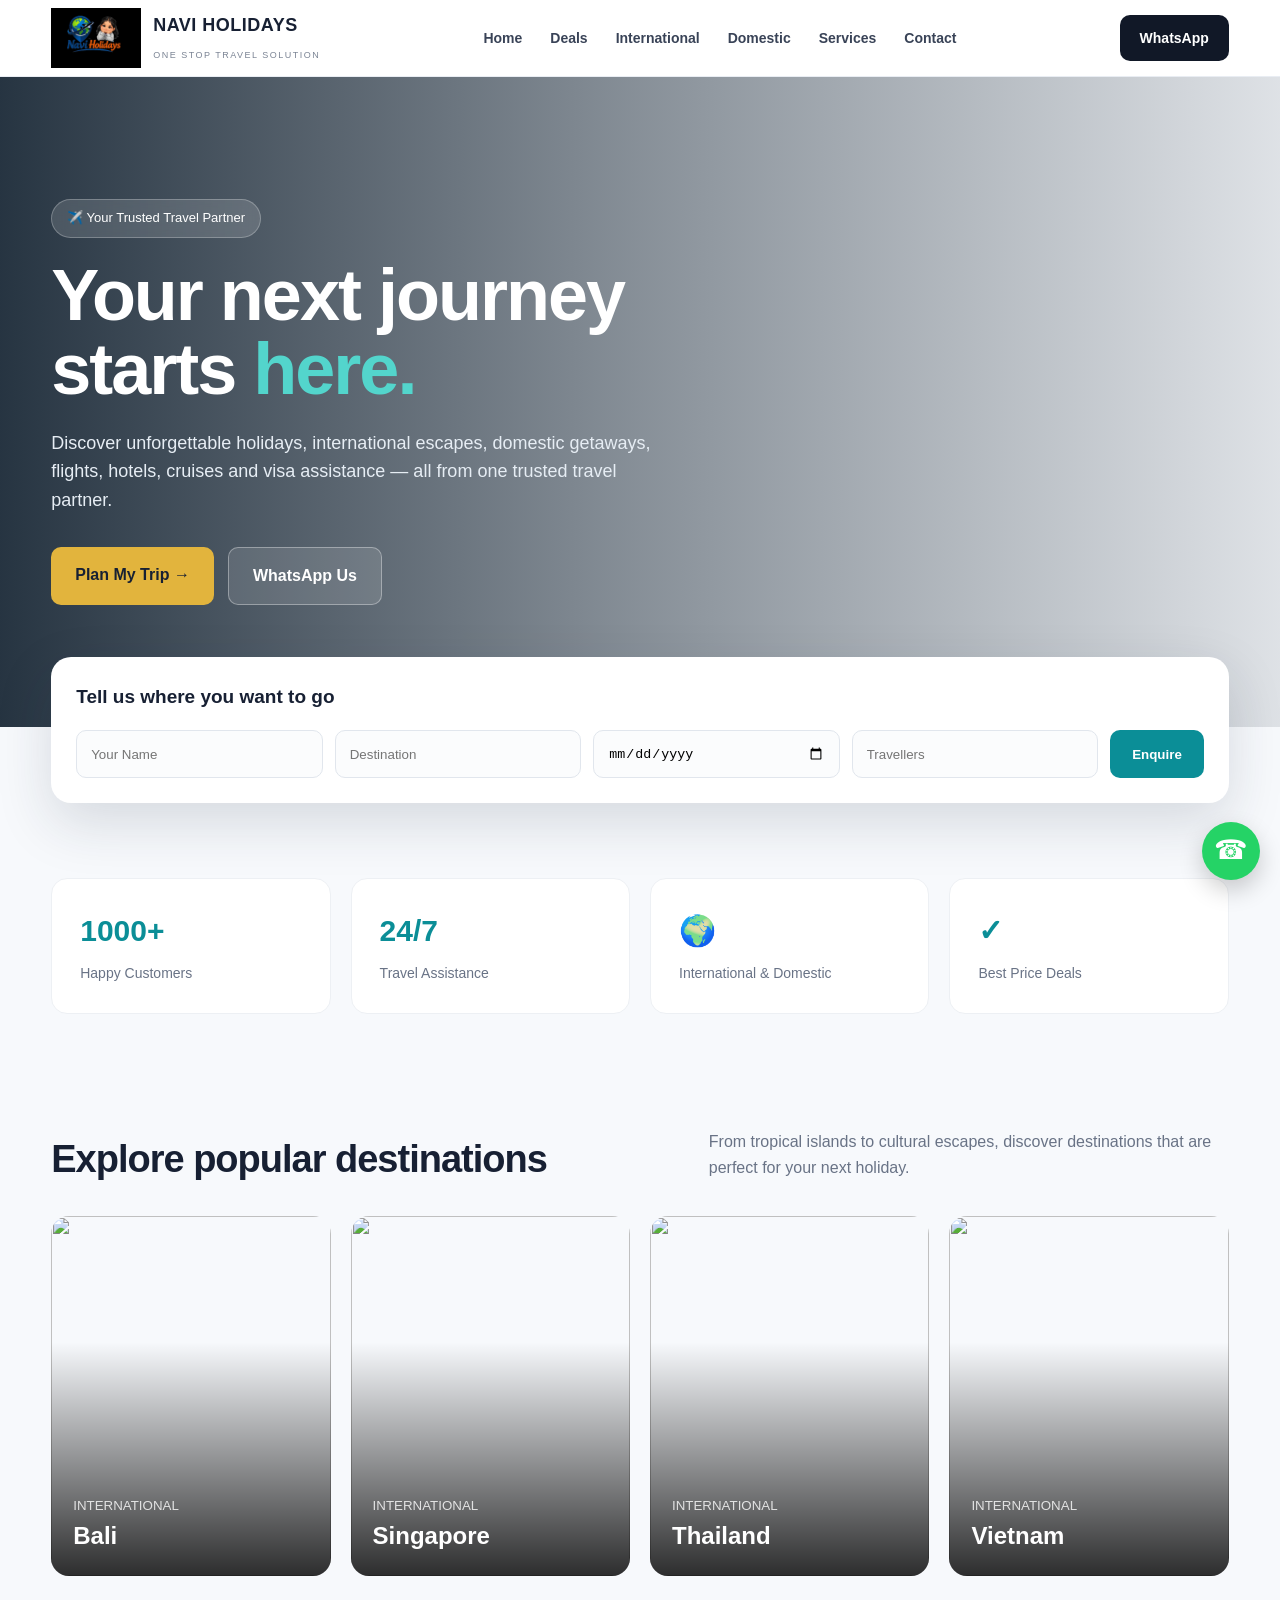
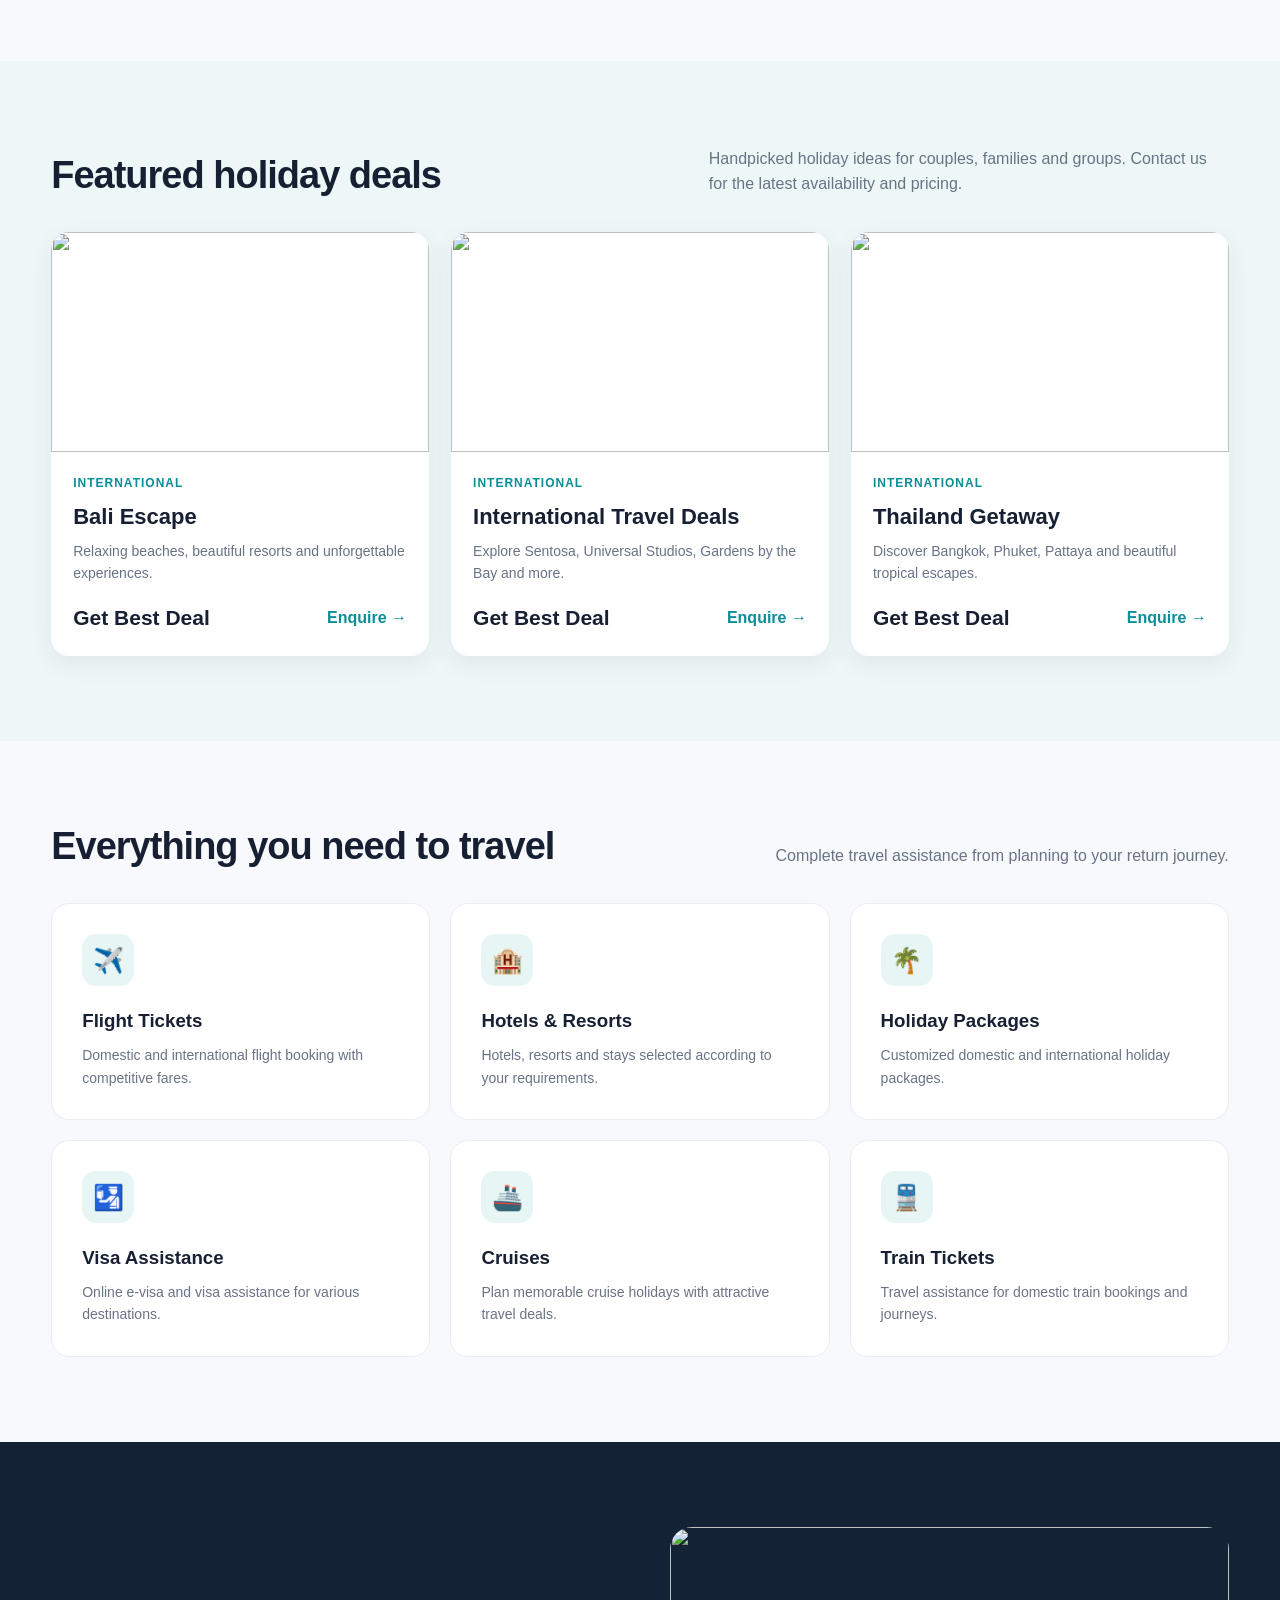
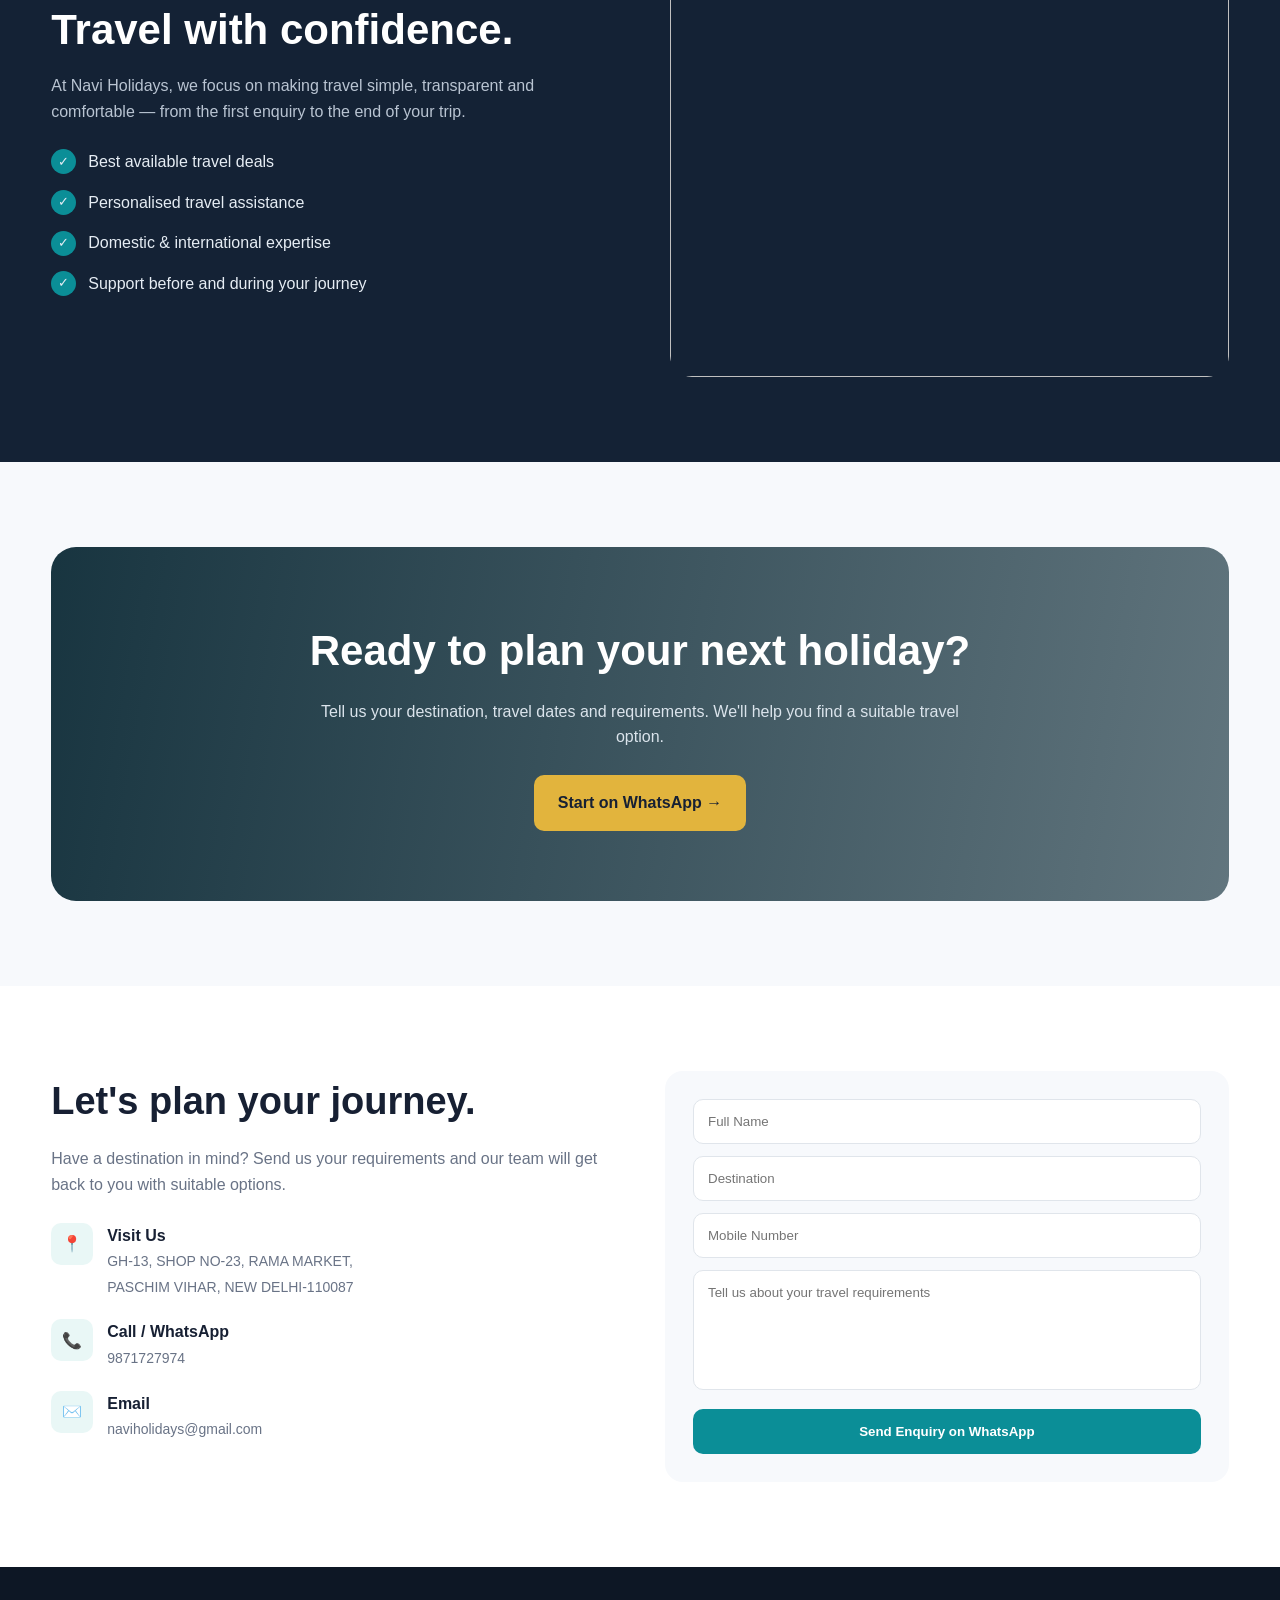
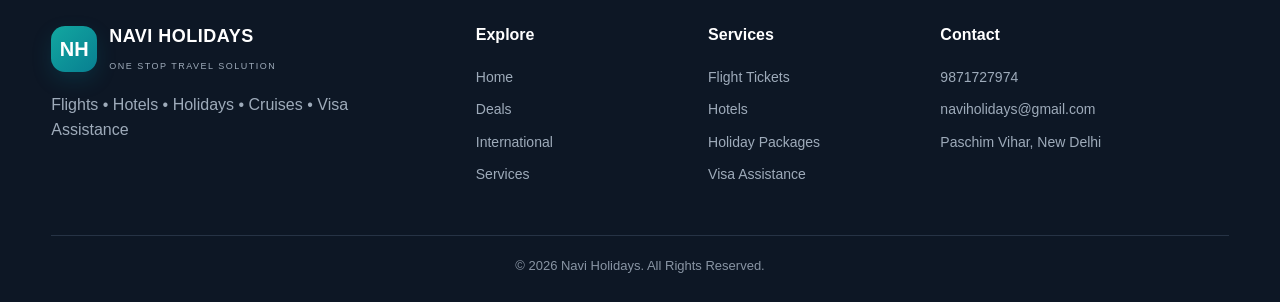
==== index.html @ bd917817 "Update index.html" ====
<!DOCTYPE html>
<html lang="en">
<head>
<meta charset="UTF-8">
<meta name="viewport" content="width=device-width, initial-scale=1.0">

<title>Navi Holidays | One Stop Travel Solution</title>

<meta name="description" content="Navi Holidays - Premium travel services for flights, hotels, holidays, visas, cruises and customized travel packages.">

<style>
*{
    margin:0;
    padding:0;
    box-sizing:border-box;
}

html{
    scroll-behavior:smooth;
}

body{
    font-family:Arial, Helvetica, sans-serif;
    color:#172033;
    background:#f7f9fc;
    line-height:1.6;
}

a{
    text-decoration:none;
    color:inherit;
}

img{
    max-width:100%;
    display:block;
}

.container{
    width:min(1180px,92%);
    margin:auto;
}

/* ================= HEADER ================= */

header{
    position:sticky;
    top:0;
    z-index:1000;
    background:rgba(255,255,255,.95);
    backdrop-filter:blur(14px);
    border-bottom:1px solid #e9edf3;
}

.navbar{
    min-height:76px;
    display:flex;
    align-items:center;
    justify-content:space-between;
    gap:25px;
}

.logo{
    display:flex;
    align-items:center;
    gap:12px;
}

.logo-mark{
    width:46px;
    height:46px;
    border-radius:14px;
    background:linear-gradient(135deg,#12a7a0,#087f91);
    color:white;
    display:grid;
    place-items:center;
    font-weight:800;
    font-size:20px;
    box-shadow:0 8px 20px rgba(8,127,145,.2);
}

.logo-text strong{
    display:block;
    font-size:18px;
    letter-spacing:.5px;
}

.logo-text span{
    font-size:9px;
    color:#7b8494;
    letter-spacing:1.5px;
}

.nav-links{
    display:flex;
    align-items:center;
    gap:28px;
    font-size:14px;
    font-weight:600;
}

.nav-links a{
    color:#394357;
    transition:.2s;
}

.nav-links a:hover{
    color:#0b8e97;
}

.whatsapp-btn{
    background:#111827;
    color:white;
    padding:12px 20px;
    border-radius:10px;
    font-size:14px;
    font-weight:700;
    transition:.25s;
}

.whatsapp-btn:hover{
    background:#0b8e97;
    transform:translateY(-2px);
}

/* ================= HERO ================= */

.hero{
    min-height:650px;
    display:flex;
    align-items:center;
    position:relative;
    overflow:hidden;
    background:
        linear-gradient(90deg,rgba(4,20,35,.86),rgba(4,20,35,.46),rgba(4,20,35,.10)),
        url("https://images.unsplash.com/photo-1500530855697-b586d89ba3ee?auto=format&fit=crop&w=1800&q=85")
        center/cover no-repeat;
}

.hero-content{
    color:white;
    max-width:720px;
    padding:100px 0;
}

.badge{
    display:inline-block;
    padding:8px 15px;
    border-radius:30px;
    background:rgba(255,255,255,.14);
    border:1px solid rgba(255,255,255,.25);
    backdrop-filter:blur(8px);
    font-size:13px;
    margin-bottom:20px;
}

.hero h1{
    font-size:clamp(42px,6vw,72px);
    line-height:1.03;
    letter-spacing:-2px;
    margin-bottom:22px;
}

.hero h1 span{
    color:#53d5cc;
}

.hero p{
    max-width:600px;
    font-size:18px;
    color:#e6edf4;
    margin-bottom:32px;
}

.hero-buttons{
    display:flex;
    gap:14px;
    flex-wrap:wrap;
}

.primary-btn,
.secondary-btn{
    padding:15px 24px;
    border-radius:10px;
    font-weight:700;
    display:inline-block;
    transition:.25s;
}

.primary-btn{
    background:#e2b43d;
    color:#172033;
}

.primary-btn:hover{
    transform:translateY(-3px);
    box-shadow:0 12px 25px rgba(0,0,0,.2);
}

.secondary-btn{
    background:rgba(255,255,255,.12);
    color:white;
    border:1px solid rgba(255,255,255,.35);
}

.secondary-btn:hover{
    background:white;
    color:#172033;
}

/* ================= SEARCH BOX ================= */

.search-wrapper{
    position:relative;
    margin-top:-70px;
    z-index:10;
}

.search-box{
    background:white;
    border-radius:20px;
    padding:25px;
    box-shadow:0 20px 55px rgba(24,38,61,.15);
}

.search-title{
    font-size:19px;
    font-weight:800;
    margin-bottom:18px;
}

.form-grid{
    display:grid;
    grid-template-columns:1fr 1fr 1fr 1fr auto;
    gap:12px;
}

.input{
    border:1px solid #e1e6ed;
    border-radius:10px;
    padding:14px;
    outline:none;
    width:100%;
    background:#fbfcfd;
}

.input:focus{
    border-color:#12a7a0;
}

.search-button{
    border:0;
    background:#0b8e97;
    color:white;
    padding:14px 22px;
    border-radius:10px;
    font-weight:700;
    cursor:pointer;
}

/* ================= TRUST ================= */

.trust{
    padding:75px 0 30px;
}

.trust-grid{
    display:grid;
    grid-template-columns:repeat(4,1fr);
    gap:20px;
}

.trust-card{
    background:white;
    border:1px solid #edf0f4;
    padding:28px;
    border-radius:16px;
}

.trust-card strong{
    display:block;
    font-size:30px;
    color:#0b8e97;
    margin-bottom:5px;
}

.trust-card span{
    color:#697386;
    font-size:14px;
}

/* ================= SECTION ================= */

.section{
    padding:85px 0;
}

.section-header{
    display:flex;
    justify-content:space-between;
    align-items:end;
    gap:20px;
    margin-bottom:35px;
}

.section-header h2{
    font-size:38px;
    line-height:1.1;
    letter-spacing:-1px;
}

.section-header p{
    color:#697386;
    max-width:520px;
}

/* ================= DESTINATIONS ================= */

.destination-grid{
    display:grid;
    grid-template-columns:repeat(4,1fr);
    gap:20px;
}

.destination{
    position:relative;
    height:360px;
    overflow:hidden;
    border-radius:18px;
    color:white;
}

.destination img{
    width:100%;
    height:100%;
    object-fit:cover;
    transition:.5s;
}

.destination:hover img{
    transform:scale(1.08);
}

.destination-overlay{
    position:absolute;
    inset:0;
    background:linear-gradient(transparent 35%,rgba(0,0,0,.82));
}

.destination-info{
    position:absolute;
    left:22px;
    right:22px;
    bottom:20px;
}

.destination-info small{
    opacity:.8;
}

.destination-info h3{
    font-size:24px;
}

/* ================= DEALS ================= */

.deals{
    background:#eef7f7;
}

.deal-grid{
    display:grid;
    grid-template-columns:repeat(3,1fr);
    gap:22px;
}

.deal-card{
    background:white;
    border-radius:18px;
    overflow:hidden;
    box-shadow:0 8px 25px rgba(30,50,70,.07);
    transition:.25s;
}

.deal-card:hover{
    transform:translateY(-5px);
    box-shadow:0 18px 40px rgba(30,50,70,.12);
}

.deal-image{
    height:220px;
    overflow:hidden;
}

.deal-image img{
    width:100%;
    height:100%;
    object-fit:cover;
    transition:.5s;
}

.deal-card:hover .deal-image img{
    transform:scale(1.06);
}

.deal-content{
    padding:22px;
}

.deal-tag{
    color:#0b8e97;
    font-size:12px;
    font-weight:800;
    letter-spacing:1px;
}

.deal-content h3{
    margin:6px 0;
    font-size:22px;
}

.deal-content p{
    color:#697386;
    font-size:14px;
    margin-bottom:16px;
}

.deal-bottom{
    display:flex;
    align-items:center;
    justify-content:space-between;
}

.price{
    font-size:21px;
    font-weight:800;
}

.view-btn{
    color:#0b8e97;
    font-weight:700;
}

/* ================= SERVICES ================= */

.services-grid{
    display:grid;
    grid-template-columns:repeat(3,1fr);
    gap:20px;
}

.service{
    background:white;
    border:1px solid #e9edf2;
    padding:30px;
    border-radius:18px;
    transition:.25s;
}

.service:hover{
    transform:translateY(-5px);
    border-color:#b7dddd;
}

.service-icon{
    width:52px;
    height:52px;
    border-radius:14px;
    display:grid;
    place-items:center;
    background:#e7f6f5;
    font-size:25px;
    margin-bottom:20px;
}

.service h3{
    margin-bottom:8px;
}

.service p{
    color:#697386;
    font-size:14px;
}

/* ================= WHY US ================= */

.why{
    background:#142235;
    color:white;
}

.why-grid{
    display:grid;
    grid-template-columns:1fr 1fr;
    gap:60px;
    align-items:center;
}

.why h2{
    font-size:42px;
    line-height:1.1;
    margin-bottom:20px;
}

.why p{
    color:#b9c4d2;
    margin-bottom:25px;
}

.check-list{
    display:grid;
    gap:15px;
}

.check{
    display:flex;
    gap:12px;
    align-items:center;
    color:#e6edf4;
}

.check span{
    width:25px;
    height:25px;
    border-radius:50%;
    display:grid;
    place-items:center;
    background:#0b8e97;
    font-size:13px;
}

.why-image{
    height:450px;
    border-radius:22px;
    overflow:hidden;
}

.why-image img{
    width:100%;
    height:100%;
    object-fit:cover;
}

/* ================= CTA ================= */

.cta{
    padding:85px 0;
}

.cta-box{
    background:
        linear-gradient(100deg,rgba(5,36,48,.92),rgba(5,36,48,.62)),
        url("https://images.unsplash.com/photo-1469474968028-56623f02e42e?auto=format&fit=crop&w=1500&q=80")
        center/cover;
    color:white;
    border-radius:25px;
    padding:70px;
    text-align:center;
}

.cta-box h2{
    font-size:42px;
    margin-bottom:15px;
}

.cta-box p{
    color:#dbe4ec;
    max-width:650px;
    margin:0 auto 25px;
}

/* ================= CONTACT ================= */

.contact{
    background:white;
}

.contact-grid{
    display:grid;
    grid-template-columns:1fr 1fr;
    gap:50px;
}

.contact-info h2{
    font-size:38px;
    margin-bottom:15px;
}

.contact-info p{
    color:#697386;
    margin-bottom:25px;
}

.contact-item{
    display:flex;
    gap:14px;
    margin:20px 0;
}

.contact-icon{
    width:42px;
    height:42px;
    border-radius:10px;
    background:#e9f7f6;
    display:grid;
    place-items:center;
}

.contact-item strong{
    display:block;
}

.contact-item span{
    color:#697386;
    font-size:14px;
}

.enquiry-form{
    background:#f7f9fc;
    padding:28px;
    border-radius:18px;
}

.enquiry-form input,
.enquiry-form textarea{
    width:100%;
    border:1px solid #e0e5eb;
    border-radius:10px;
    padding:14px;
    margin-bottom:12px;
    font-family:inherit;
    outline:none;
}

.enquiry-form textarea{
    height:120px;
    resize:none;
}

.enquiry-form button{
    width:100%;
    border:0;
    padding:15px;
    border-radius:10px;
    background:#0b8e97;
    color:white;
    font-weight:700;
    cursor:pointer;
}

/* ================= FOOTER ================= */

footer{
    background:#0d1725;
    color:white;
    padding:55px 0 25px;
}

.footer-grid{
    display:grid;
    grid-template-columns:2fr 1fr 1fr 1.5fr;
    gap:40px;
}

.footer-brand p{
    color:#9eabba;
    max-width:350px;
    margin-top:15px;
}

footer h4{
    margin-bottom:18px;
}

footer ul{
    list-style:none;
}

footer li{
    margin:10px 0;
    color:#9eabba;
    font-size:14px;
}

.footer-bottom{
    border-top:1px solid #263345;
    margin-top:40px;
    padding-top:20px;
    text-align:center;
    color:#8995a4;
    font-size:13px;
}

/* FLOATING WHATSAPP */

.float-whatsapp{
    position:fixed;
    right:20px;
    bottom:20px;
    width:58px;
    height:58px;
    border-radius:50%;
    background:#25d366;
    color:white;
    display:grid;
    place-items:center;
    font-size:27px;
    box-shadow:0 10px 25px rgba(0,0,0,.2);
    z-index:999;
}

/* ================= MOBILE ================= */

@media(max-width:900px){

    .nav-links{
        display:none;
    }

    .form-grid{
        grid-template-columns:1fr 1fr;
    }

    .search-button{
        width:100%;
    }

    .trust-grid,
    .destination-grid{
        grid-template-columns:1fr 1fr;
    }

    .deal-grid,
    .services-grid{
        grid-template-columns:1fr 1fr;
    }

    .why-grid,
    .contact-grid{
        grid-template-columns:1fr;
    }

    .footer-grid{
        grid-template-columns:1fr 1fr;
    }
}

@media(max-width:600px){

    .navbar{
        min-height:68px;
    }

    .logo-text strong{
        font-size:16px;
    }

    .hero{
        min-height:600px;
    }

    .hero-content{
        padding:80px 0;
    }

    .hero h1{
        font-size:44px;
    }

    .hero p{
        font-size:16px;
    }

    .search-wrapper{
        margin-top:-45px;
    }

    .form-grid{
        grid-template-columns:1fr;
    }

    .trust-grid,
    .destination-grid,
    .deal-grid,
    .services-grid{
        grid-template-columns:1fr;
    }

    .section{
        padding:60px 0;
    }

    .section-header{
        display:block;
    }

    .section-header h2{
        font-size:32px;
        margin-bottom:12px;
    }

    .why h2,
    .cta-box h2{
        font-size:32px;
    }

    .why-image{
        height:300px;
    }

    .cta-box{
        padding:45px 25px;
    }

    .footer-grid{
        grid-template-columns:1fr;
    }
}
</style>
</head>

<body>

<!-- HEADER -->

<header>
<div class="container navbar">

<a href="#" class="logo">
    <img src="IMG-20260923-WA0057.jpg" alt="Navi Holidays" style="width:90px;height:auto;display:block;">
    <div class="logo-text">
        <strong>NAVI HOLIDAYS</strong>
        <span>ONE STOP TRAVEL SOLUTION</span>
    </div>
</a>

<nav class="nav-links">
    <a href="#home">Home</a>
    <a href="#deals">Deals</a>
    <a href="#international">International</a>
    <a href="#domestic">Domestic</a>
    <a href="#services">Services</a>
    <a href="#contact">Contact</a>
</nav>

<a class="whatsapp-btn"
   href="https://wa.me/919871727974"
   target="_blank">
   WhatsApp
</a>

</div>
</header>


<!-- HERO -->

<section class="hero" id="home">

<div class="container">

<div class="hero-content">

<div class="badge">✈️ Your Trusted Travel Partner</div>

<h1>
Your next journey<br>
starts <span>here.</span>
</h1>

<p>
Discover unforgettable holidays, international escapes,
domestic getaways, flights, hotels, cruises and visa assistance —
all from one trusted travel partner.
</p>

<div class="hero-buttons">

<a href="#contact" class="primary-btn">
Plan My Trip →
</a>

<a href="https://wa.me/919871727974" target="_blank" class="secondary-btn">
WhatsApp Us
</a>

</div>

</div>

</div>

</section>


<!-- SEARCH / ENQUIRY -->

<div class="container search-wrapper">

<div class="search-box">

<div class="search-title">
Tell us where you want to go
</div>

<div class="form-grid">

<input class="input" id="name" placeholder="Your Name">

<input class="input" id="destination" placeholder="Destination">

<input class="input" id="date" type="date">

<input class="input" id="travellers" placeholder="Travellers">

<button class="search-button" onclick="sendWhatsApp()">
Enquire
</button>

</div>

</div>

</div>


<!-- TRUST -->

<section class="trust">

<div class="container">

<div class="trust-grid">

<div class="trust-card">
<strong>1000+</strong>
<span>Happy Customers</span>
</div>

<div class="trust-card">
<strong>24/7</strong>
<span>Travel Assistance</span>
</div>

<div class="trust-card">
<strong>🌍</strong>
<span>International & Domestic</span>
</div>

<div class="trust-card">
<strong>✓</strong>
<span>Best Price Deals</span>
</div>

</div>

</div>

</section>


<!-- DESTINATIONS -->

<section class="section" id="international">

<div class="container">

<div class="section-header">

<div>
<h2>Explore popular destinations</h2>
</div>

<p>
From tropical islands to cultural escapes, discover destinations
that are perfect for your next holiday.
</p>

</div>


<div class="destination-grid">

<div class="destination">
<img src="https://images.unsplash.com/photo-1537996194471-e657df975ab4?auto=format&fit=crop&w=900&q=80">
<div class="destination-overlay"></div>
<div class="destination-info">
<small>INTERNATIONAL</small>
<h3>Bali</h3>
</div>
</div>

<div class="destination">
<img src="https://images.unsplash.com/photo-1525625293386-3f8f99389edd?auto=format&fit=crop&w=900&q=80">
<div class="destination-overlay"></div>
<div class="destination-info">
<small>INTERNATIONAL</small>
<h3>Singapore</h3>
</div>
</div>

<div class="destination">
<img src="https://images.unsplash.com/photo-1528181304800-259b08848526?auto=format&fit=crop&w=900&q=80">
<div class="destination-overlay"></div>
<div class="destination-info">
<small>INTERNATIONAL</small>
<h3>Thailand</h3>
</div>
</div>

<div class="destination">
<img src="https://images.unsplash.com/photo-1583417319070-4a69db38a482?auto=format&fit=crop&w=900&q=80">
<div class="destination-overlay"></div>
<div class="destination-info">
<small>INTERNATIONAL</small>
<h3>Vietnam</h3>
</div>
</div>

</div>

</div>

</section>


<!-- DEALS -->

<section class="section deals" id="deals">

<div class="container">

<div class="section-header">

<div>
<h2>Featured holiday deals</h2>
</div>

<p>
Handpicked holiday ideas for couples, families and groups.
Contact us for the latest availability and pricing.
</p>

</div>


<div class="deal-grid">

<div class="deal-card">

<div class="deal-image">
<img src="https://images.unsplash.com/photo-1537996194471-e657df975ab4?auto=format&fit=crop&w=1000&q=80">
</div>

<div class="deal-content">
<div class="deal-tag">INTERNATIONAL</div>
<h3>Bali Escape</h3>
<p>Relaxing beaches, beautiful resorts and unforgettable experiences.</p>

<div class="deal-bottom">
<div class="price">Get Best Deal</div>
<a href="#contact" class="view-btn">Enquire →</a>
</div>

</div>
</div>


<div class="deal-card">

<div class="deal-image">
<img src="https://images.unsplash.com/photo-1525625293386-3f8f99389edd?auto=format&fit=crop&w=1000&q=80">
</div>

<div class="deal-content">
<div class="deal-tag">INTERNATIONAL</div>
<h3>International Travel Deals</h3>
<p>Explore Sentosa, Universal Studios, Gardens by the Bay and more.</p>

<div class="deal-bottom">
<div class="price">Get Best Deal</div>
<a href="#contact" class="view-btn">Enquire →</a>
</div>

</div>
</div>


<div class="deal-card">

<div class="deal-image">
<img src="https://images.unsplash.com/photo-1548919973-5cef591cdbc9?auto=format&fit=crop&w=1000&q=80">
</div>

<div class="deal-content">
<div class="deal-tag">INTERNATIONAL</div>
<h3>Thailand Getaway</h3>
<p>Discover Bangkok, Phuket, Pattaya and beautiful tropical escapes.</p>

<div class="deal-bottom">
<div class="price">Get Best Deal</div>
<a href="#contact" class="view-btn">Enquire →</a>
</div>

</div>
</div>

</div>

</div>

</section>


<!-- SERVICES -->

<section class="section" id="services">

<div class="container">

<div class="section-header">

<div>
<h2>Everything you need to travel</h2>
</div>

<p>
Complete travel assistance from planning to your return journey.
</p>

</div>


<div class="services-grid">

<div class="service">
<div class="service-icon">✈️</div>
<h3>Flight Tickets</h3>
<p>Domestic and international flight booking with competitive fares.</p>
</div>

<div class="service">
<div class="service-icon">🏨</div>
<h3>Hotels & Resorts</h3>
<p>Hotels, resorts and stays selected according to your requirements.</p>
</div>

<div class="service">
<div class="service-icon">🌴</div>
<h3>Holiday Packages</h3>
<p>Customized domestic and international holiday packages.</p>
</div>

<div class="service">
<div class="service-icon">🛂</div>
<h3>Visa Assistance</h3>
<p>Online e-visa and visa assistance for various destinations.</p>
</div>

<div class="service">
<div class="service-icon">🚢</div>
<h3>Cruises</h3>
<p>Plan memorable cruise holidays with attractive travel deals.</p>
</div>

<div class="service">
<div class="service-icon">🚆</div>
<h3>Train Tickets</h3>
<p>Travel assistance for domestic train bookings and journeys.</p>
</div>

</div>

</div>

</section>


<!-- WHY NAVI -->

<section class="section why">

<div class="container why-grid">

<div>

<h2>Travel with confidence.</h2>

<p>
At Navi Holidays, we focus on making travel simple, transparent
and comfortable — from the first enquiry to the end of your trip.
</p>

<div class="check-list">

<div class="check">
<span>✓</span>
Best available travel deals
</div>

<div class="check">
<span>✓</span>
Personalised travel assistance
</div>

<div class="check">
<span>✓</span>
Domestic & international expertise
</div>

<div class="check">
<span>✓</span>
Support before and during your journey
</div>

</div>

</div>


<div class="why-image">

<img src="https://images.unsplash.com/photo-1488085061387-422e29b40080?auto=format&fit=crop&w=1200&q=85">

</div>

</div>

</section>


<!-- CTA -->

<section class="cta">

<div class="container">

<div class="cta-box">

<h2>Ready to plan your next holiday?</h2>

<p>
Tell us your destination, travel dates and requirements.
We'll help you find a suitable travel option.
</p>

<a href="https://wa.me/919871727974" target="_blank" class="primary-btn">
Start on WhatsApp →
</a>

</div>

</div>

</section>


<!-- CONTACT -->

<section class="section contact" id="contact">

<div class="container contact-grid">

<div class="contact-info">

<h2>Let's plan your journey.</h2>

<p>
Have a destination in mind? Send us your requirements and
our team will get back to you with suitable options.
</p>


<div class="contact-item">

<div class="contact-icon">📍</div>

<div>
<strong>Visit Us</strong>
<span>
GH-13, SHOP NO-23, RAMA MARKET,<br>
PASCHIM VIHAR, NEW DELHI-110087
</span>
</div>

</div>


<div class="contact-item">

<div class="contact-icon">📞</div>

<div>
<strong>Call / WhatsApp</strong>
<span>9871727974</span>
</div>

</div>


<div class="contact-item">

<div class="contact-icon">✉️</div>

<div>
<strong>Email</strong>
<span>naviholidays@gmail.com</span>
</div>

</div>

</div>


<div class="enquiry-form">

<input id="formName" placeholder="Full Name">

<input id="formDestination" placeholder="Destination">

<input id="formPhone" placeholder="Mobile Number">

<textarea id="formMessage" placeholder="Tell us about your travel requirements"></textarea>

<button onclick="sendFormWhatsApp()">
Send Enquiry on WhatsApp
</button>

</div>

</div>

</section>


<!-- FOOTER -->

<footer>

<div class="container">

<div class="footer-grid">

<div class="footer-brand">

<div class="logo">

<div class="logo-mark">NH</div>

<div class="logo-text">
<strong style="color:white;">NAVI HOLIDAYS</strong>
<span style="color:#9eabba;">ONE STOP TRAVEL SOLUTION</span>
</div>

</div>

<p>
Flights • Hotels • Holidays • Cruises • Visa Assistance
</p>

</div>


<div>

<h4>Explore</h4>

<ul>
<li><a href="#home">Home</a></li>
<li><a href="#deals">Deals</a></li>
<li><a href="#international">International</a></li>
<li><a href="#services">Services</a></li>
</ul>

</div>


<div>

<h4>Services</h4>

<ul>
<li>Flight Tickets</li>
<li>Hotels</li>
<li>Holiday Packages</li>
<li>Visa Assistance</li>
</ul>

</div>


<div>

<h4>Contact</h4>

<ul>
<li>9871727974</li>
<li>naviholidays@gmail.com</li>
<li>Paschim Vihar, New Delhi</li>
</ul>

</div>

</div>


<div class="footer-bottom">

© 2026 Navi Holidays. All Rights Reserved.

</div>

</div>

</footer>


<!-- FLOATING WHATSAPP -->

<a class="float-whatsapp"
   href="https://wa.me/919871727974"
   target="_blank"
   aria-label="WhatsApp">
   ☎
</a>


<script>

function sendWhatsApp(){

    const name = document.getElementById("name").value;
    const destination = document.getElementById("destination").value;
    const date = document.getElementById("date").value;
    const travellers = document.getElementById("travellers").value;

    const message =
    "Hello Navi Holidays,%0A%0A" +
    "I would like to enquire about a holiday.%0A%0A" +
    "Name: " + name + "%0A" +
    "Destination: " + destination + "%0A" +
    "Travel Date: " + date + "%0A" +
    "Travellers: " + travellers;

    window.open(
        "https://wa.me/919871727974?text=" + message,
        "_blank"
    );
}


function sendFormWhatsApp(){

    const name = document.getElementById("formName").value;
    const destination = document.getElementById("formDestination").value;
    const phone = document.getElementById("formPhone").value;
    const message = document.getElementById("formMessage").value;

    const whatsappMessage =
    "Hello Navi Holidays,%0A%0A" +
    "New Travel Enquiry%0A%0A" +
    "Name: " + name + "%0A" +
    "Destination: " + destination + "%0A" +
    "Mobile: " + phone + "%0A" +
    "Requirements: " + message;

    window.open(
        "https://wa.me/919871727974?text=" + whatsappMessage,
        "_blank"
    );
}

</script>

</body>
</html>
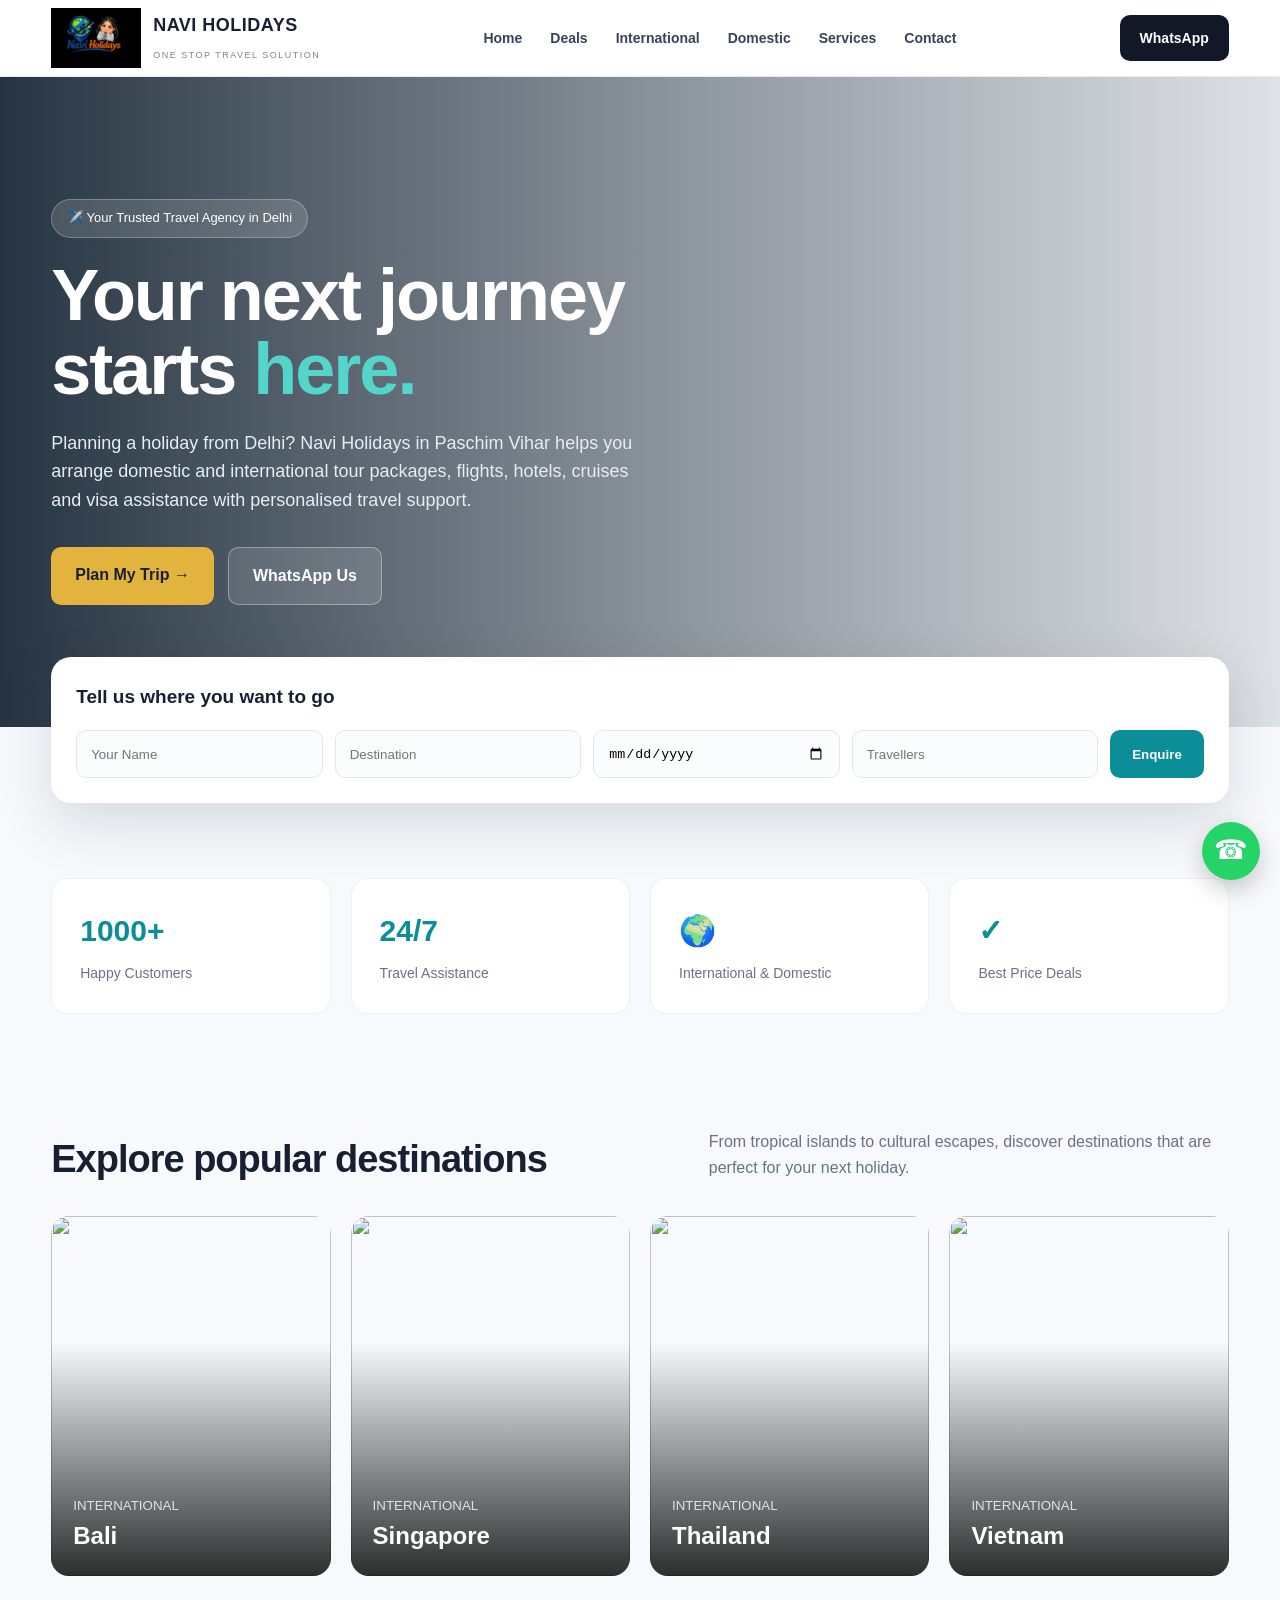
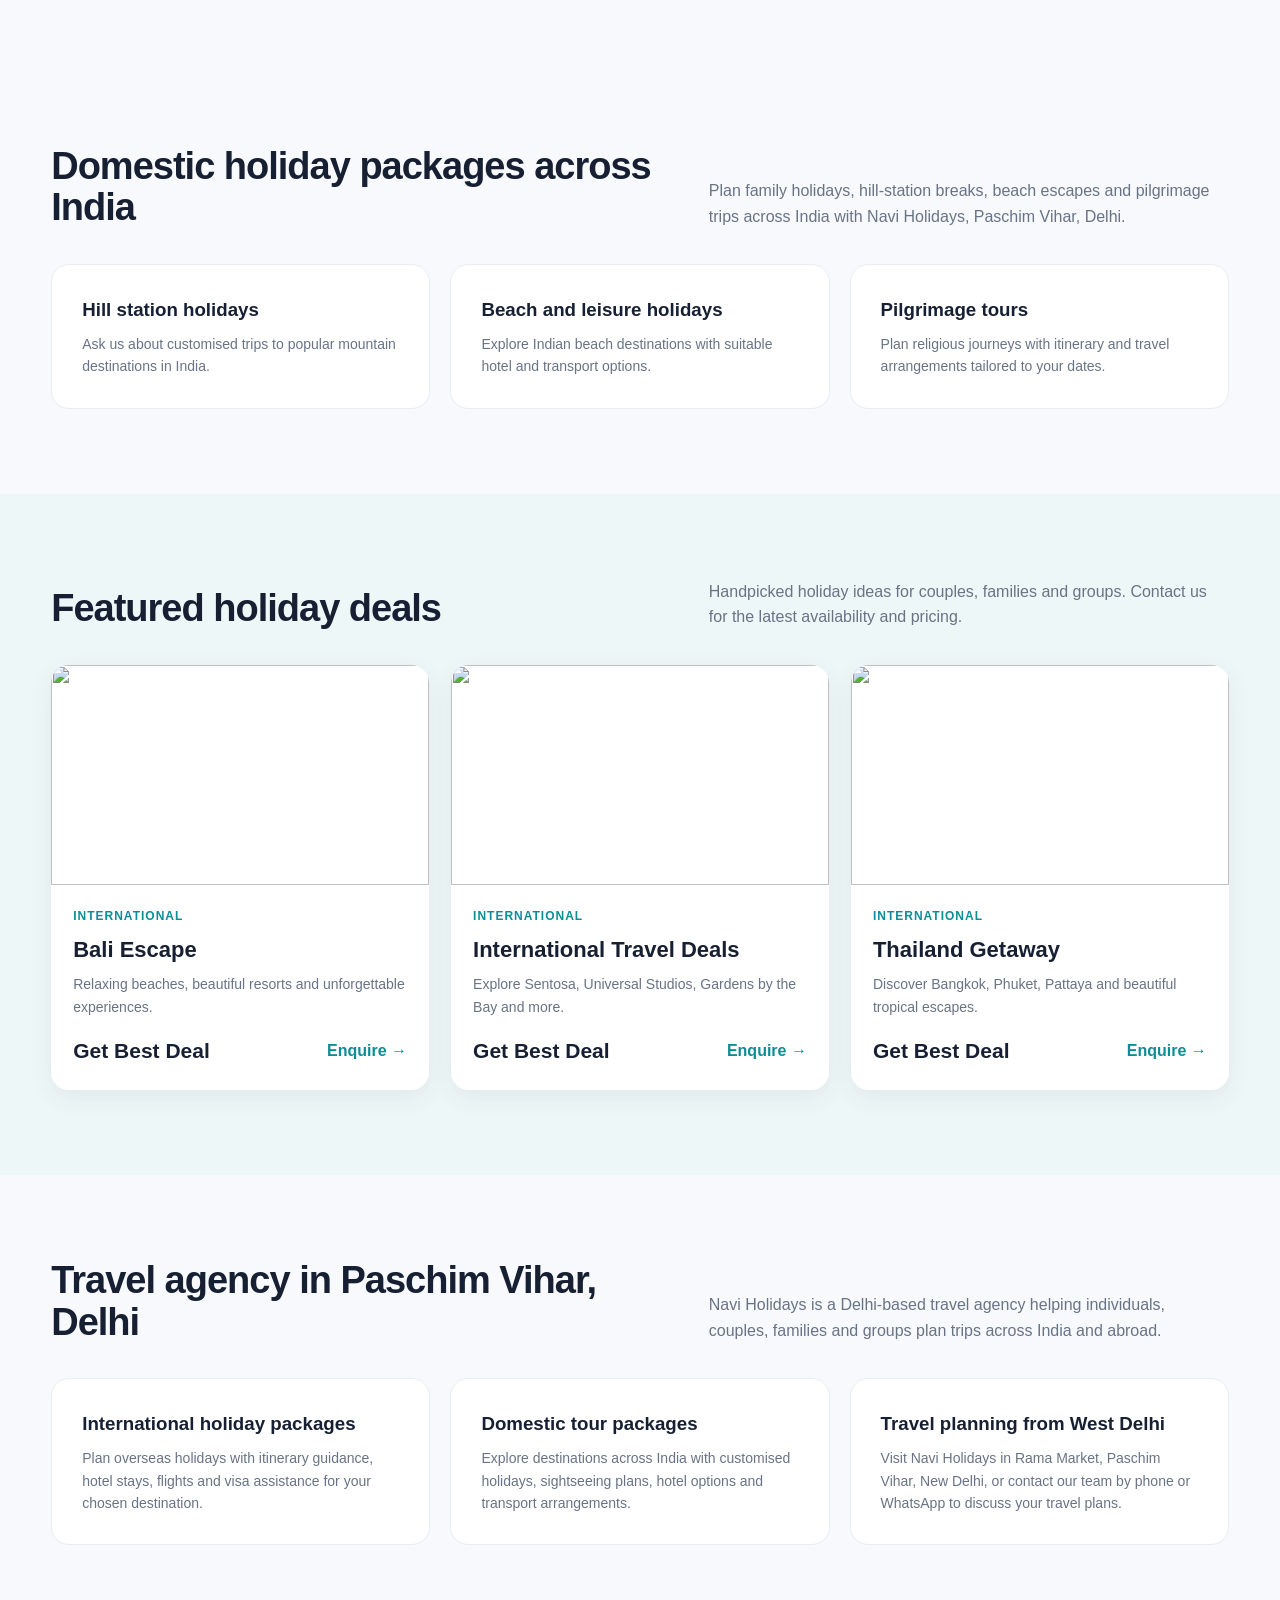
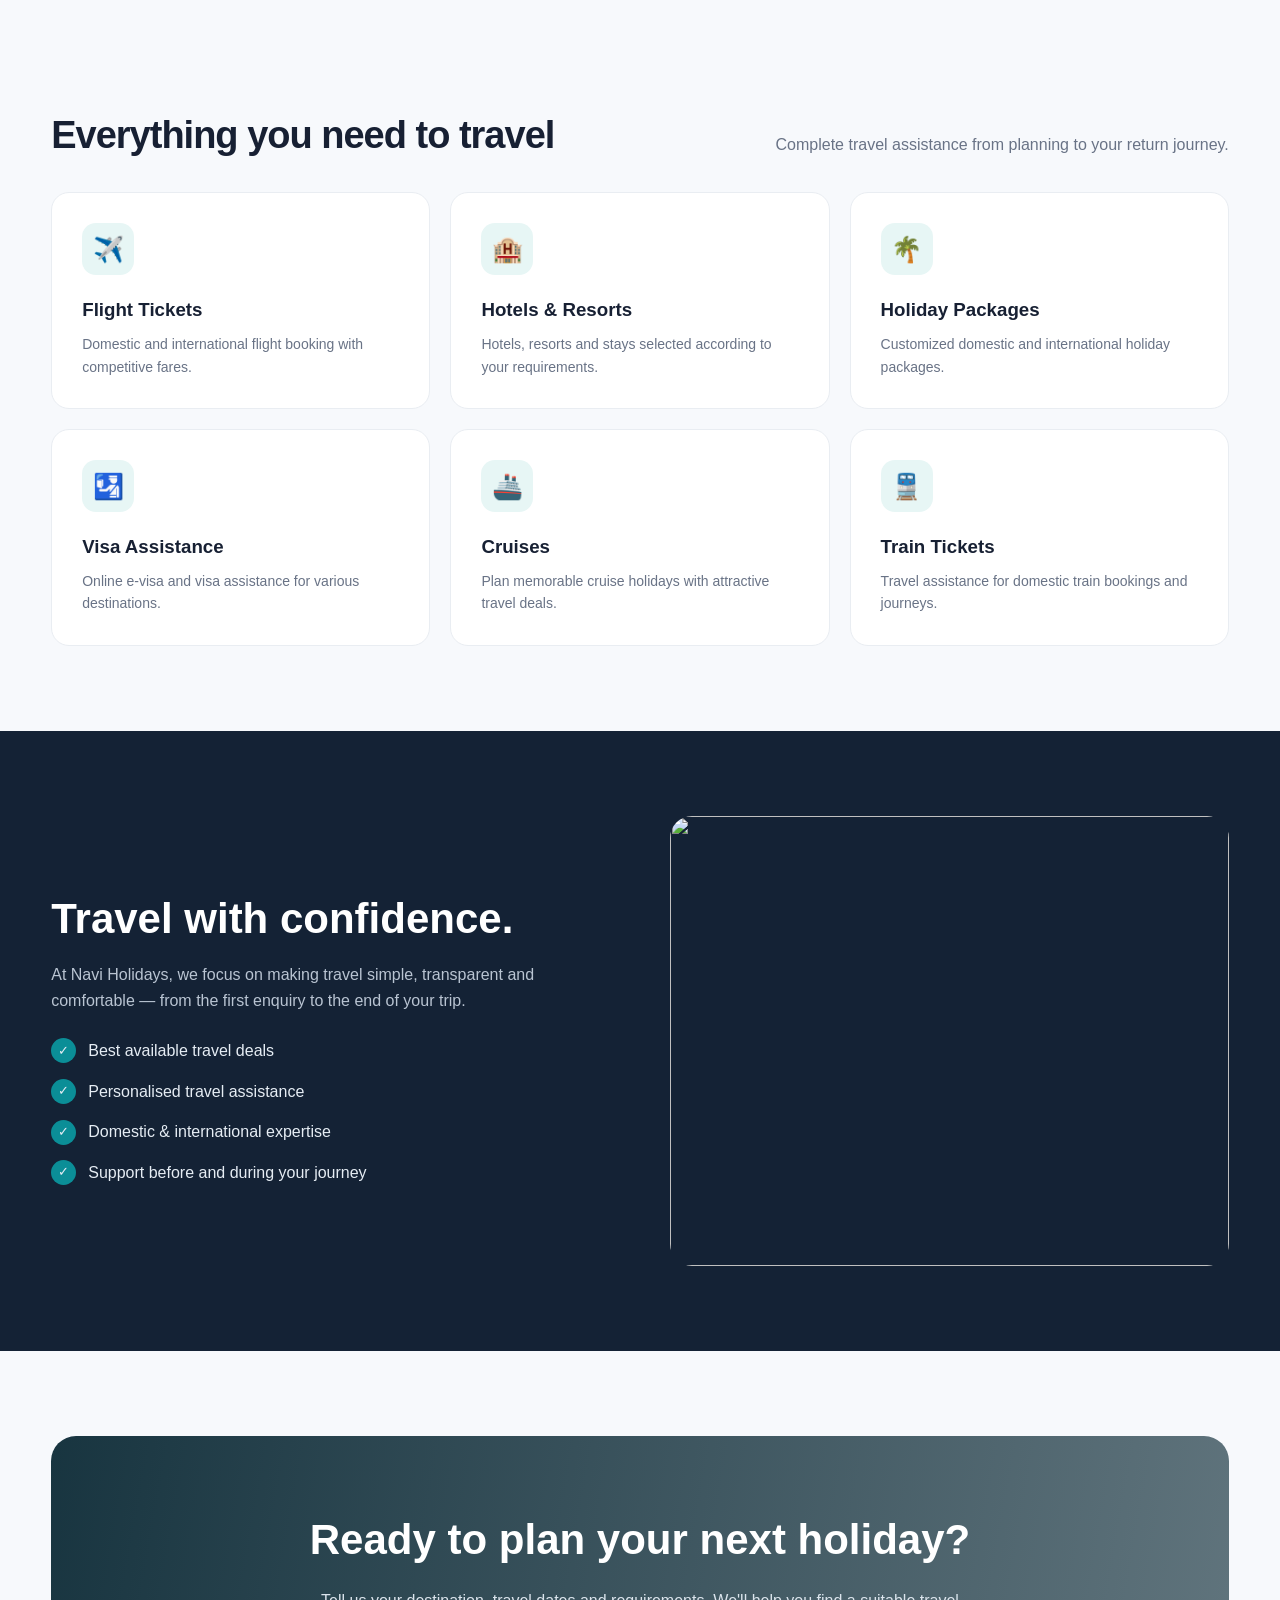
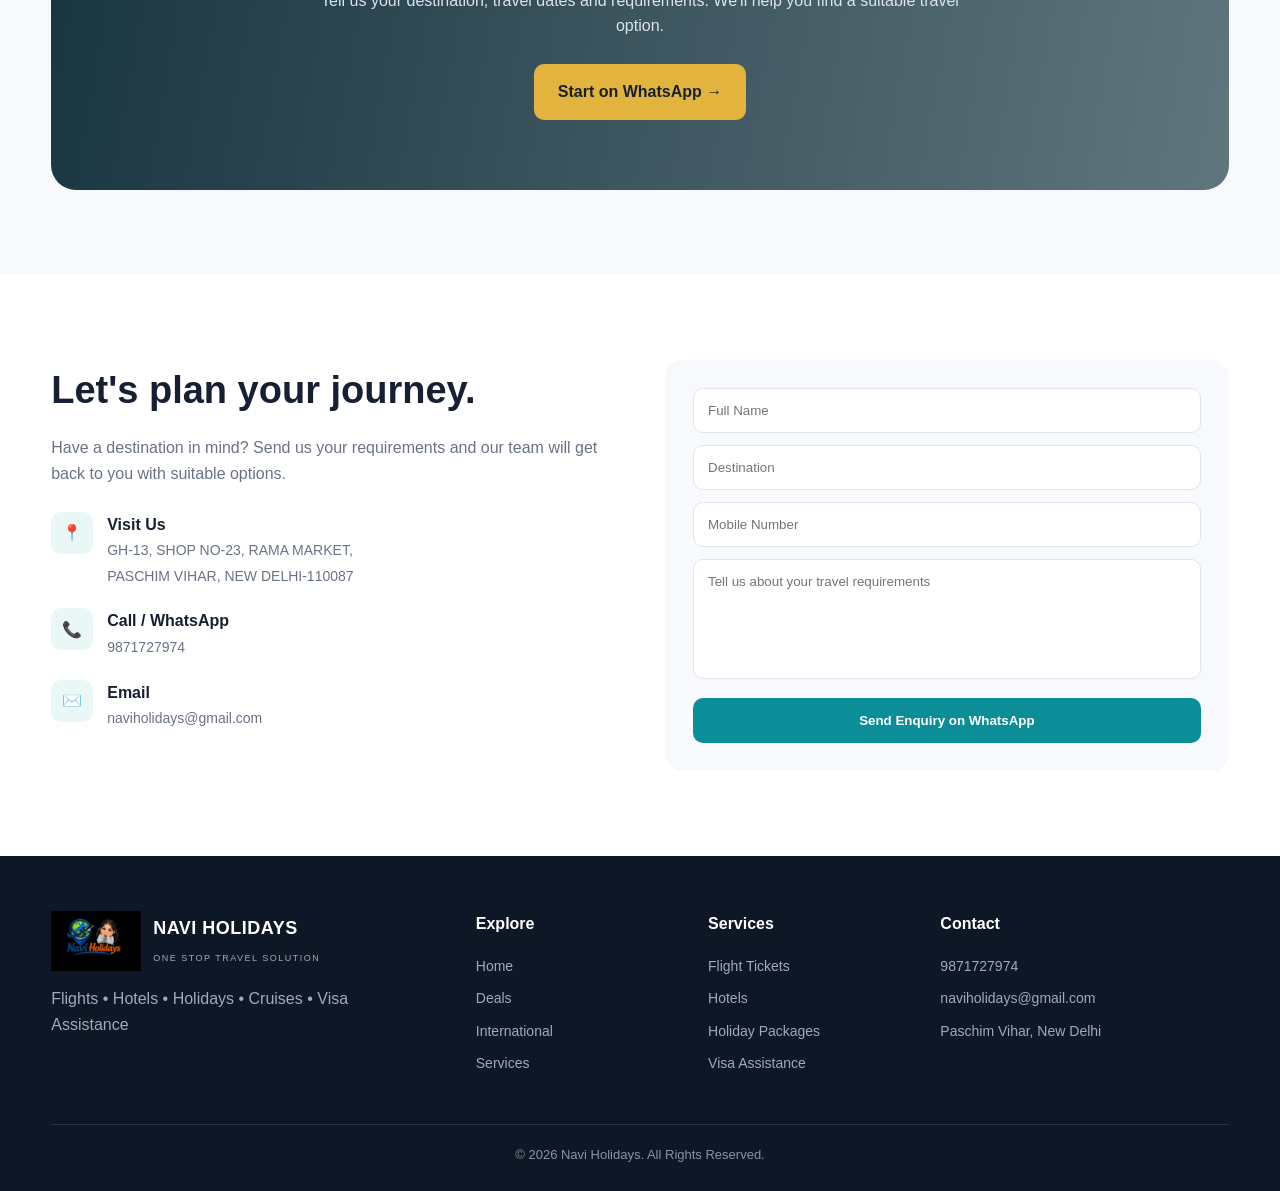
==== commit 0ac454e3: "Improve homepage SEO, mobile navigation and enquiry experience" ====
--- a/index.html
+++ b/index.html
@@ -4,9 +4,37 @@
 <meta charset="UTF-8">
 <meta name="viewport" content="width=device-width, initial-scale=1.0">
 
-<title>Navi Holidays | One Stop Travel Solution</title>
-
-<meta name="description" content="Navi Holidays - Premium travel services for flights, hotels, holidays, visas, cruises and customized travel packages.">
+<title>Navi Holidays | Travel Agency in Delhi – Holiday Packages, Flights & Visa</title>
+<meta name="description" content="Navi Holidays is a travel agency in Paschim Vihar, Delhi offering holiday packages, flight and hotel bookings, cruises, and visa assistance. Contact us for travel plans and deals.">
+<link rel="canonical" href="https://naviholidays.com/">
+<meta name="robots" content="index, follow">
+
+<meta property="og:title" content="Navi Holidays | Travel Agency in Delhi">
+<meta property="og:description" content="Explore holiday packages, flights, hotels, cruises and visa assistance with Navi Holidays in Paschim Vihar, Delhi.">
+<meta property="og:url" content="https://naviholidays.com/">
+<meta property="og:type" content="website">
+
+<script type="application/ld+json">
+{
+  "@context": "https://schema.org",
+  "@type": "TravelAgency",
+  "name": "Navi Holidays",
+  "url": "https://naviholidays.com/",
+  "telephone": "+919871727974",
+  "email": "naviholidays@gmail.com",
+  "address": {
+    "@type": "PostalAddress",
+    "streetAddress": "GH-13, Shop No-23, Rama Market, Paschim Vihar",
+    "addressLocality": "New Delhi",
+    "postalCode": "110087",
+    "addressCountry": "IN"
+  },
+  "areaServed": {
+    "@type": "City",
+    "name": "Delhi"
+  }
+}
+</script>
 
 <style>
 *{
@@ -103,6 +131,7 @@
     color:#394357;
     transition:.2s;
 }
+.menu-toggle{display:none;border:1px solid #e1e6ed;background:#fff;color:#172033;border-radius:9px;padding:9px 12px;font-size:20px;cursor:pointer;}
 
 .nav-links a:hover{
     color:#0b8e97;
@@ -713,9 +742,9 @@
 
 @media(max-width:900px){
 
-    .nav-links{
-        display:none;
-    }
+    .menu-toggle{display:block;margin-left:auto;}
+    .nav-links{display:none;position:absolute;top:76px;left:0;right:0;padding:18px 4%;background:#fff;border-bottom:1px solid #e9edf3;box-shadow:0 12px 24px rgba(24,38,61,.10);flex-direction:column;align-items:flex-start;gap:16px;}
+    .nav-links.open{display:flex;}
 
     .form-grid{
         grid-template-columns:1fr 1fr;
@@ -750,6 +779,7 @@
     .navbar{
         min-height:68px;
     }
+    .nav-links{top:68px;}
 
     .logo-text strong{
         font-size:16px;
@@ -834,7 +864,8 @@
     </div>
 </a>
 
-<nav class="nav-links">
+<button class="menu-toggle" id="menuToggle" type="button" aria-label="Open navigation menu" aria-expanded="false" aria-controls="primaryNav">☰</button>
+<nav class="nav-links" id="primaryNav">
     <a href="#home">Home</a>
     <a href="#deals">Deals</a>
     <a href="#international">International</a>
@@ -861,7 +892,7 @@
 
 <div class="hero-content">
 
-<div class="badge">✈️ Your Trusted Travel Partner</div>
+<div class="badge">✈️ Your Trusted Travel Agency in Delhi</div>
 
 <h1>
 Your next journey<br>
@@ -869,9 +900,9 @@
 </h1>
 
 <p>
-Discover unforgettable holidays, international escapes,
-domestic getaways, flights, hotels, cruises and visa assistance —
-all from one trusted travel partner.
+Planning a holiday from Delhi? Navi Holidays in Paschim Vihar helps
+you arrange domestic and international tour packages, flights, hotels,
+cruises and visa assistance with personalised travel support.
 </p>
 
 <div class="hero-buttons">
@@ -1024,6 +1055,21 @@
 </section>
 
 
+<!-- DOMESTIC HOLIDAY PACKAGES -->
+<section class="section" id="domestic">
+<div class="container">
+<div class="section-header">
+<div><h2>Domestic holiday packages across India</h2></div>
+<p>Plan family holidays, hill-station breaks, beach escapes and pilgrimage trips across India with Navi Holidays, Paschim Vihar, Delhi.</p>
+</div>
+<div class="services-grid">
+<div class="service"><h3>Hill station holidays</h3><p>Ask us about customised trips to popular mountain destinations in India.</p></div>
+<div class="service"><h3>Beach and leisure holidays</h3><p>Explore Indian beach destinations with suitable hotel and transport options.</p></div>
+<div class="service"><h3>Pilgrimage tours</h3><p>Plan religious journeys with itinerary and travel arrangements tailored to your dates.</p></div>
+</div>
+</div>
+</section>
+
 <!-- DEALS -->
 
 <section class="section deals" id="deals">
@@ -1111,6 +1157,21 @@
 
 </section>
 
+
+<!-- DELHI TRAVEL AGENCY CONTENT -->
+<section class="section" id="delhi-travel-agency">
+<div class="container">
+<div class="section-header">
+<div><h2>Travel agency in Paschim Vihar, Delhi</h2></div>
+<p>Navi Holidays is a Delhi-based travel agency helping individuals, couples, families and groups plan trips across India and abroad.</p>
+</div>
+<div class="services-grid">
+<div class="service"><h3>International holiday packages</h3><p>Plan overseas holidays with itinerary guidance, hotel stays, flights and visa assistance for your chosen destination.</p></div>
+<div class="service"><h3>Domestic tour packages</h3><p>Explore destinations across India with customised holidays, sightseeing plans, hotel options and transport arrangements.</p></div>
+<div class="service"><h3>Travel planning from West Delhi</h3><p>Visit Navi Holidays in Rama Market, Paschim Vihar, New Delhi, or contact our team by phone or WhatsApp to discuss your travel plans.</p></div>
+</div>
+</div>
+</section>
 
 <!-- SERVICES -->
 
@@ -1345,7 +1406,7 @@
 
 <div class="logo">
 
-<div class="logo-mark">NH</div>
+<img src="IMG-20260923-WA0057.jpg" alt="Navi Holidays official logo" style="width:90px;height:auto;display:block;">
 
 <div class="logo-text">
 <strong style="color:white;">NAVI HOLIDAYS</strong>
@@ -1427,47 +1488,48 @@
 
 <script>
 
+const menuToggle = document.getElementById("menuToggle");
+const primaryNav = document.getElementById("primaryNav");
+if (menuToggle && primaryNav) {
+    menuToggle.addEventListener("click", function () {
+        const isOpen = primaryNav.classList.toggle("open");
+        menuToggle.setAttribute("aria-expanded", String(isOpen));
+        menuToggle.setAttribute("aria-label", isOpen ? "Close navigation menu" : "Open navigation menu");
+        menuToggle.textContent = isOpen ? "✕" : "☰";
+    });
+    primaryNav.querySelectorAll("a").forEach(function (link) {
+        link.addEventListener("click", function () {
+            primaryNav.classList.remove("open");
+            menuToggle.setAttribute("aria-expanded", "false");
+            menuToggle.setAttribute("aria-label", "Open navigation menu");
+            menuToggle.textContent = "☰";
+        });
+    });
+}
+
 function sendWhatsApp(){
 
-    const name = document.getElementById("name").value;
-    const destination = document.getElementById("destination").value;
+    const name = document.getElementById("name").value.trim();
+    const destination = document.getElementById("destination").value.trim();
     const date = document.getElementById("date").value;
-    const travellers = document.getElementById("travellers").value;
-
-    const message =
-    "Hello Navi Holidays,%0A%0A" +
-    "I would like to enquire about a holiday.%0A%0A" +
-    "Name: " + name + "%0A" +
-    "Destination: " + destination + "%0A" +
-    "Travel Date: " + date + "%0A" +
-    "Travellers: " + travellers;
-
-    window.open(
-        "https://wa.me/919871727974?text=" + message,
-        "_blank"
-    );
+    const travellers = document.getElementById("travellers").value.trim();
+
+    if (!name || !destination) { alert("Please enter your name and destination."); return; }
+    const message = new URLSearchParams({text:"Hello Navi Holidays,\n\nI would like to enquire about a holiday.\n\nName: "+name+"\nDestination: "+destination+"\nTravel Date: "+date+"\nTravellers: "+travellers});
+    window.open("https://wa.me/919871727974?"+message.toString(), "_blank", "noopener");
 }
 
 
 function sendFormWhatsApp(){
 
-    const name = document.getElementById("formName").value;
-    const destination = document.getElementById("formDestination").value;
-    const phone = document.getElementById("formPhone").value;
-    const message = document.getElementById("formMessage").value;
-
-    const whatsappMessage =
-    "Hello Navi Holidays,%0A%0A" +
-    "New Travel Enquiry%0A%0A" +
-    "Name: " + name + "%0A" +
-    "Destination: " + destination + "%0A" +
-    "Mobile: " + phone + "%0A" +
-    "Requirements: " + message;
-
-    window.open(
-        "https://wa.me/919871727974?text=" + whatsappMessage,
-        "_blank"
-    );
+    const name = document.getElementById("formName").value.trim();
+    const destination = document.getElementById("formDestination").value.trim();
+    const phone = document.getElementById("formPhone").value.trim();
+    const message = document.getElementById("formMessage").value.trim();
+
+    if (!name || !phone || !message) { alert("Please enter your name, mobile number and travel requirements."); return; }
+    const whatsappMessage = new URLSearchParams({text:"Hello Navi Holidays,\n\nNew Travel Enquiry\n\nName: "+name+"\nDestination: "+destination+"\nMobile: "+phone+"\nRequirements: "+message});
+    window.open("https://wa.me/919871727974?"+whatsappMessage.toString(), "_blank", "noopener");
 }
 
 </script>
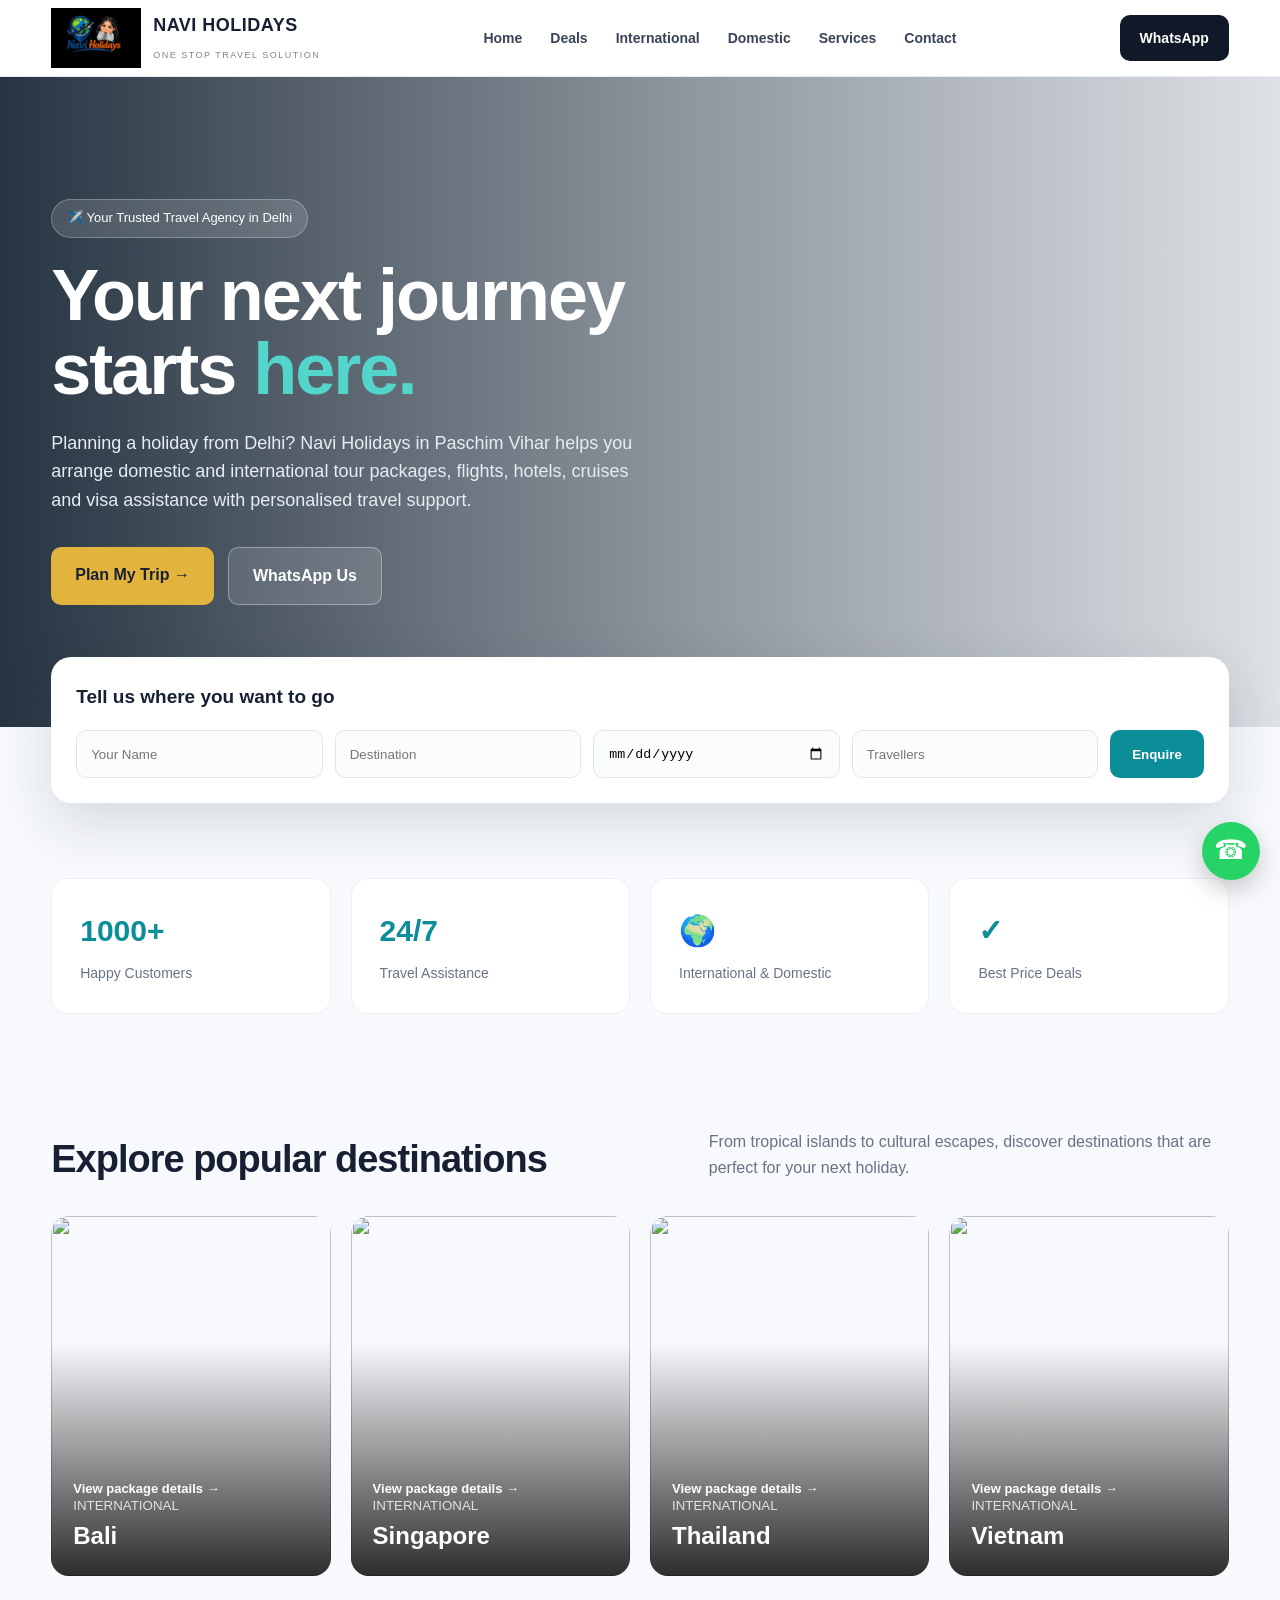
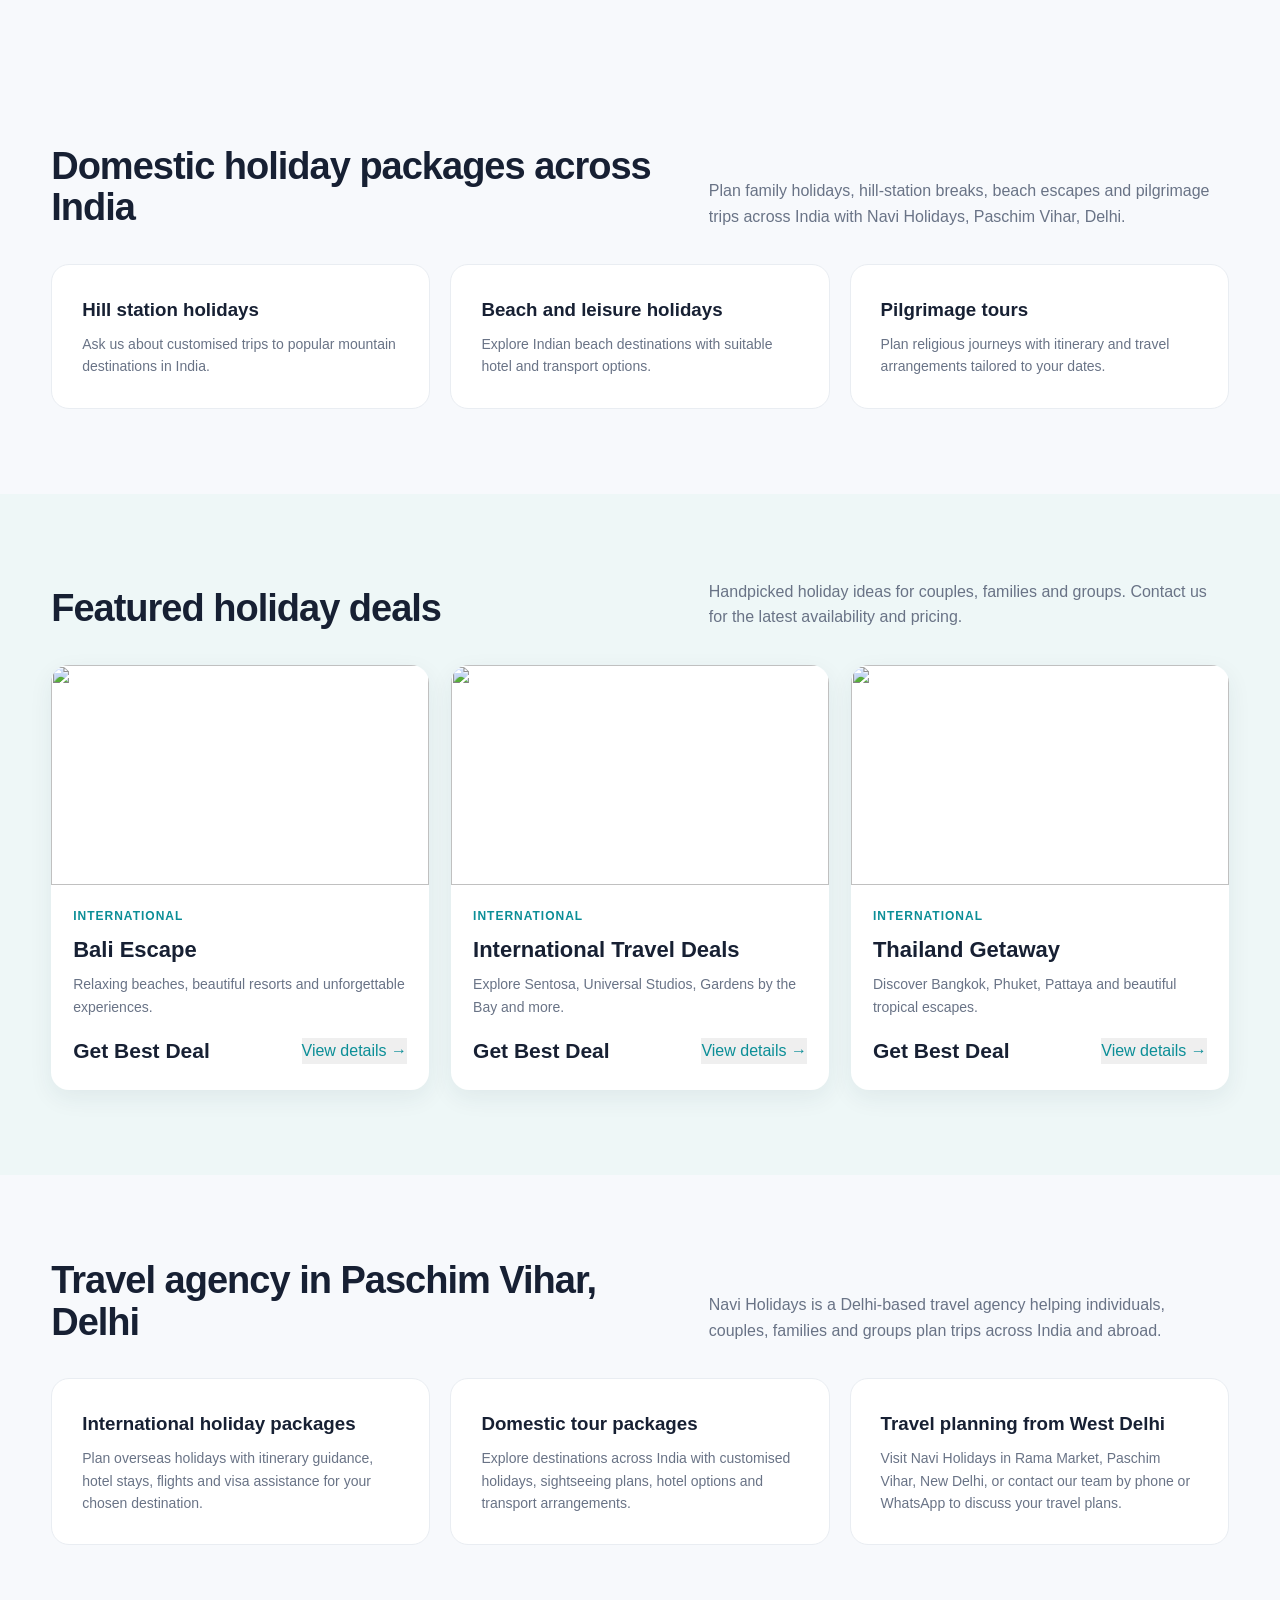
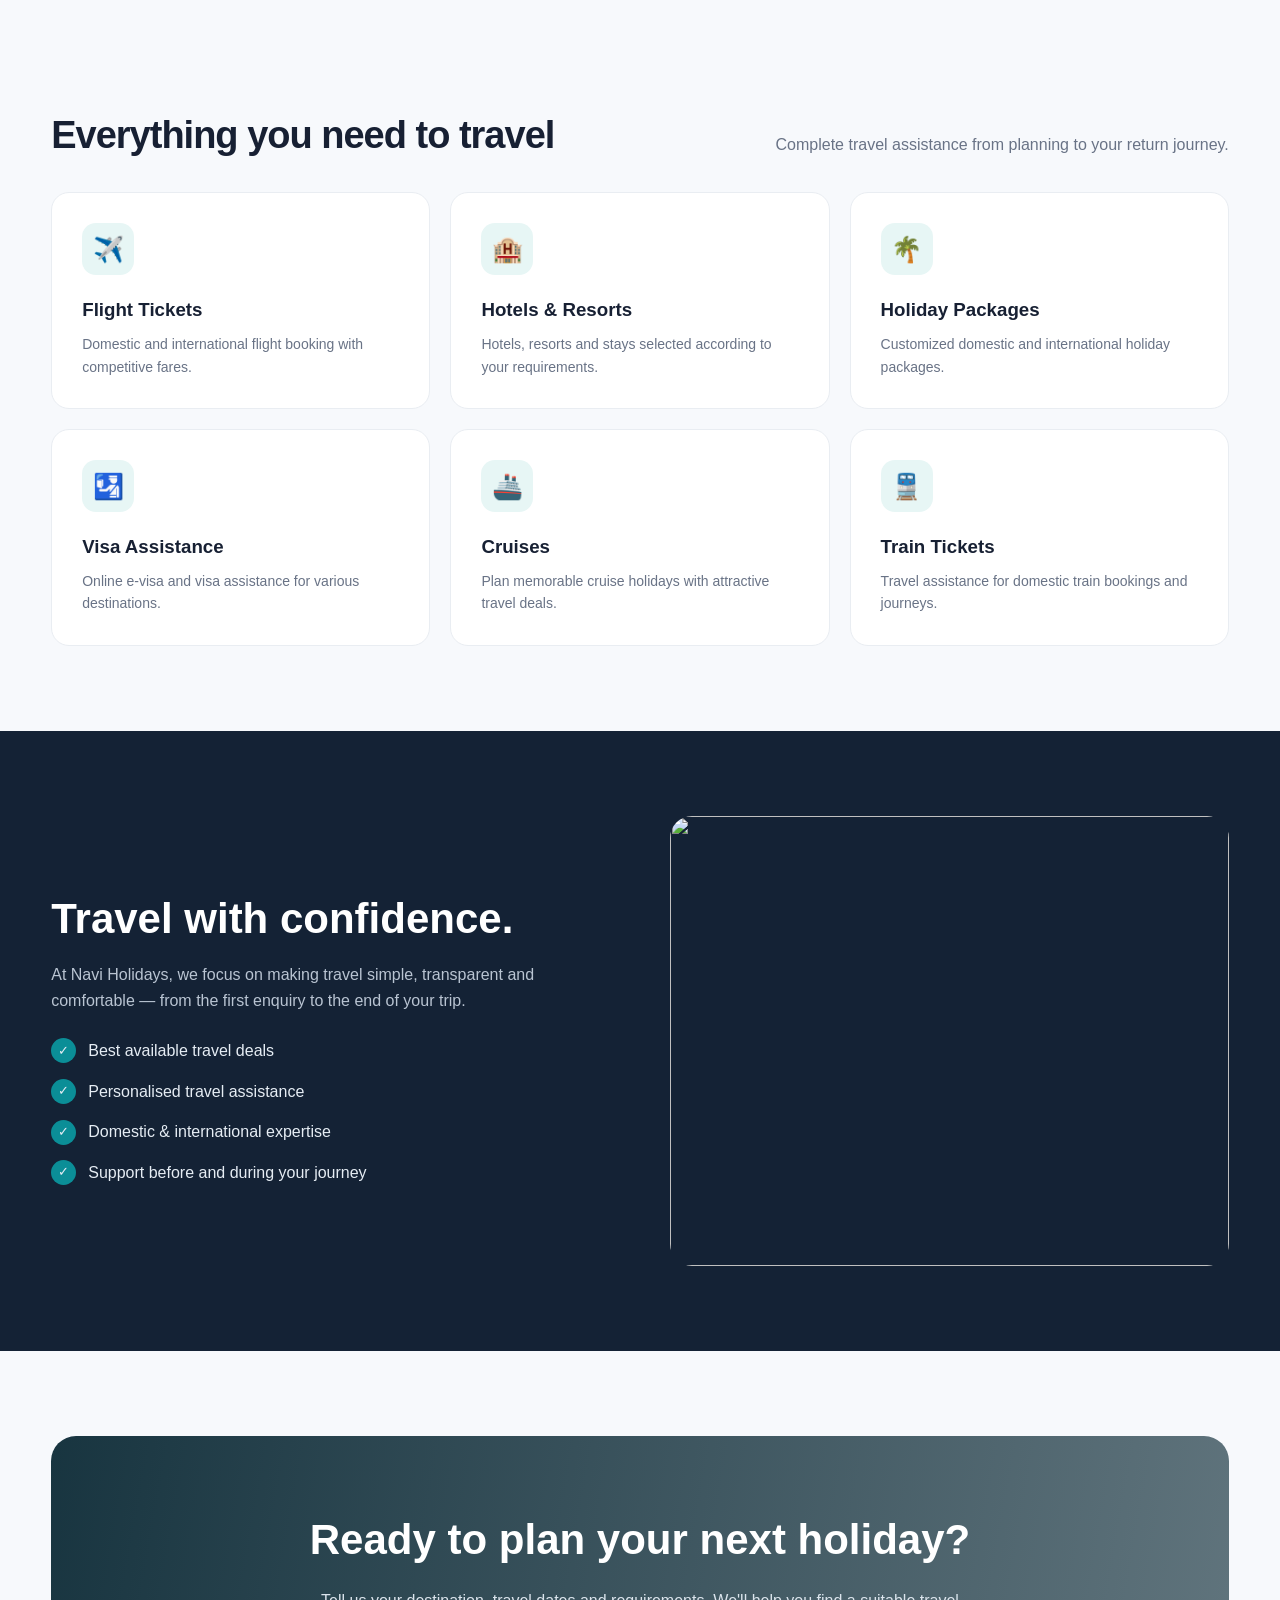
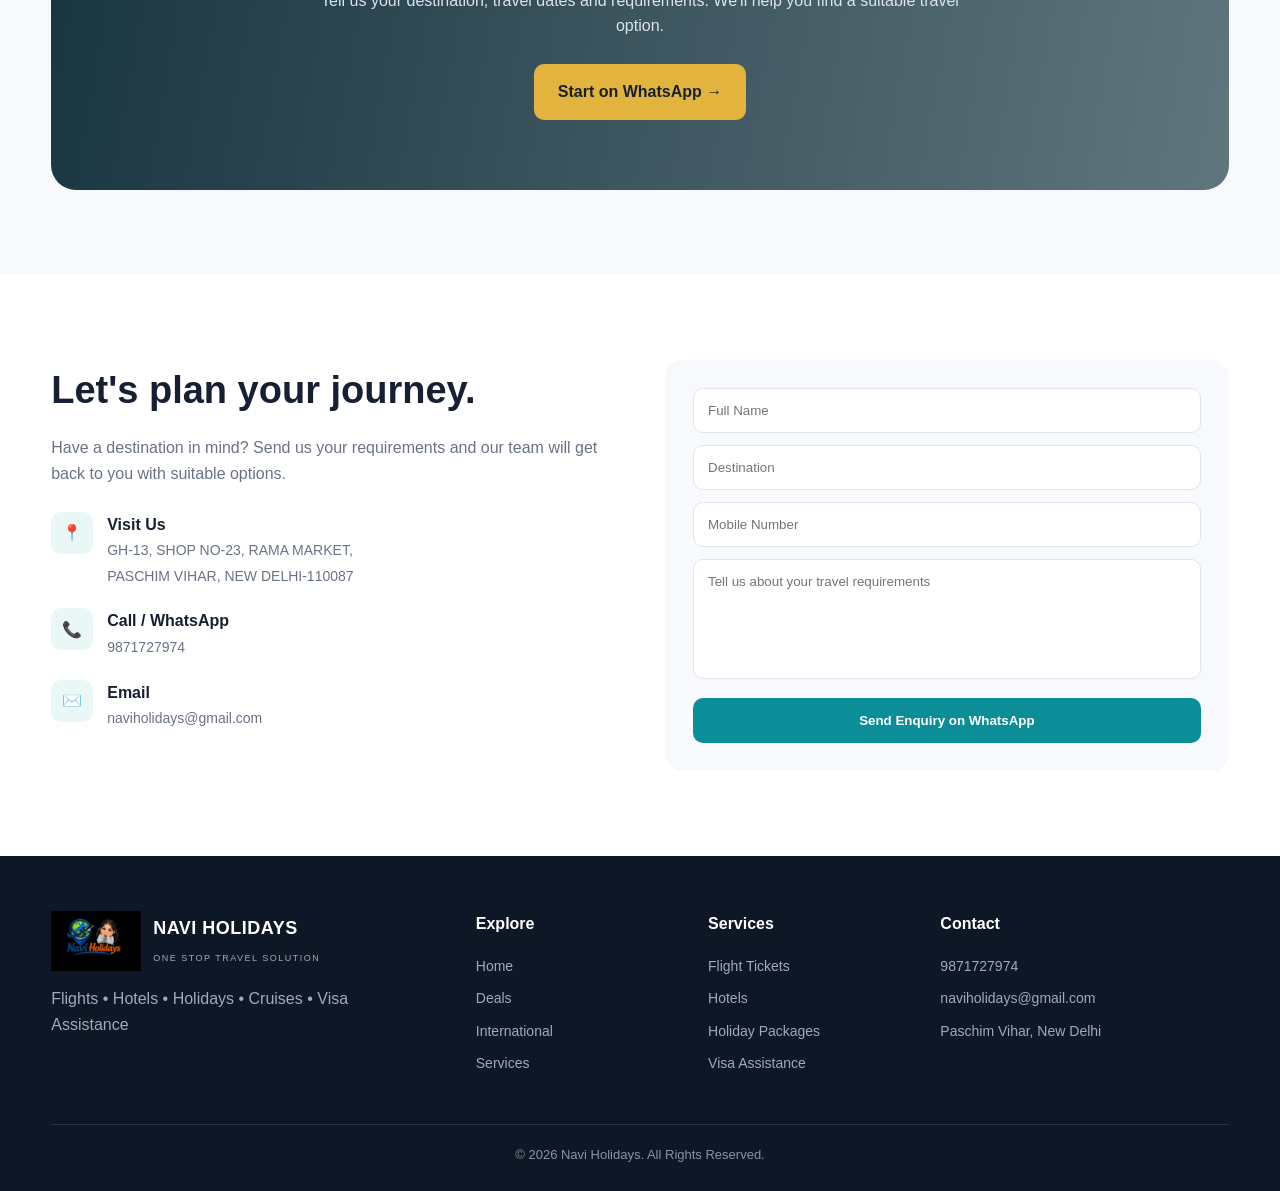
==== commit f51b1ee1: "Add clickable Bali, Singapore, Thailand and Vietnam package details" ====
--- a/index.html
+++ b/index.html
@@ -366,6 +366,9 @@
     transition:.5s;
 }
 
+.destination[role="button"]{cursor:pointer;}
+.destination[role="button"]:focus-visible{outline:4px solid #d5a544;outline-offset:3px;}
+.destination[role="button"]::after{content:"View package details →";position:absolute;bottom:76px;left:22px;font-size:13px;font-weight:700;color:#fff;}
 .destination:hover img{
     transform:scale(1.08);
 }
@@ -846,6 +849,22 @@
         grid-template-columns:1fr;
     }
 }
+
+/* Destination package details */
+.package-backdrop[hidden]{display:none;}
+.package-backdrop{position:fixed;inset:0;z-index:9999;background:rgba(9,22,38,.78);display:flex;justify-content:center;align-items:center;padding:20px;}
+.package-dialog{position:relative;background:#fff;color:#172033;border-radius:20px;padding:30px;max-width:760px;width:100%;max-height:88vh;overflow-y:auto;box-shadow:0 25px 90px rgba(0,0,0,.3);}
+.package-dialog h2{font-size:30px;margin:8px 0 12px;}
+.package-dialog h3{font-size:18px;margin:20px 0 10px;}
+.package-dialog li{margin:7px 0;line-height:1.5;}
+.package-dialog p{line-height:1.6;}
+.package-eyebrow{font-size:12px;font-weight:800;letter-spacing:1px;color:#087c7a;}
+.package-close{position:absolute;top:15px;right:15px;background:#edf2f4;border:0;border-radius:50%;width:38px;height:38px;font-size:18px;cursor:pointer;}
+.package-columns{display:grid;grid-template-columns:1fr 1fr;gap:20px;}
+.package-note{background:#f4f7f8;padding:13px;border-radius:10px;font-size:13px;margin:20px 0;}
+.package-dialog .primary-btn{display:inline-block;text-decoration:none;}
+@media(max-width:600px){.package-dialog{padding:22px 18px;}.package-dialog h2{font-size:24px;}.package-columns{grid-template-columns:1fr;gap:0;}}
+.deal-package-btn{border:0;cursor:pointer;font:inherit;}
 </style>
 </head>
 
@@ -1012,7 +1031,7 @@
 
 <div class="destination-grid">
 
-<div class="destination">
+<div class="destination" role="button" tabindex="0" data-package="bali" aria-label="View Bali package details">
 <img src="https://images.unsplash.com/photo-1537996194471-e657df975ab4?auto=format&fit=crop&w=900&q=80">
 <div class="destination-overlay"></div>
 <div class="destination-info">
@@ -1021,7 +1040,7 @@
 </div>
 </div>
 
-<div class="destination">
+<div class="destination" role="button" tabindex="0" data-package="singapore" aria-label="View Singapore package details">
 <img src="https://images.unsplash.com/photo-1525625293386-3f8f99389edd?auto=format&fit=crop&w=900&q=80">
 <div class="destination-overlay"></div>
 <div class="destination-info">
@@ -1030,7 +1049,7 @@
 </div>
 </div>
 
-<div class="destination">
+<div class="destination" role="button" tabindex="0" data-package="thailand" aria-label="View Thailand package details">
 <img src="https://images.unsplash.com/photo-1528181304800-259b08848526?auto=format&fit=crop&w=900&q=80">
 <div class="destination-overlay"></div>
 <div class="destination-info">
@@ -1039,7 +1058,7 @@
 </div>
 </div>
 
-<div class="destination">
+<div class="destination" role="button" tabindex="0" data-package="vietnam" aria-label="View Vietnam package details">
 <img src="https://images.unsplash.com/photo-1583417319070-4a69db38a482?auto=format&fit=crop&w=900&q=80">
 <div class="destination-overlay"></div>
 <div class="destination-info">
@@ -1055,6 +1074,22 @@
 </section>
 
 
+<div class="package-backdrop" id="packageBackdrop" hidden>
+<div class="package-dialog" role="dialog" aria-modal="true" aria-labelledby="packageTitle">
+<button type="button" class="package-close" id="packageClose" aria-label="Close package details">✕</button>
+<div class="package-eyebrow">NAVI HOLIDAYS · SAMPLE ITINERARY</div>
+<h2 id="packageTitle"></h2>
+<p id="packageIntro"></p>
+<h3>Suggested day-wise itinerary</h3>
+<ol id="packageDays"></ol>
+<div class="package-columns">
+<div><h3>Possible inclusions</h3><ul id="packageIncludes"></ul></div>
+<div><h3>Exclusions / to confirm</h3><ul id="packageExcludes"></ul></div>
+</div>
+<p class="package-note">This is an indicative travel plan, not a confirmed offer. Hotels, flights, sightseeing, transfers, meals, prices and availability will be confirmed in your personalised quotation.</p>
+<a id="packageEnquire" class="primary-btn" href="https://wa.me/919871727974" target="_blank" rel="noopener noreferrer">Enquire on WhatsApp →</a>
+</div>
+</div>
 <!-- DOMESTIC HOLIDAY PACKAGES -->
 <section class="section" id="domestic">
 <div class="container">
@@ -1105,7 +1140,7 @@
 
 <div class="deal-bottom">
 <div class="price">Get Best Deal</div>
-<a href="#contact" class="view-btn">Enquire →</a>
+<button type="button" class="view-btn deal-package-btn" data-package="bali">View details →</button>
 </div>
 
 </div>
@@ -1125,7 +1160,7 @@
 
 <div class="deal-bottom">
 <div class="price">Get Best Deal</div>
-<a href="#contact" class="view-btn">Enquire →</a>
+<button type="button" class="view-btn deal-package-btn" data-package="singapore">View details →</button>
 </div>
 
 </div>
@@ -1145,7 +1180,7 @@
 
 <div class="deal-bottom">
 <div class="price">Get Best Deal</div>
-<a href="#contact" class="view-btn">Enquire →</a>
+<button type="button" class="view-btn deal-package-btn" data-package="thailand">View details →</button>
 </div>
 
 </div>
@@ -1487,6 +1522,34 @@
 
 
 <script>
+
+const packageDetails = {
+ bali:{title:"Bali Holiday – 6 Nights / 7 Days",intro:"A suggested Bali holiday combining beach relaxation, cultural sightseeing and scenic day trips.",days:["Arrive in Bali; airport transfer and hotel check-in.","Explore Ubud and nearby cultural attractions.","Visit scenic viewpoints and popular temples.","Enjoy a leisure day or optional water activities.","Explore Bali's beaches and coastal attractions.","Free day for shopping, spa or optional excursions.","Hotel check-out and airport transfer."],includes:["Hotel accommodation as selected in quotation","Airport transfers if selected","Sightseeing and transport as per final itinerary"],excludes:["Flights unless explicitly quoted","Visa, travel insurance and personal expenses","Optional activities, entry fees and meals not specified"]},
+ singapore:{title:"Singapore Holiday – 4 Nights / 5 Days",intro:"A suggested Singapore city break featuring major attractions and time to explore.",days:["Arrive in Singapore and check in.","Explore the city; optional Night Safari.","Visit Universal Studios Singapore (optional).","Explore Sentosa and Marina Bay area.","Check out and transfer to airport."],includes:["Hotel accommodation as selected","Airport transfers if selected","Sightseeing as confirmed in quotation"],excludes:["Flights and visa unless quoted","Attraction tickets unless specified","Meals, personal expenses and optional activities"]},
+ thailand:{title:"Thailand Holiday – 5 Nights / 6 Days",intro:"A suggested Thailand getaway combining a beach destination with sightseeing and leisure.",days:["Arrive in Thailand and transfer to hotel.","Enjoy local sightseeing and leisure.","Optional island excursion, subject to weather.","Transfer to your next selected destination or hotel.","Free day for shopping and optional activities.","Check out and depart."],includes:["Hotels and transfers as selected","Tours as specified in final quotation","Travel planning assistance"],excludes:["Flights and visa unless quoted","Optional island tours and activities","Meals, national park fees and personal expenses unless specified"]},
+ vietnam:{title:"Vietnam Holiday – 4 Nights / 5 Days",intro:"A suggested Vietnam discovery trip with city sightseeing and a scenic excursion.",days:["Arrive in Vietnam and check in.","Explore local highlights and cultural sites.","Enjoy an optional scenic day excursion.","Free time for sightseeing, shopping or food experiences.","Check out and depart."],includes:["Hotel accommodation as selected","Transfers and tours if quoted","Itinerary planning support"],excludes:["Flights, visa and insurance unless quoted","Optional excursions and attraction fees","Meals and personal expenses unless specified"]}
+};
+const packageBackdrop=document.getElementById("packageBackdrop");
+const packageClose=document.getElementById("packageClose");
+let lastPackageTrigger=null;
+function renderPackageList(id,items){const el=document.getElementById(id);el.replaceChildren();items.forEach(function(item){const li=document.createElement("li");li.textContent=item;el.appendChild(li);});}
+function openPackage(key,trigger){
+ const p=packageDetails[key];if(!p)return;
+ lastPackageTrigger=trigger||null;
+ document.getElementById("packageTitle").textContent=p.title;
+ document.getElementById("packageIntro").textContent=p.intro;
+ renderPackageList("packageDays",p.days);renderPackageList("packageIncludes",p.includes);renderPackageList("packageExcludes",p.excludes);
+ document.getElementById("packageEnquire").href="https://wa.me/919871727974?text="+encodeURIComponent("Hello Navi Holidays, please share the latest quotation and full details for "+p.title+".");
+ packageBackdrop.hidden=false;document.body.style.overflow="hidden";packageClose.focus();
+}
+function closePackage(){packageBackdrop.hidden=true;document.body.style.overflow="";if(lastPackageTrigger)lastPackageTrigger.focus();}
+document.querySelectorAll("[data-package]").forEach(function(card){
+ card.addEventListener("click",function(){openPackage(card.dataset.package,card);});
+ card.addEventListener("keydown",function(e){if(e.key==="Enter"||e.key===" "){e.preventDefault();openPackage(card.dataset.package,card);}});
+});
+packageClose.addEventListener("click",closePackage);
+packageBackdrop.addEventListener("click",function(e){if(e.target===packageBackdrop)closePackage();});
+document.addEventListener("keydown",function(e){if(e.key==="Escape"&&!packageBackdrop.hidden)closePackage();if(e.key==="Tab"&&!packageBackdrop.hidden){const focusable=packageBackdrop.querySelectorAll("button,a[href]");const first=focusable[0],last=focusable[focusable.length-1];if(e.shiftKey&&document.activeElement===first){e.preventDefault();last.focus();}else if(!e.shiftKey&&document.activeElement===last){e.preventDefault();first.focus();}}});
 
 const menuToggle = document.getElementById("menuToggle");
 const primaryNav = document.getElementById("primaryNav");
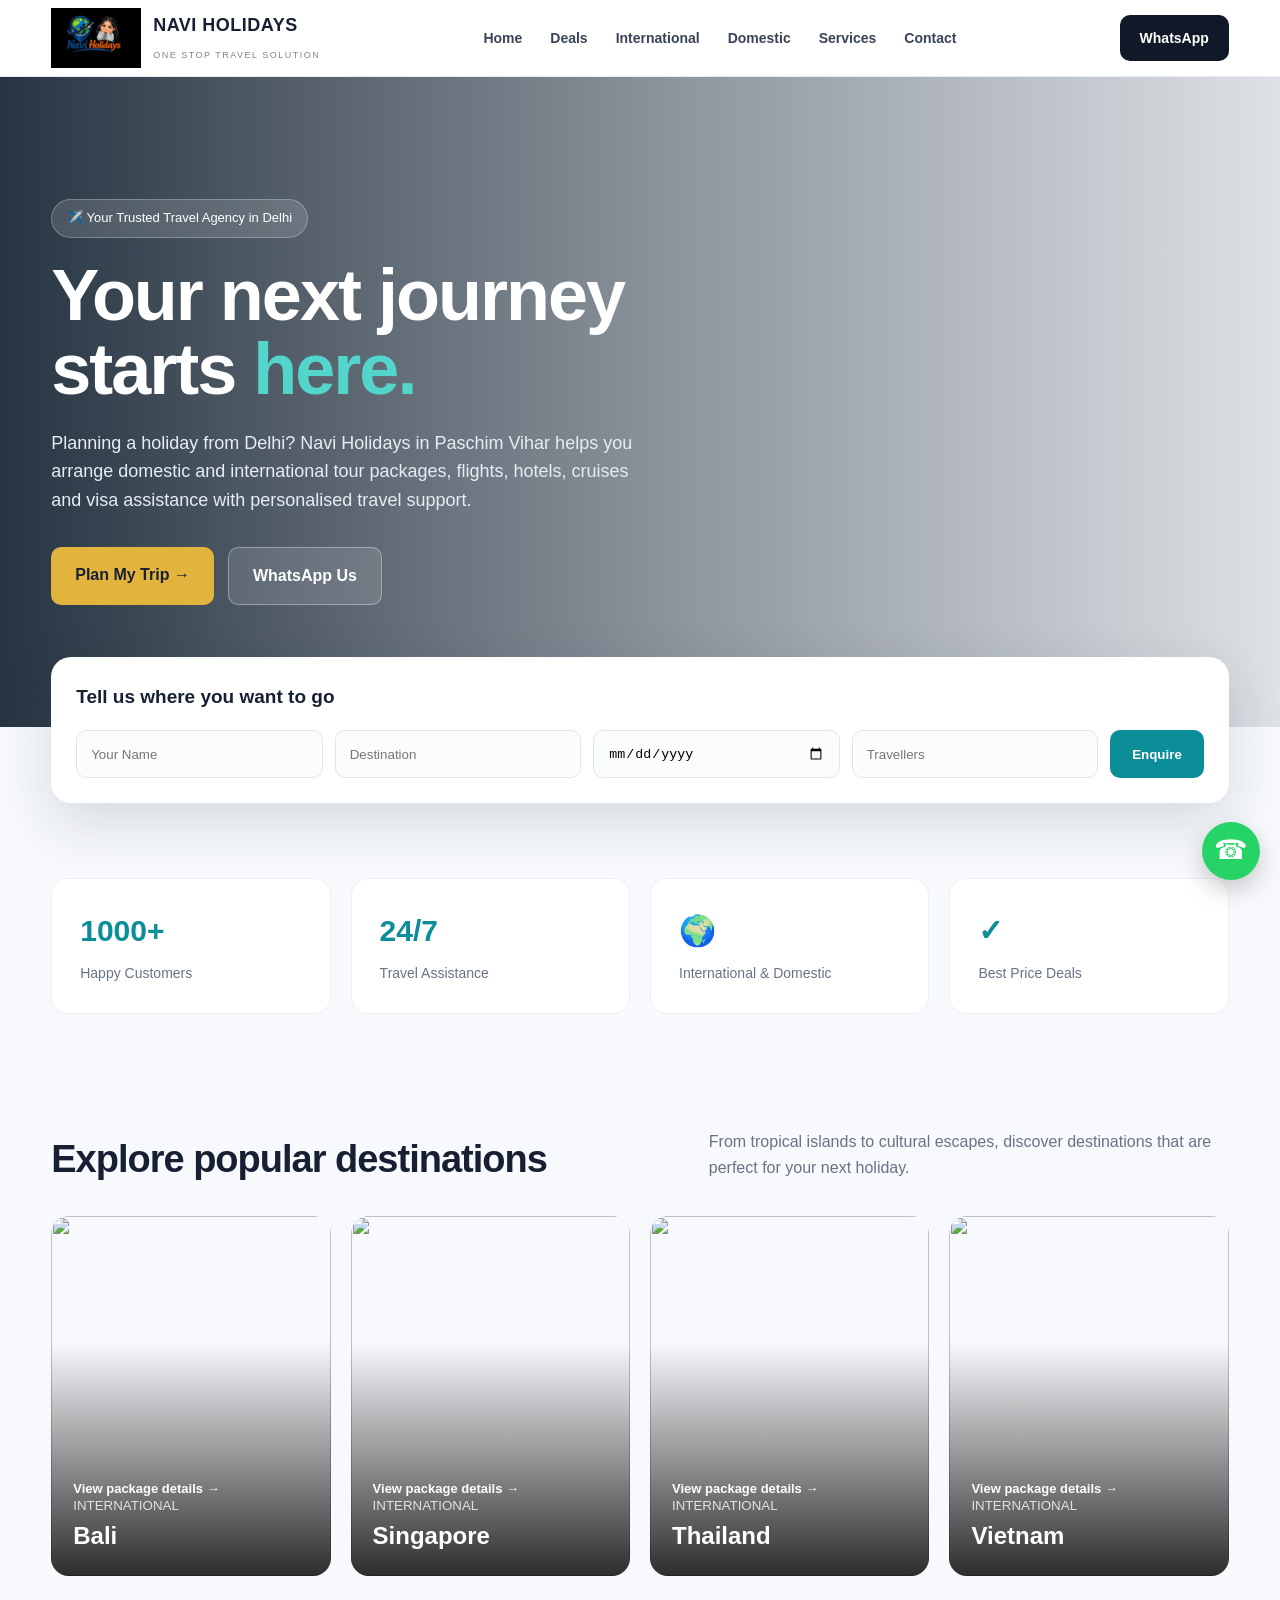
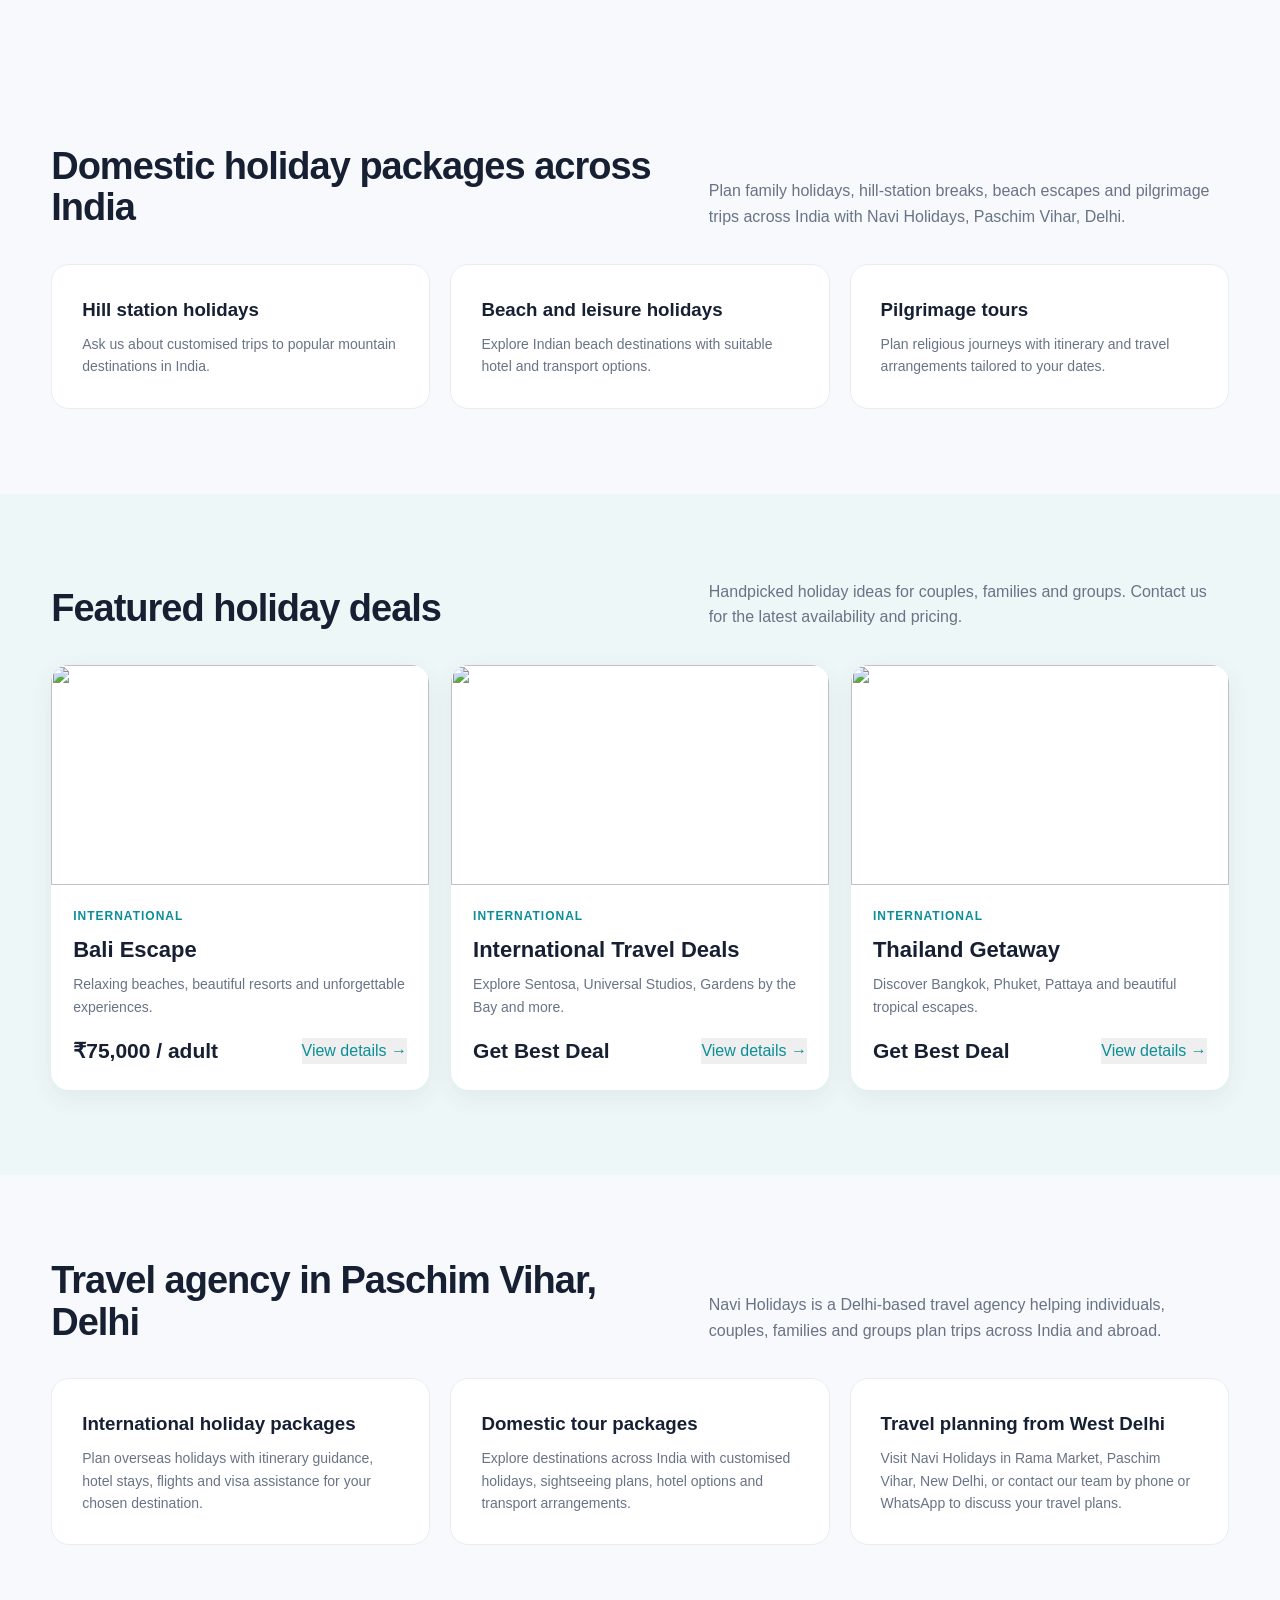
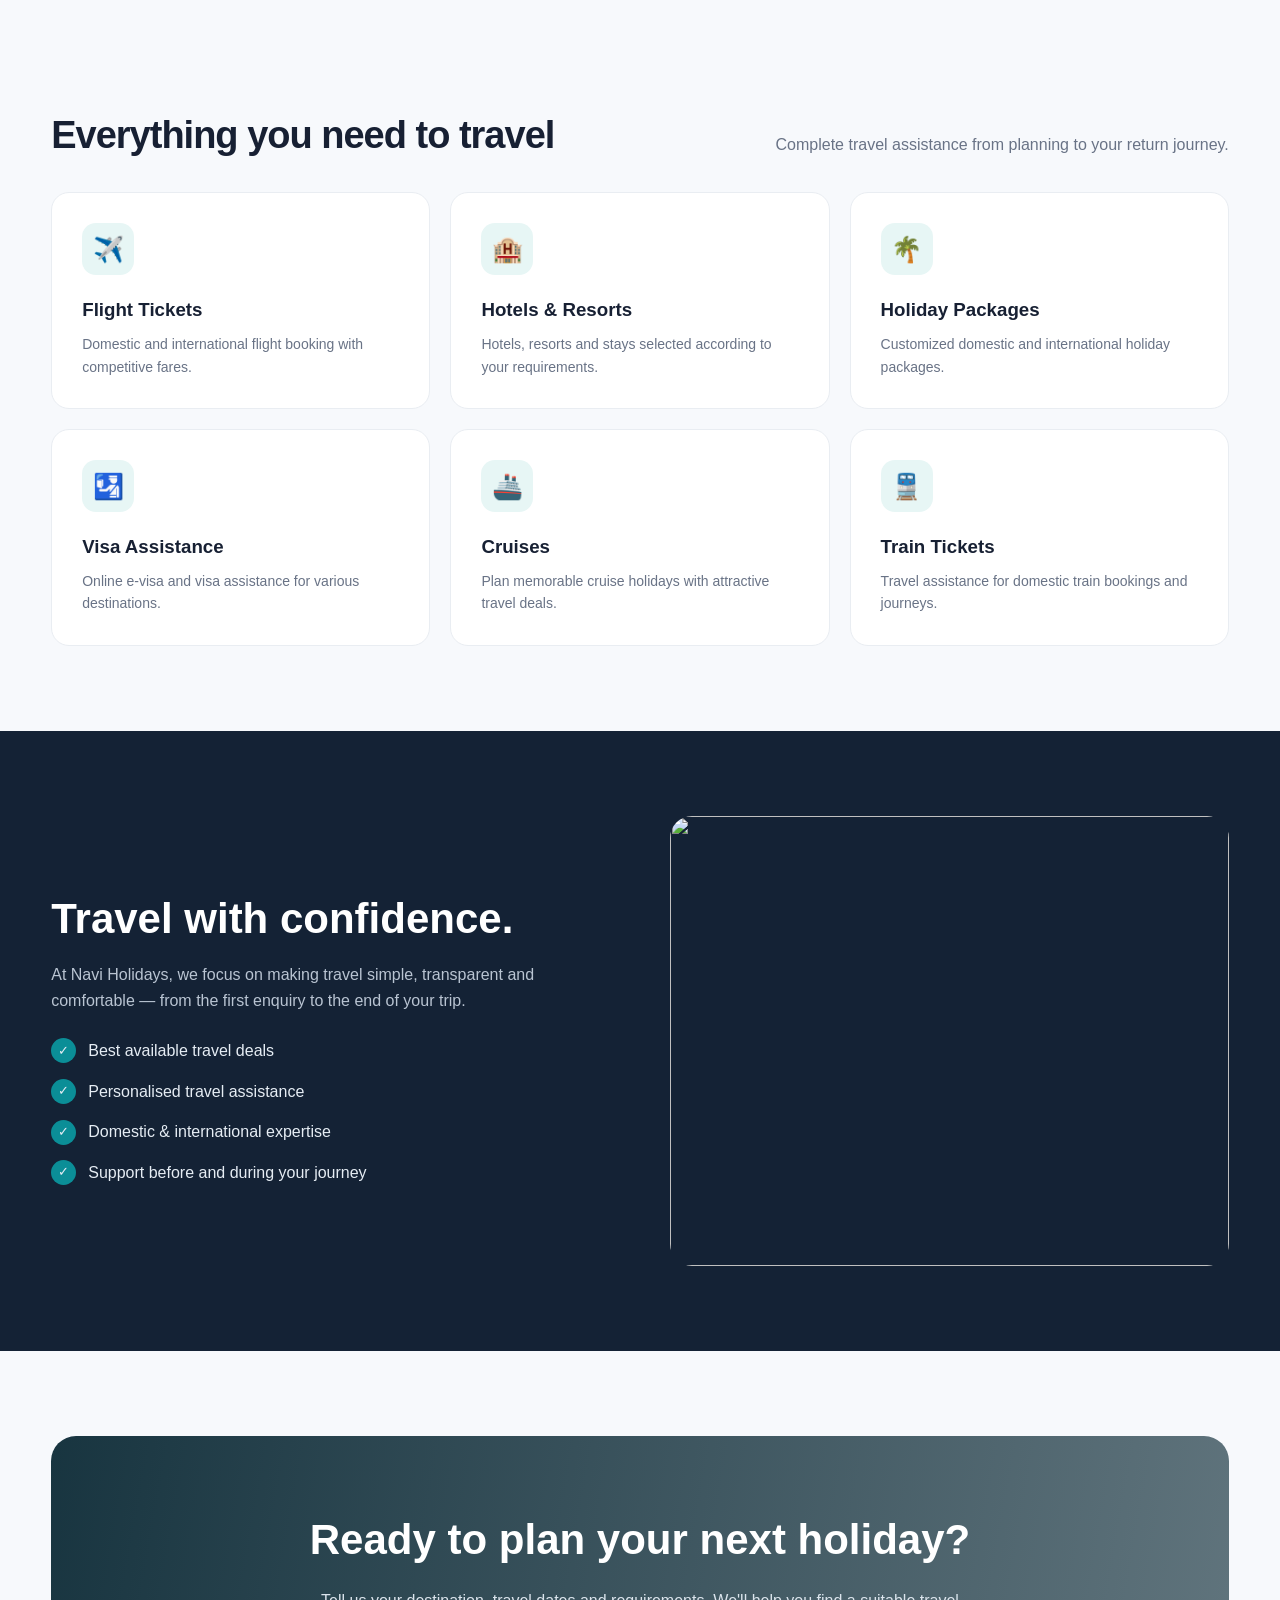
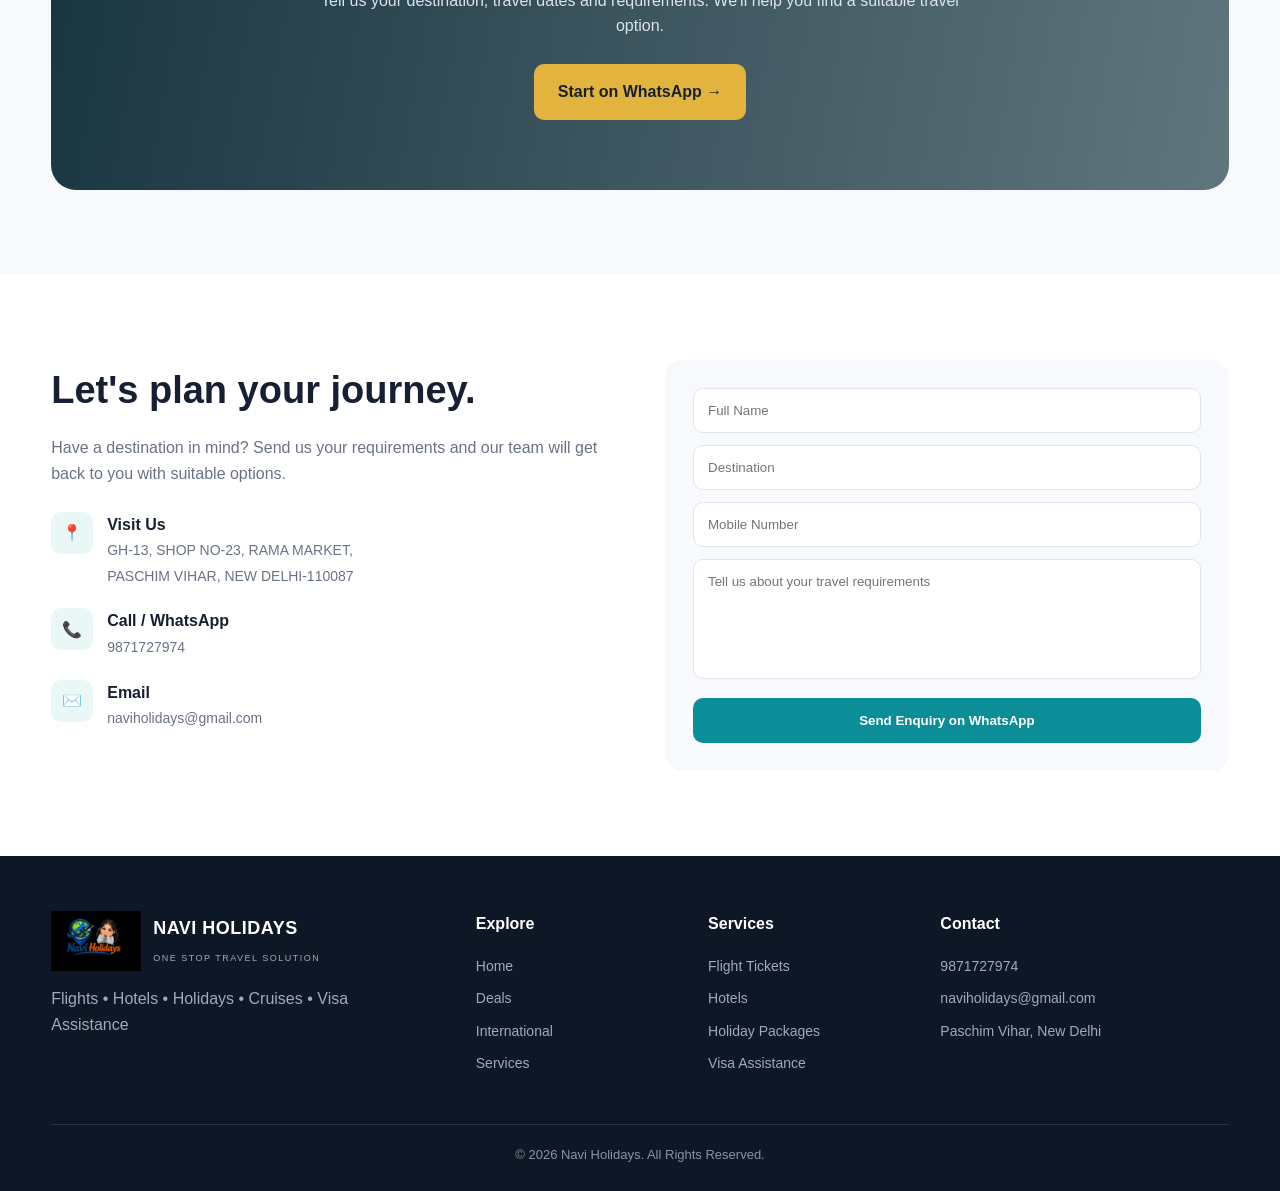
==== commit 7eb47c6f: "Add Bali holiday package details and price" ====
--- a/index.html
+++ b/index.html
@@ -1139,7 +1139,7 @@
 <p>Relaxing beaches, beautiful resorts and unforgettable experiences.</p>
 
 <div class="deal-bottom">
-<div class="price">Get Best Deal</div>
+<div class="price">₹75,000 / adult</div>
 <button type="button" class="view-btn deal-package-btn" data-package="bali">View details →</button>
 </div>
 
@@ -1524,7 +1524,7 @@
 <script>
 
 const packageDetails = {
- bali:{title:"Bali Holiday – 6 Nights / 7 Days",intro:"A suggested Bali holiday combining beach relaxation, cultural sightseeing and scenic day trips.",days:["Arrive in Bali; airport transfer and hotel check-in.","Explore Ubud and nearby cultural attractions.","Visit scenic viewpoints and popular temples.","Enjoy a leisure day or optional water activities.","Explore Bali's beaches and coastal attractions.","Free day for shopping, spa or optional excursions.","Hotel check-out and airport transfer."],includes:["Hotel accommodation as selected in quotation","Airport transfers if selected","Sightseeing and transport as per final itinerary"],excludes:["Flights unless explicitly quoted","Visa, travel insurance and personal expenses","Optional activities, entry fees and meals not specified"]},
+ bali:{title:"Bali Holiday – 6 Nights / 7 Days | INR 75,000 per adult",intro:"Bali getaway with Malaysia Airlines flights included. Special price: INR 75,000 per adult. The supplied flyer is for 2 adults, with an October arrival period (year and live availability to be reconfirmed before booking).",days:["Day 1 – Arrive in Bali. Private airport-to-hotel transfer. Indian/VEG dinner (2 main courses, fixed menu) delivered to the hotel.","Day 2 – Water Sports Combo: Banana Boat, Jet Ski and one round of Parasailing; Padang Padang Beach; Uluwatu Sunset Tour.","Day 3 – Denpasar City Tour (no entrance fees): Kumbasari Market, Puputan Square and Bajra Sandhi Monument.","Day 4 – Ulun Danu (Floating Temple), Candi Kuning Market and sunset at Tanah Lot.","Day 5 – Kintamani, Coffee Plantation, Tegenungan Waterfall, Tegalalang Rice Terrace and Bali Jungle Swing (unlimited swings and nests); complimentary small local lunch at the swing.","Day 6 – Floating breakfast and free time at leisure.","Day 7 – Private hotel-to-airport transfer and departure from Bali."],includes:["Malaysia Airlines flights (as stated on the supplied offer; flight routing, baggage and dates to be confirmed in the final quotation).","4 nights at The One Legian Bali in a Superior Room (1 room).","2 nights at Ladera Villas, Ubud in a One Bedroom Pool Villa (1 room).","Daily breakfast at the hotels.","Welcome flower garland on arrival.","Private airport-to-hotel and hotel-to-airport transfers.","Basic English-speaking driver.","One water bottle per person per day during tours.","Indian/VEG dinner (2 main courses, fixed menu) delivered to the hotel on Day 1.","Sightseeing and activities listed in the itinerary.","All transfers on a private basis."],excludes:["Any item not specifically listed under package inclusions.","Personal expenses and optional services not mentioned in the itinerary.","Final travel date, flight schedule, baggage allowance, taxes and any additional charges must be confirmed in the written quotation."]},
  singapore:{title:"Singapore Holiday – 4 Nights / 5 Days",intro:"A suggested Singapore city break featuring major attractions and time to explore.",days:["Arrive in Singapore and check in.","Explore the city; optional Night Safari.","Visit Universal Studios Singapore (optional).","Explore Sentosa and Marina Bay area.","Check out and transfer to airport."],includes:["Hotel accommodation as selected","Airport transfers if selected","Sightseeing as confirmed in quotation"],excludes:["Flights and visa unless quoted","Attraction tickets unless specified","Meals, personal expenses and optional activities"]},
  thailand:{title:"Thailand Holiday – 5 Nights / 6 Days",intro:"A suggested Thailand getaway combining a beach destination with sightseeing and leisure.",days:["Arrive in Thailand and transfer to hotel.","Enjoy local sightseeing and leisure.","Optional island excursion, subject to weather.","Transfer to your next selected destination or hotel.","Free day for shopping and optional activities.","Check out and depart."],includes:["Hotels and transfers as selected","Tours as specified in final quotation","Travel planning assistance"],excludes:["Flights and visa unless quoted","Optional island tours and activities","Meals, national park fees and personal expenses unless specified"]},
  vietnam:{title:"Vietnam Holiday – 4 Nights / 5 Days",intro:"A suggested Vietnam discovery trip with city sightseeing and a scenic excursion.",days:["Arrive in Vietnam and check in.","Explore local highlights and cultural sites.","Enjoy an optional scenic day excursion.","Free time for sightseeing, shopping or food experiences.","Check out and depart."],includes:["Hotel accommodation as selected","Transfers and tours if quoted","Itinerary planning support"],excludes:["Flights, visa and insurance unless quoted","Optional excursions and attraction fees","Meals and personal expenses unless specified"]}
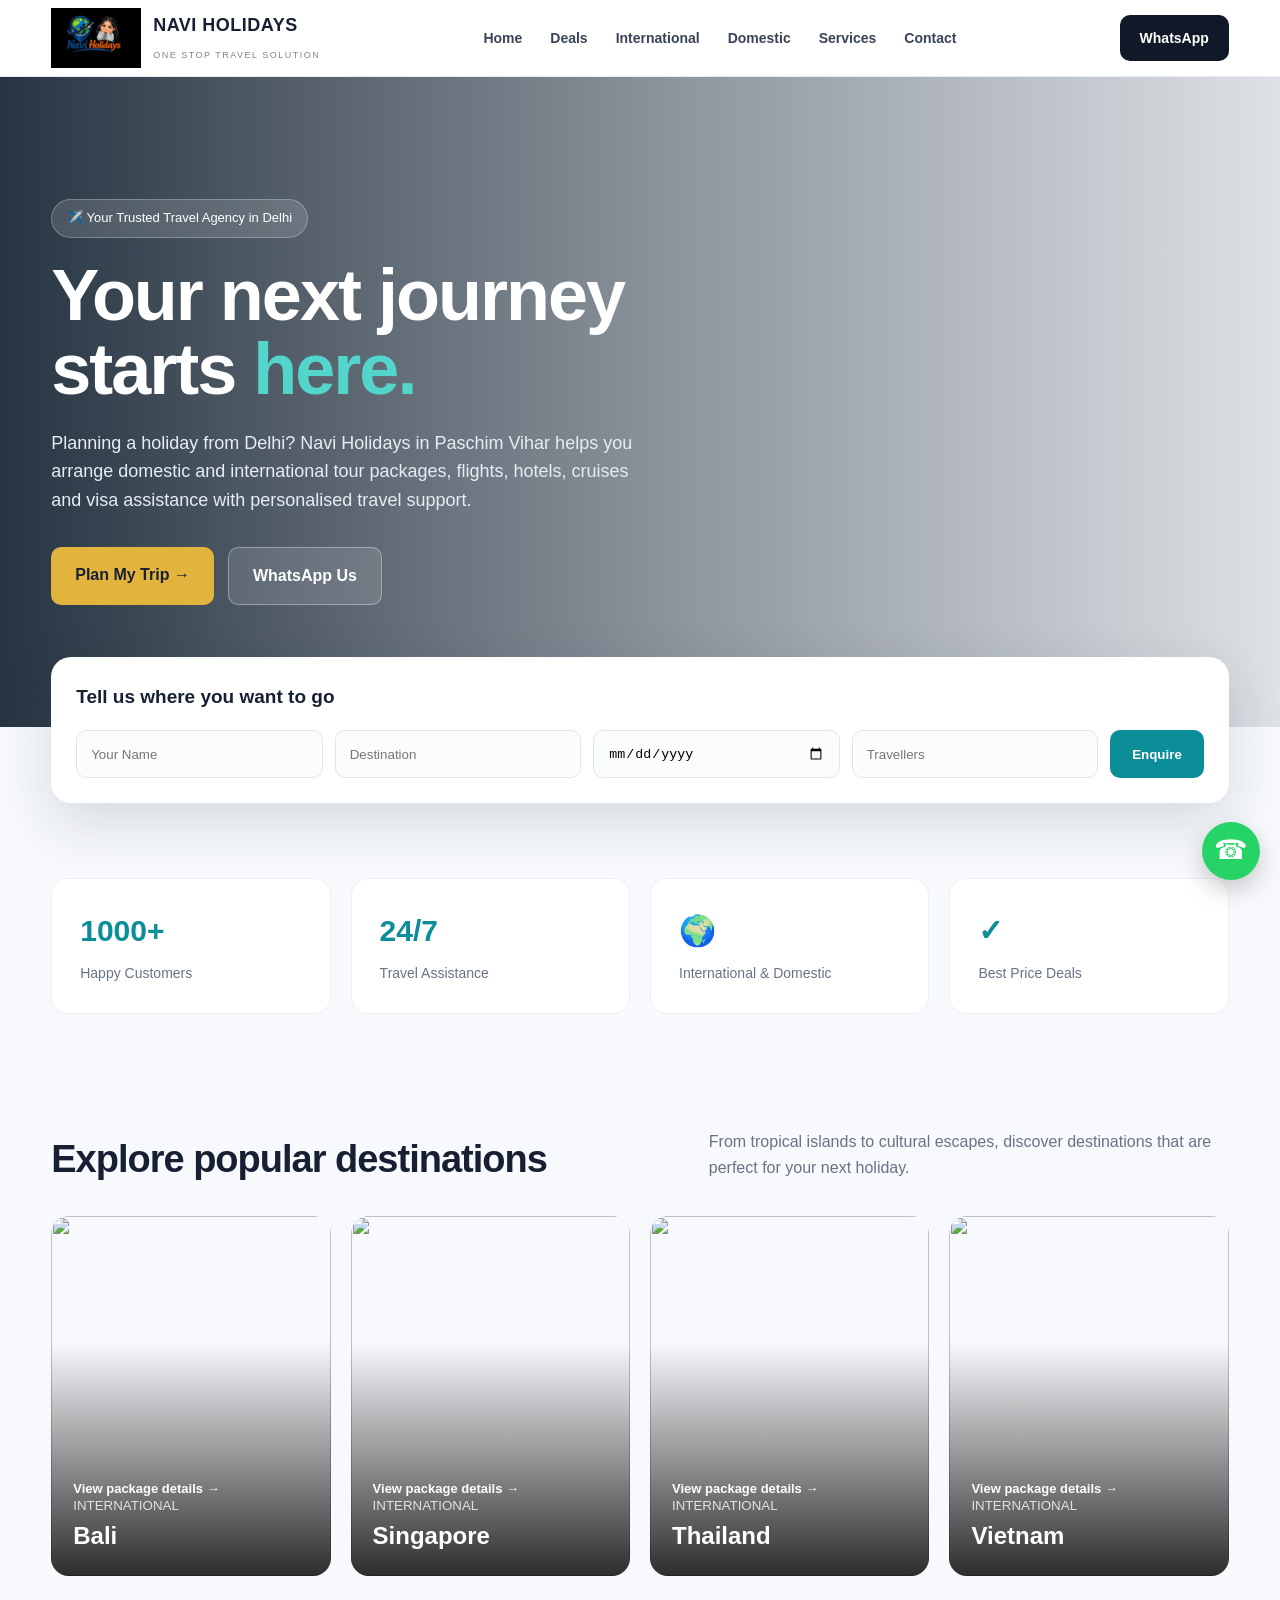
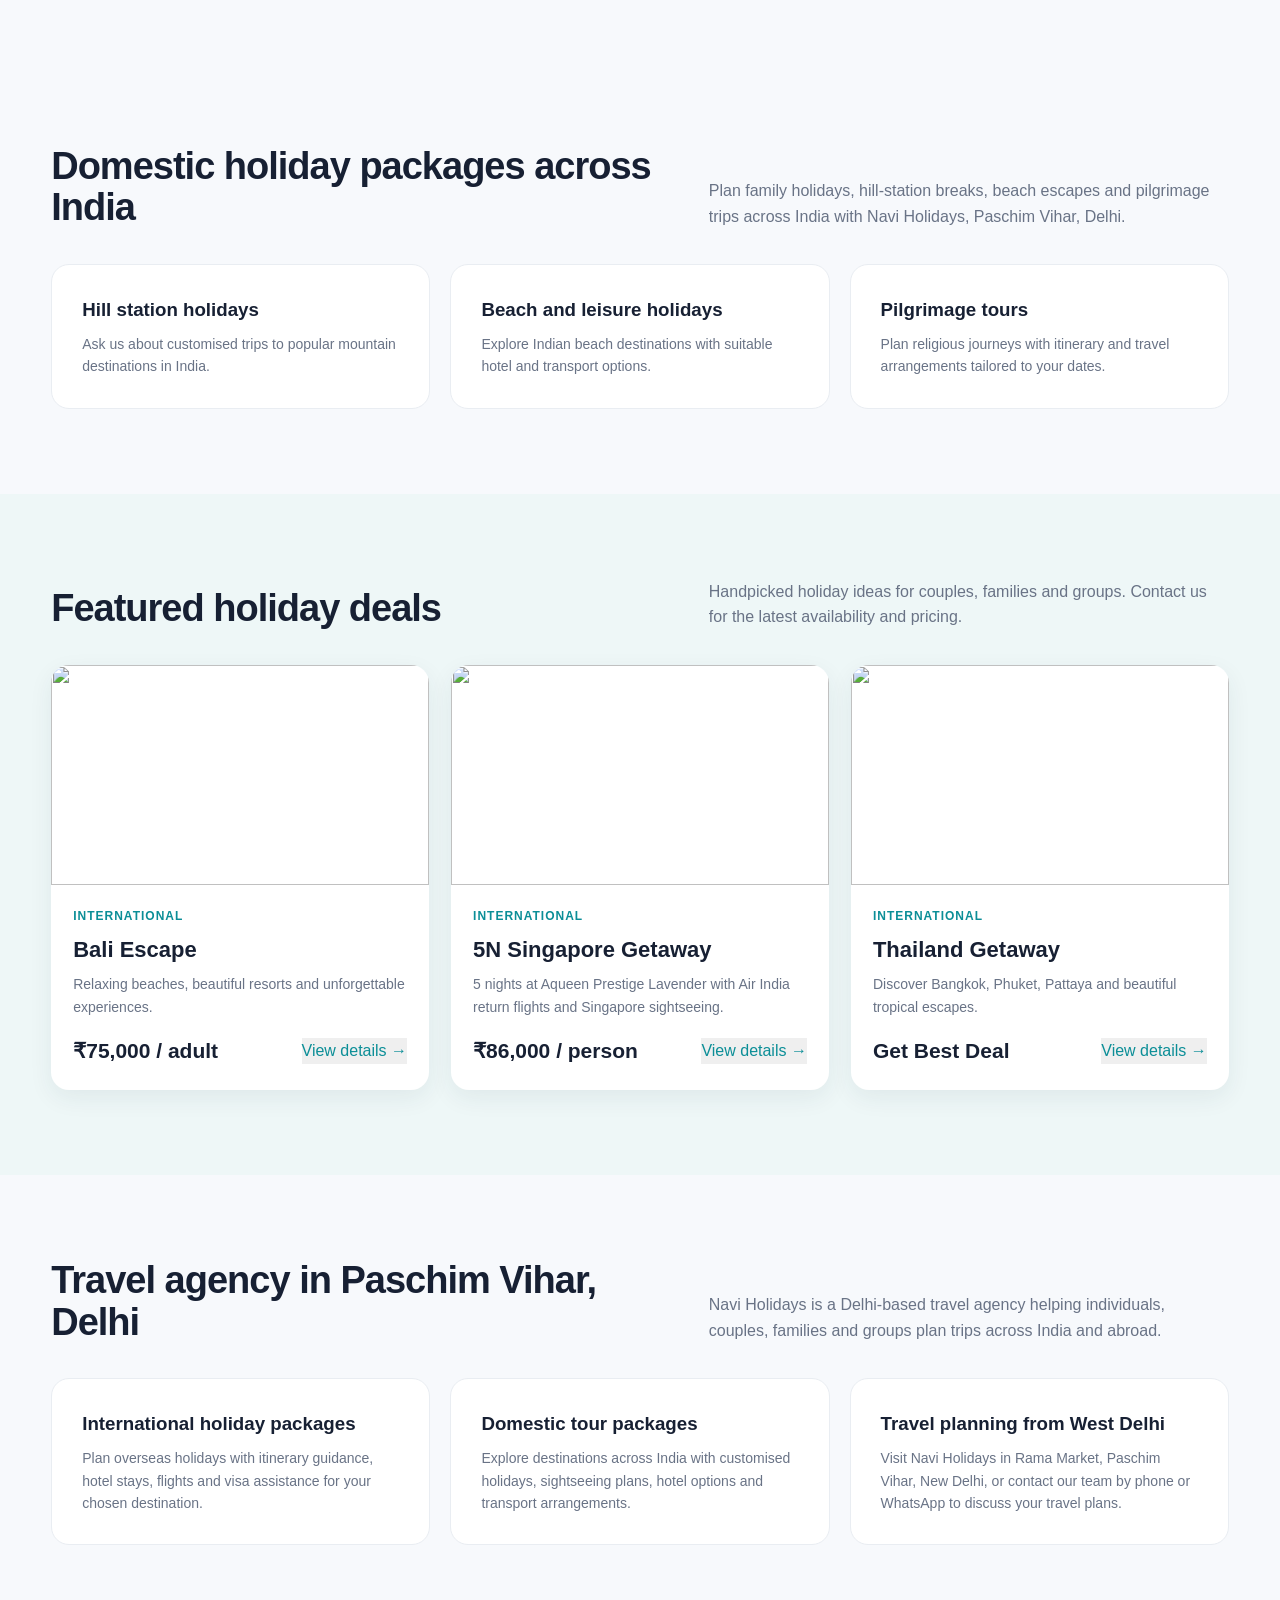
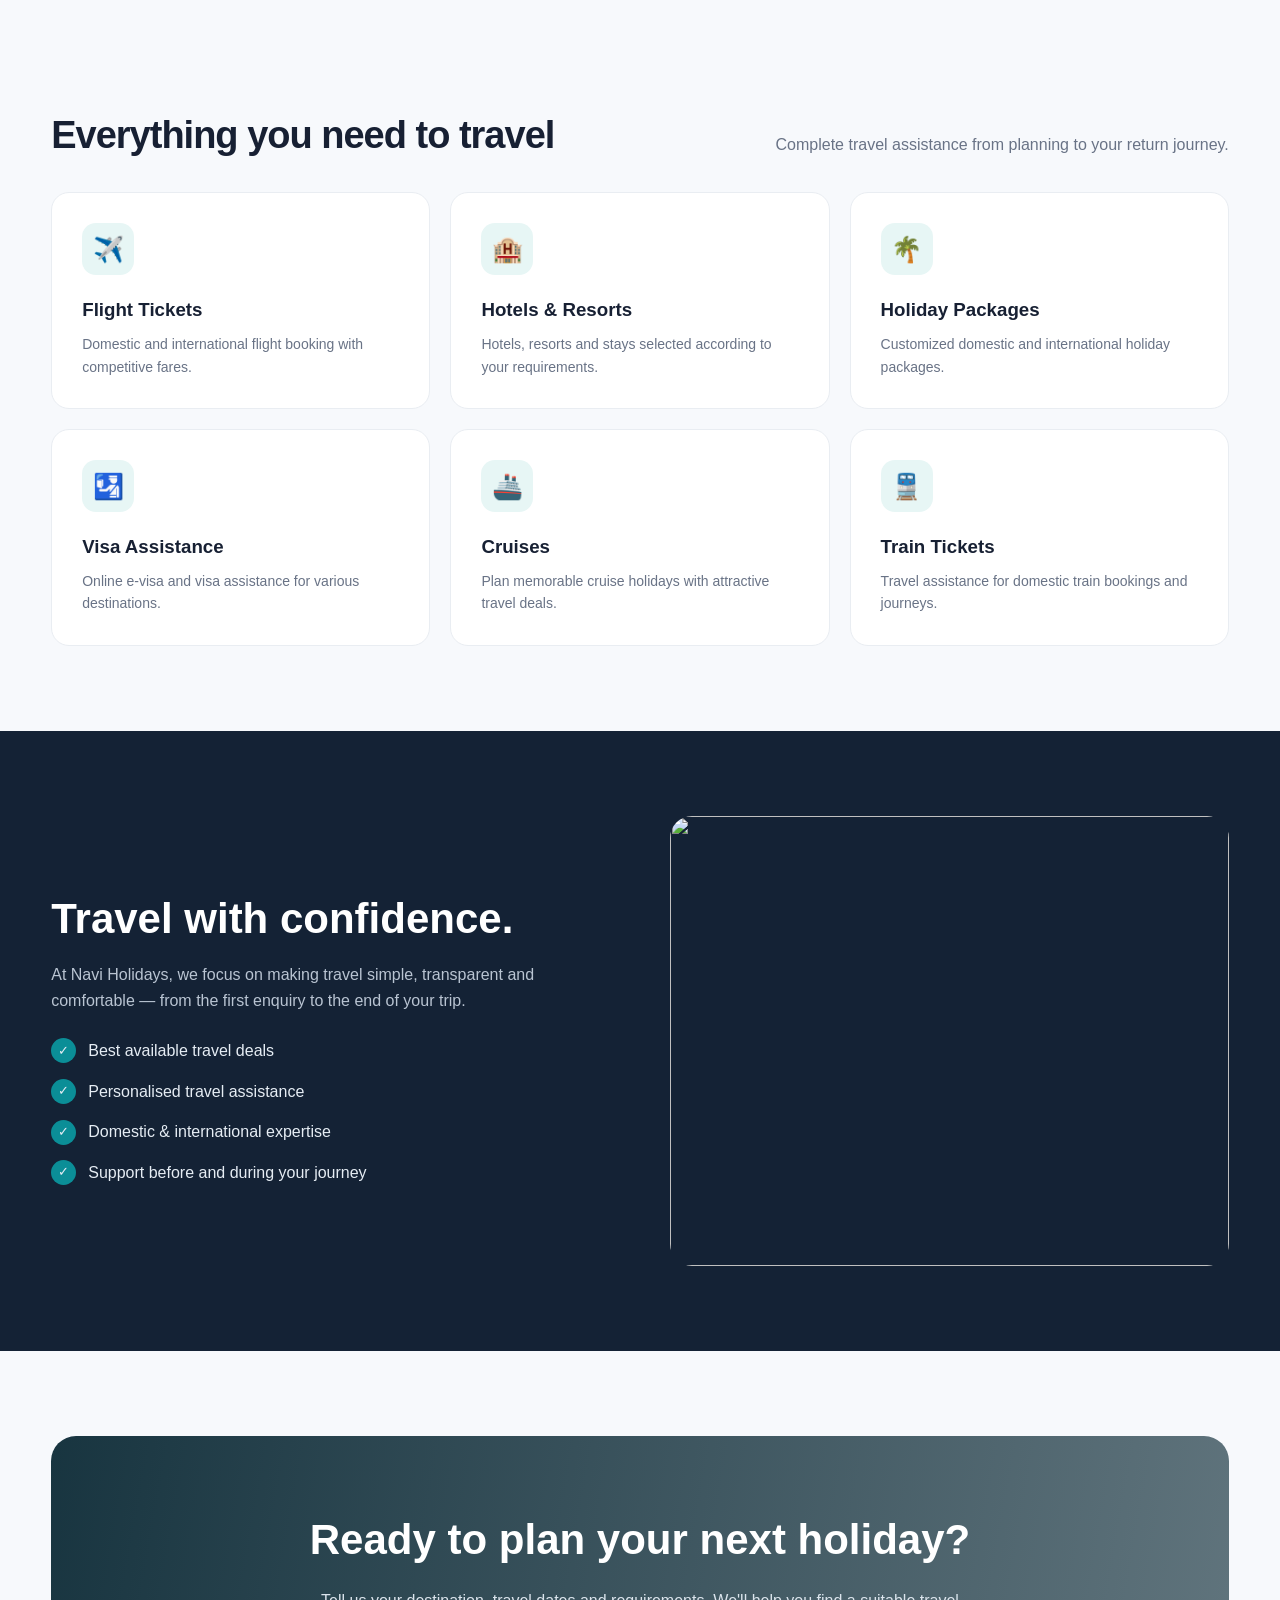
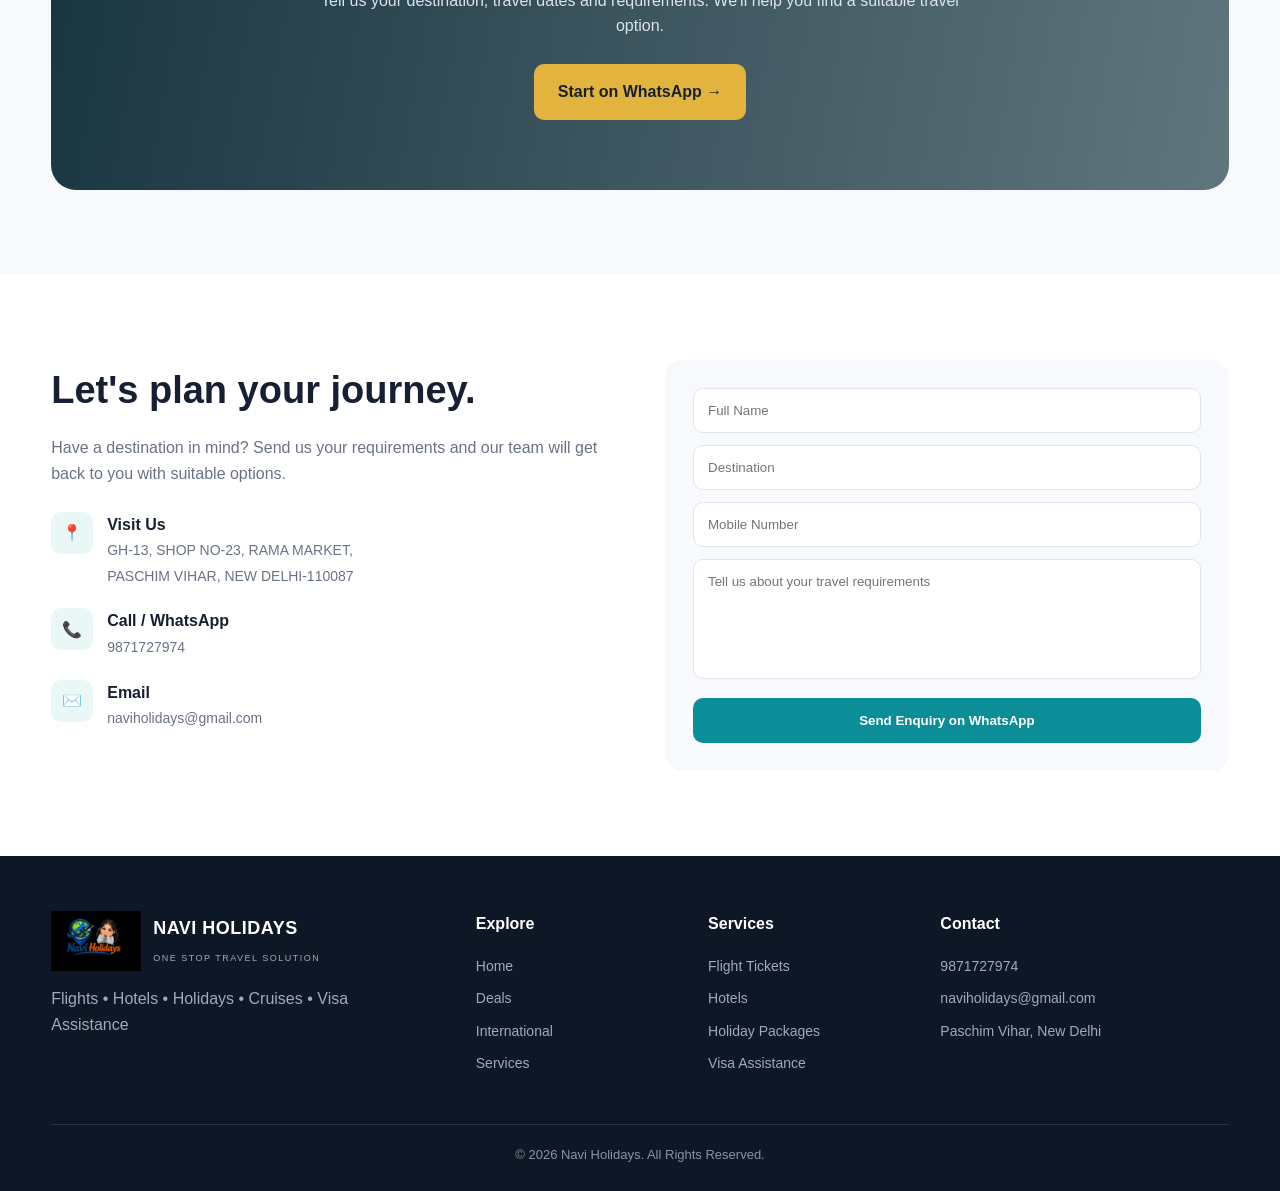
==== commit 1b3262b5: "Add 5-night Singapore holiday package details" ====
--- a/index.html
+++ b/index.html
@@ -1155,11 +1155,11 @@
 
 <div class="deal-content">
 <div class="deal-tag">INTERNATIONAL</div>
-<h3>International Travel Deals</h3>
-<p>Explore Sentosa, Universal Studios, Gardens by the Bay and more.</p>
+<h3>5N Singapore Getaway</h3>
+<p>5 nights at Aqueen Prestige Lavender with Air India return flights and Singapore sightseeing.</p>
 
 <div class="deal-bottom">
-<div class="price">Get Best Deal</div>
+<div class="price">₹86,000 / person</div>
 <button type="button" class="view-btn deal-package-btn" data-package="singapore">View details →</button>
 </div>
 
@@ -1525,7 +1525,7 @@
 
 const packageDetails = {
  bali:{title:"Bali Holiday – 6 Nights / 7 Days | INR 75,000 per adult",intro:"Bali getaway with Malaysia Airlines flights included. Special price: INR 75,000 per adult. The supplied flyer is for 2 adults, with an October arrival period (year and live availability to be reconfirmed before booking).",days:["Day 1 – Arrive in Bali. Private airport-to-hotel transfer. Indian/VEG dinner (2 main courses, fixed menu) delivered to the hotel.","Day 2 – Water Sports Combo: Banana Boat, Jet Ski and one round of Parasailing; Padang Padang Beach; Uluwatu Sunset Tour.","Day 3 – Denpasar City Tour (no entrance fees): Kumbasari Market, Puputan Square and Bajra Sandhi Monument.","Day 4 – Ulun Danu (Floating Temple), Candi Kuning Market and sunset at Tanah Lot.","Day 5 – Kintamani, Coffee Plantation, Tegenungan Waterfall, Tegalalang Rice Terrace and Bali Jungle Swing (unlimited swings and nests); complimentary small local lunch at the swing.","Day 6 – Floating breakfast and free time at leisure.","Day 7 – Private hotel-to-airport transfer and departure from Bali."],includes:["Malaysia Airlines flights (as stated on the supplied offer; flight routing, baggage and dates to be confirmed in the final quotation).","4 nights at The One Legian Bali in a Superior Room (1 room).","2 nights at Ladera Villas, Ubud in a One Bedroom Pool Villa (1 room).","Daily breakfast at the hotels.","Welcome flower garland on arrival.","Private airport-to-hotel and hotel-to-airport transfers.","Basic English-speaking driver.","One water bottle per person per day during tours.","Indian/VEG dinner (2 main courses, fixed menu) delivered to the hotel on Day 1.","Sightseeing and activities listed in the itinerary.","All transfers on a private basis."],excludes:["Any item not specifically listed under package inclusions.","Personal expenses and optional services not mentioned in the itinerary.","Final travel date, flight schedule, baggage allowance, taxes and any additional charges must be confirmed in the written quotation."]},
- singapore:{title:"Singapore Holiday – 4 Nights / 5 Days",intro:"A suggested Singapore city break featuring major attractions and time to explore.",days:["Arrive in Singapore and check in.","Explore the city; optional Night Safari.","Visit Universal Studios Singapore (optional).","Explore Sentosa and Marina Bay area.","Check out and transfer to airport."],includes:["Hotel accommodation as selected","Airport transfers if selected","Sightseeing as confirmed in quotation"],excludes:["Flights and visa unless quoted","Attraction tickets unless specified","Meals, personal expenses and optional activities"]},
+ singapore:{title:"5N Singapore Getaway – ₹86,000 per person",intro:"5-night Singapore holiday ex-Delhi, starting at ₹86,000 per person. Includes return economy flights on Air India, 4-star accommodation at Aqueen Prestige Lavender in a Superior Room with bed and breakfast, and sightseeing on SIC basis.",days:["Day 1 – Depart Delhi on Air India for Singapore. Arrive, transfer to Aqueen Prestige Lavender and check in.","Day 2 – Singapore City Tour on SIC basis.","Day 3 – Gardens by the Bay: Cloud Forest and Flower Dome (SIC).","Day 4 – Universal Studios (SIC).","Day 5 – Sentosa: Cable Car and Wings of Time (SIC).","Day 6 – Check out and transfer for return Air India flight to Delhi. Flight timings and exact day plan to be confirmed; package is stated as 5 nights."],includes:["Return economy flights: Delhi–Singapore–Delhi on Air India.","5 nights at Aqueen Prestige Lavender, Singapore – 4-star, Superior Room.","Bed and breakfast meal plan.","All transfers on SIC (Seat-in-Coach) basis.","Gardens by the Bay – Cloud Forest and Flower Dome (SIC).","Singapore City Tour (SIC).","Universal Studios (SIC).","Sentosa – Cable Car and Wings of Time (SIC)."],excludes:["Visa, travel insurance and personal expenses unless included in the final quotation.","Meals other than breakfast unless specifically stated.","Any sightseeing, transfers, entrance fees, baggage or charges not listed above.","Travel dates, flight timings, availability, taxes and applicable surcharges to be confirmed before booking."]},
  thailand:{title:"Thailand Holiday – 5 Nights / 6 Days",intro:"A suggested Thailand getaway combining a beach destination with sightseeing and leisure.",days:["Arrive in Thailand and transfer to hotel.","Enjoy local sightseeing and leisure.","Optional island excursion, subject to weather.","Transfer to your next selected destination or hotel.","Free day for shopping and optional activities.","Check out and depart."],includes:["Hotels and transfers as selected","Tours as specified in final quotation","Travel planning assistance"],excludes:["Flights and visa unless quoted","Optional island tours and activities","Meals, national park fees and personal expenses unless specified"]},
  vietnam:{title:"Vietnam Holiday – 4 Nights / 5 Days",intro:"A suggested Vietnam discovery trip with city sightseeing and a scenic excursion.",days:["Arrive in Vietnam and check in.","Explore local highlights and cultural sites.","Enjoy an optional scenic day excursion.","Free time for sightseeing, shopping or food experiences.","Check out and depart."],includes:["Hotel accommodation as selected","Transfers and tours if quoted","Itinerary planning support"],excludes:["Flights, visa and insurance unless quoted","Optional excursions and attraction fees","Meals and personal expenses unless specified"]}
 };
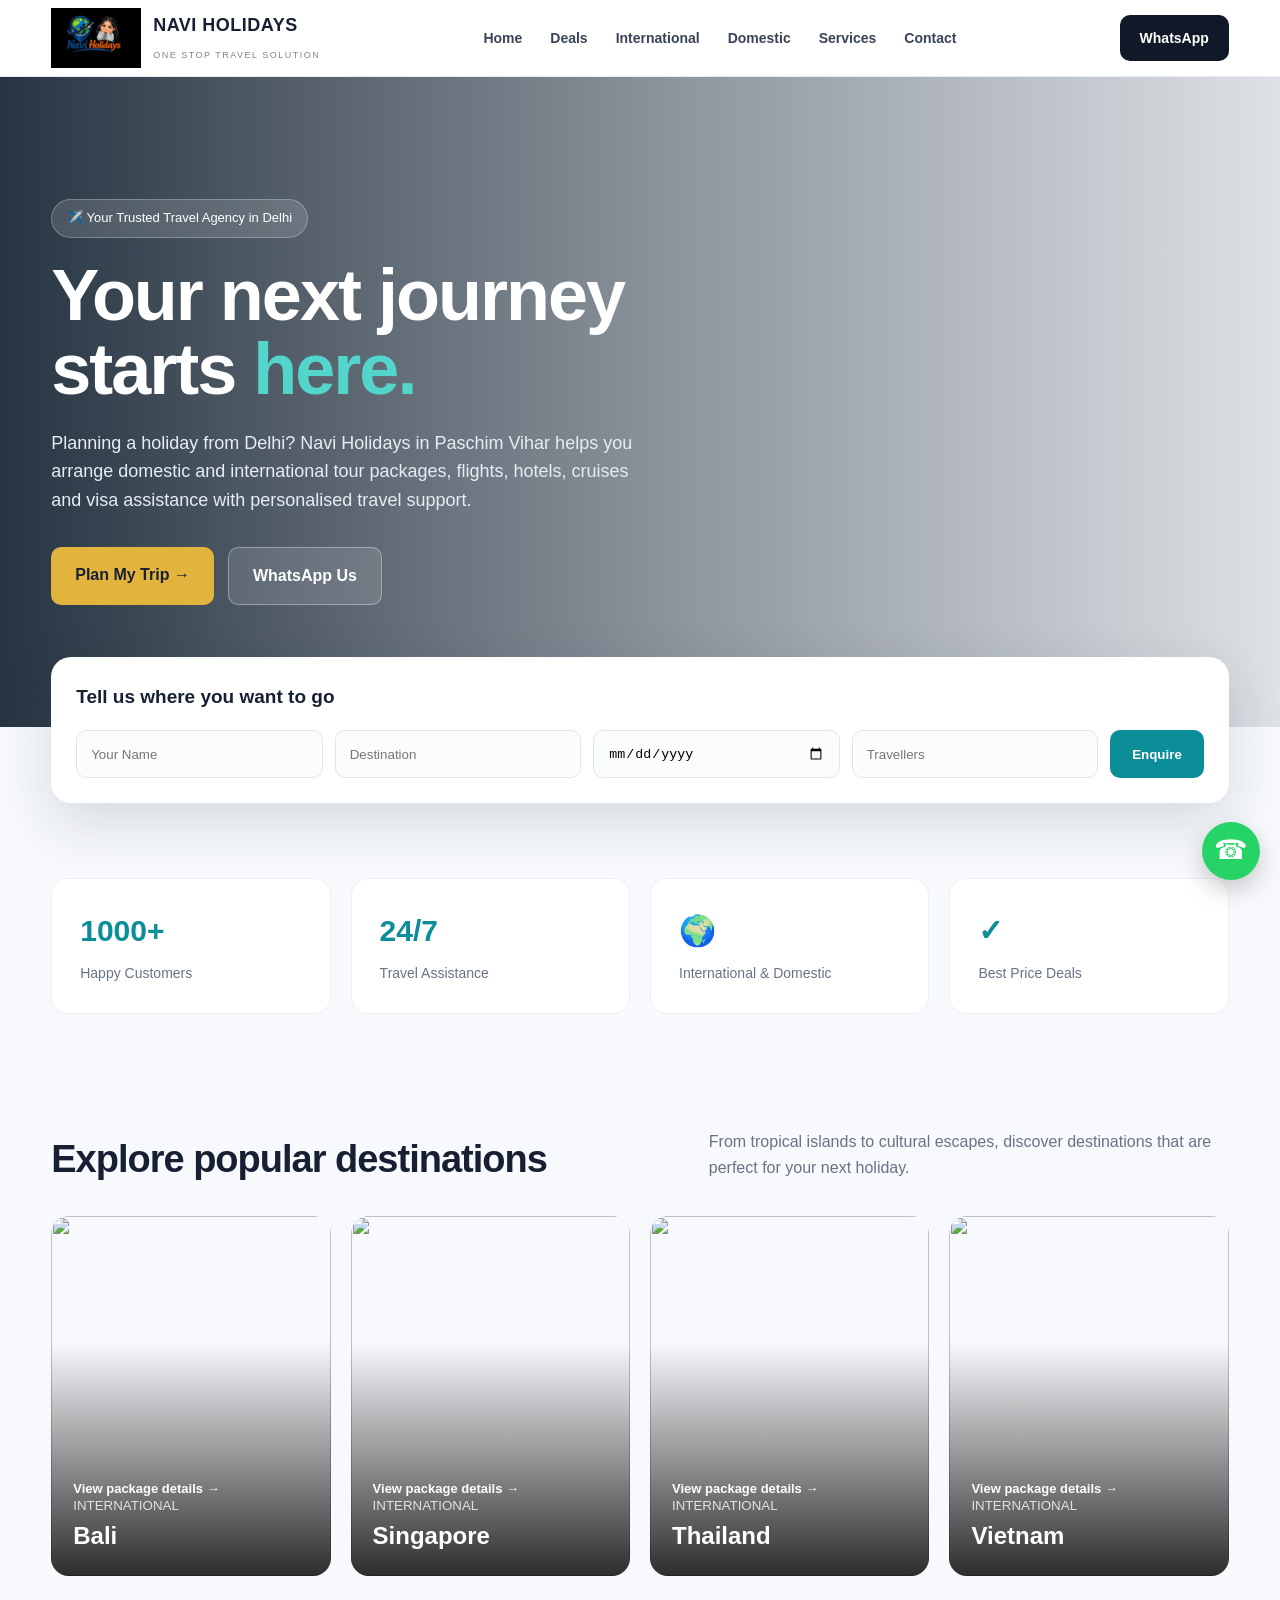
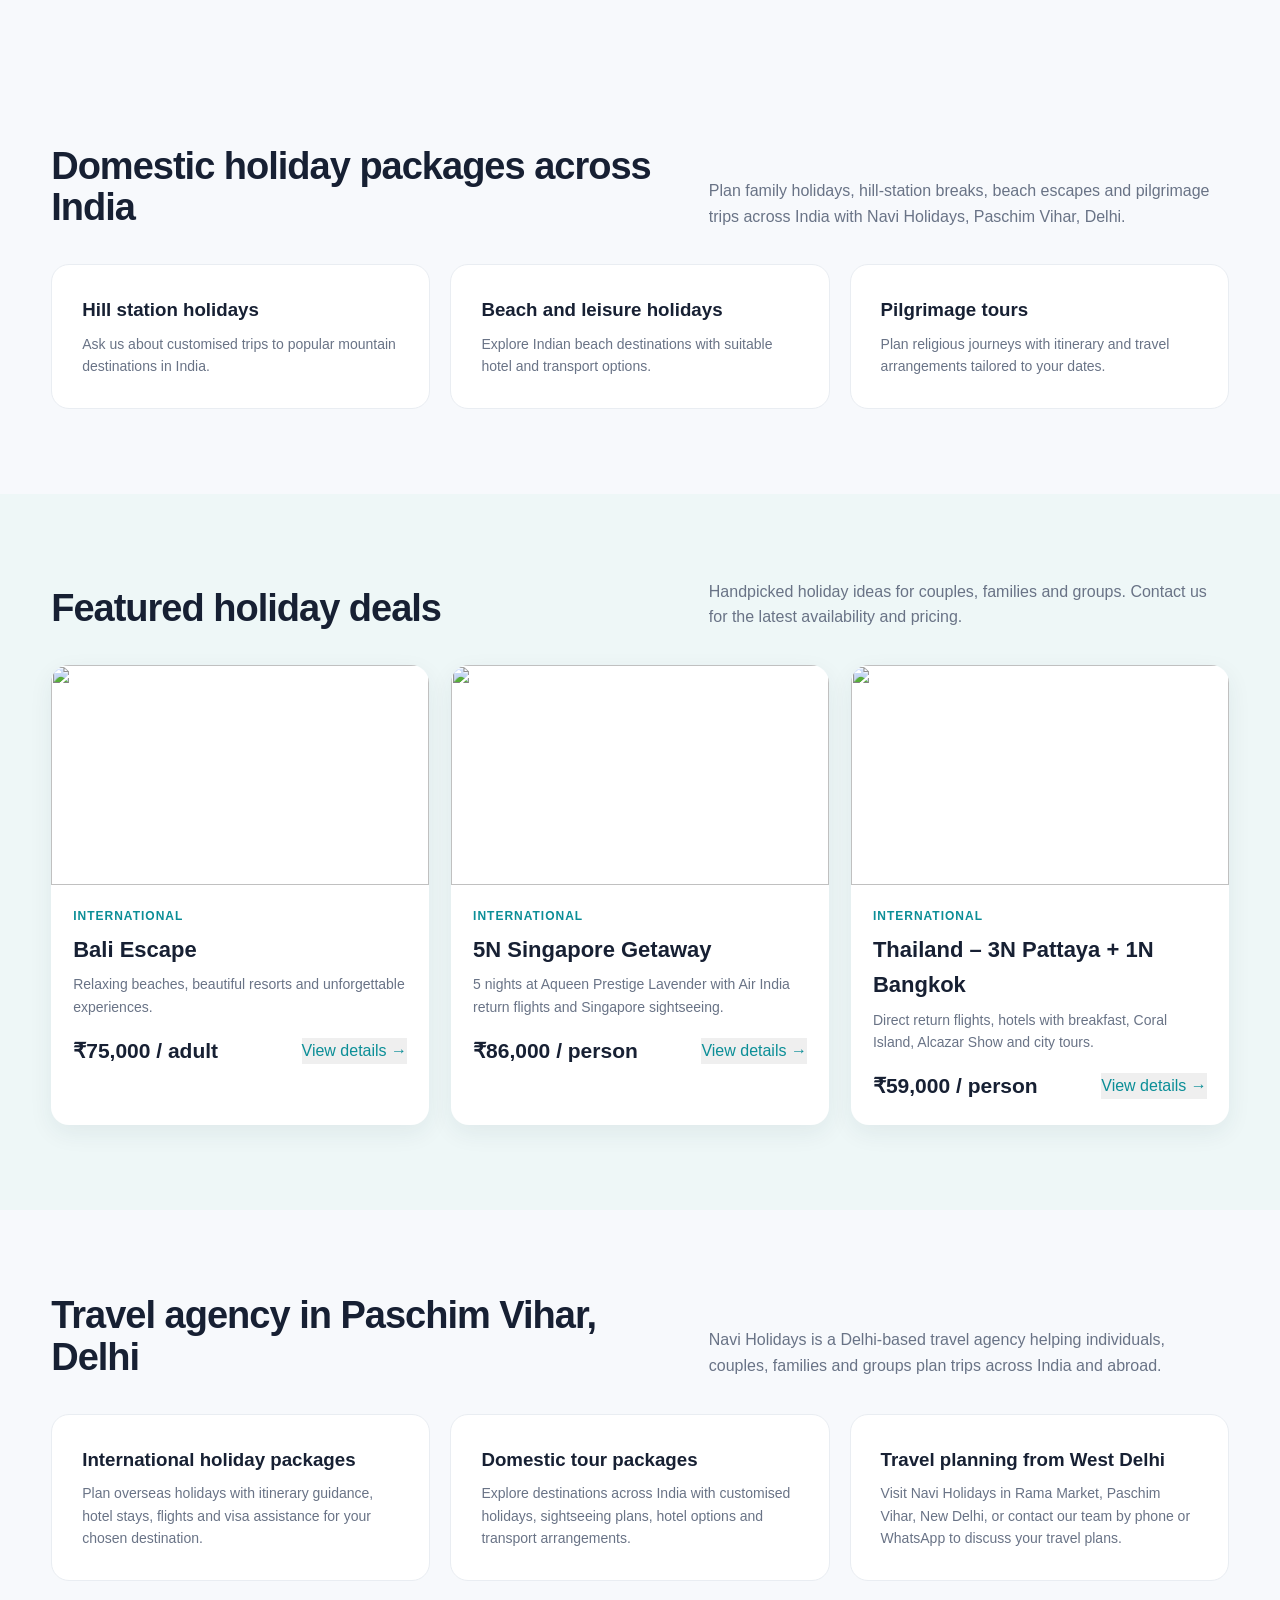
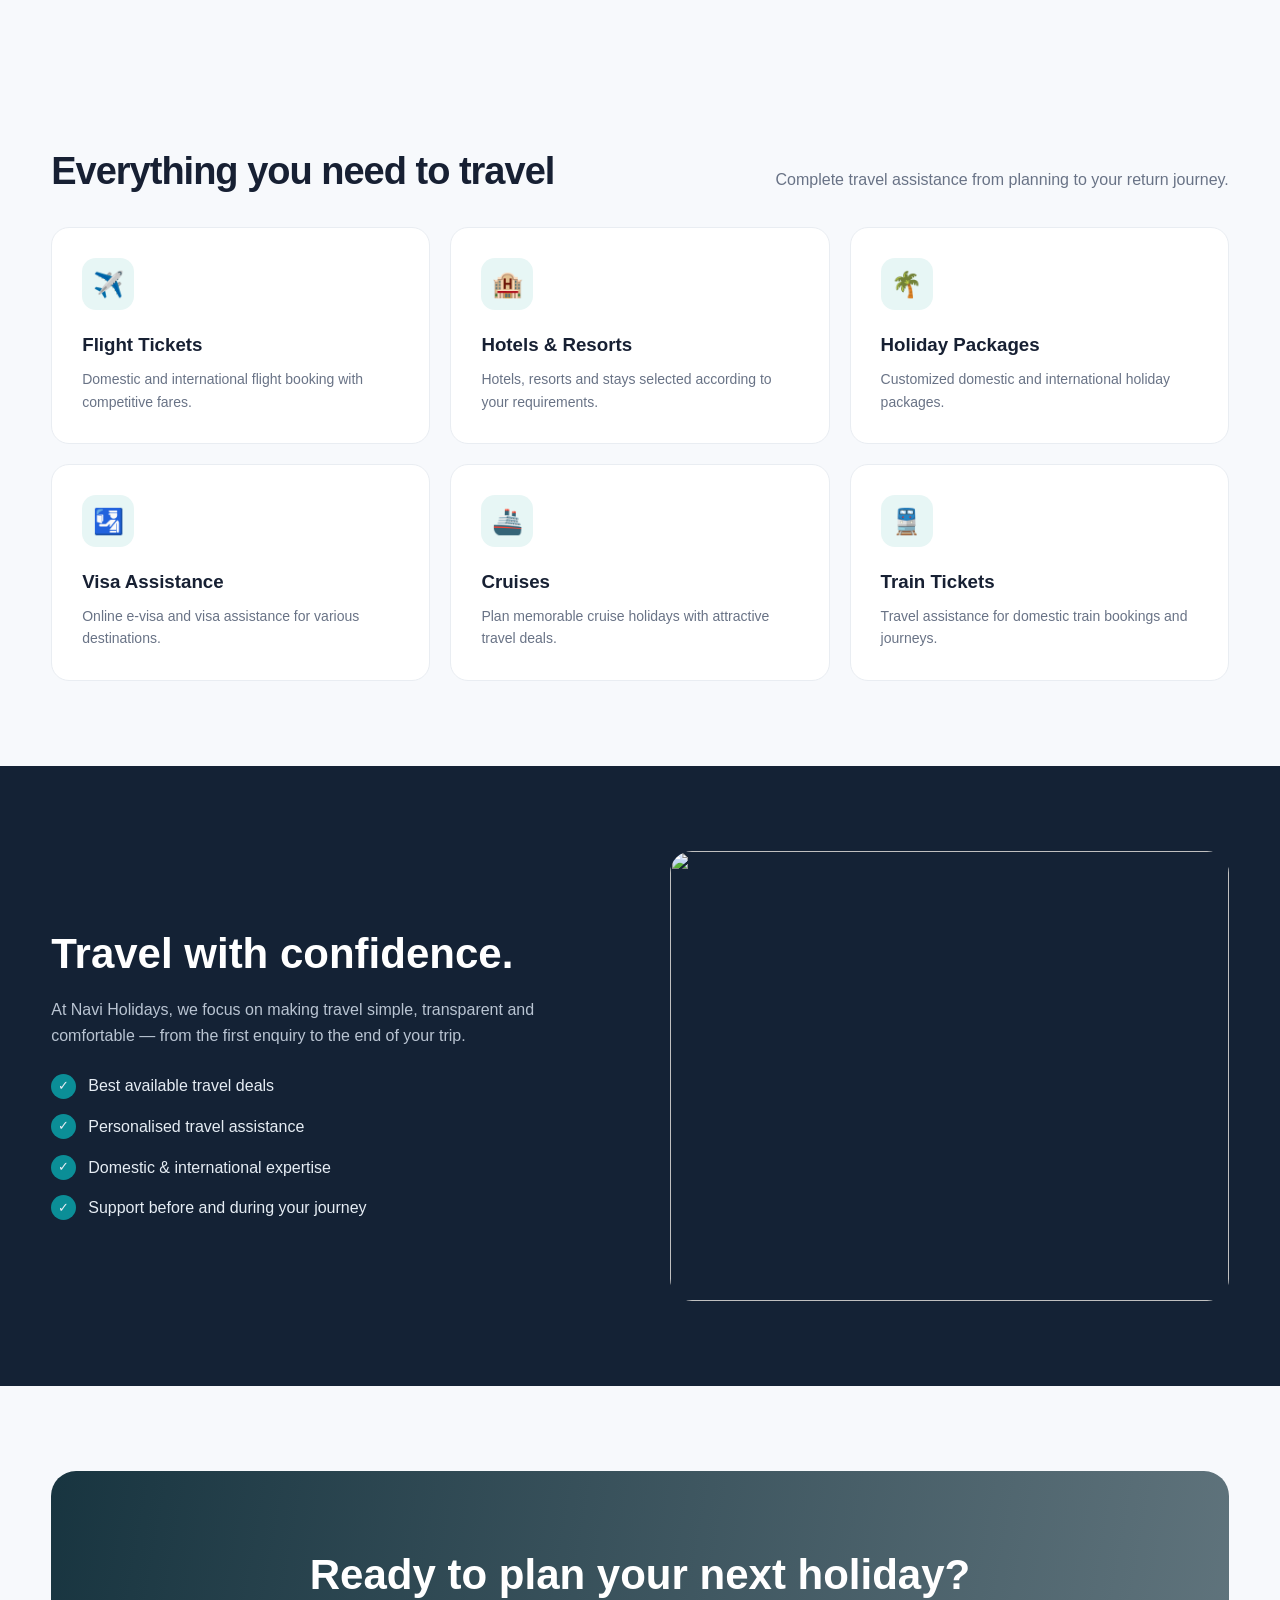
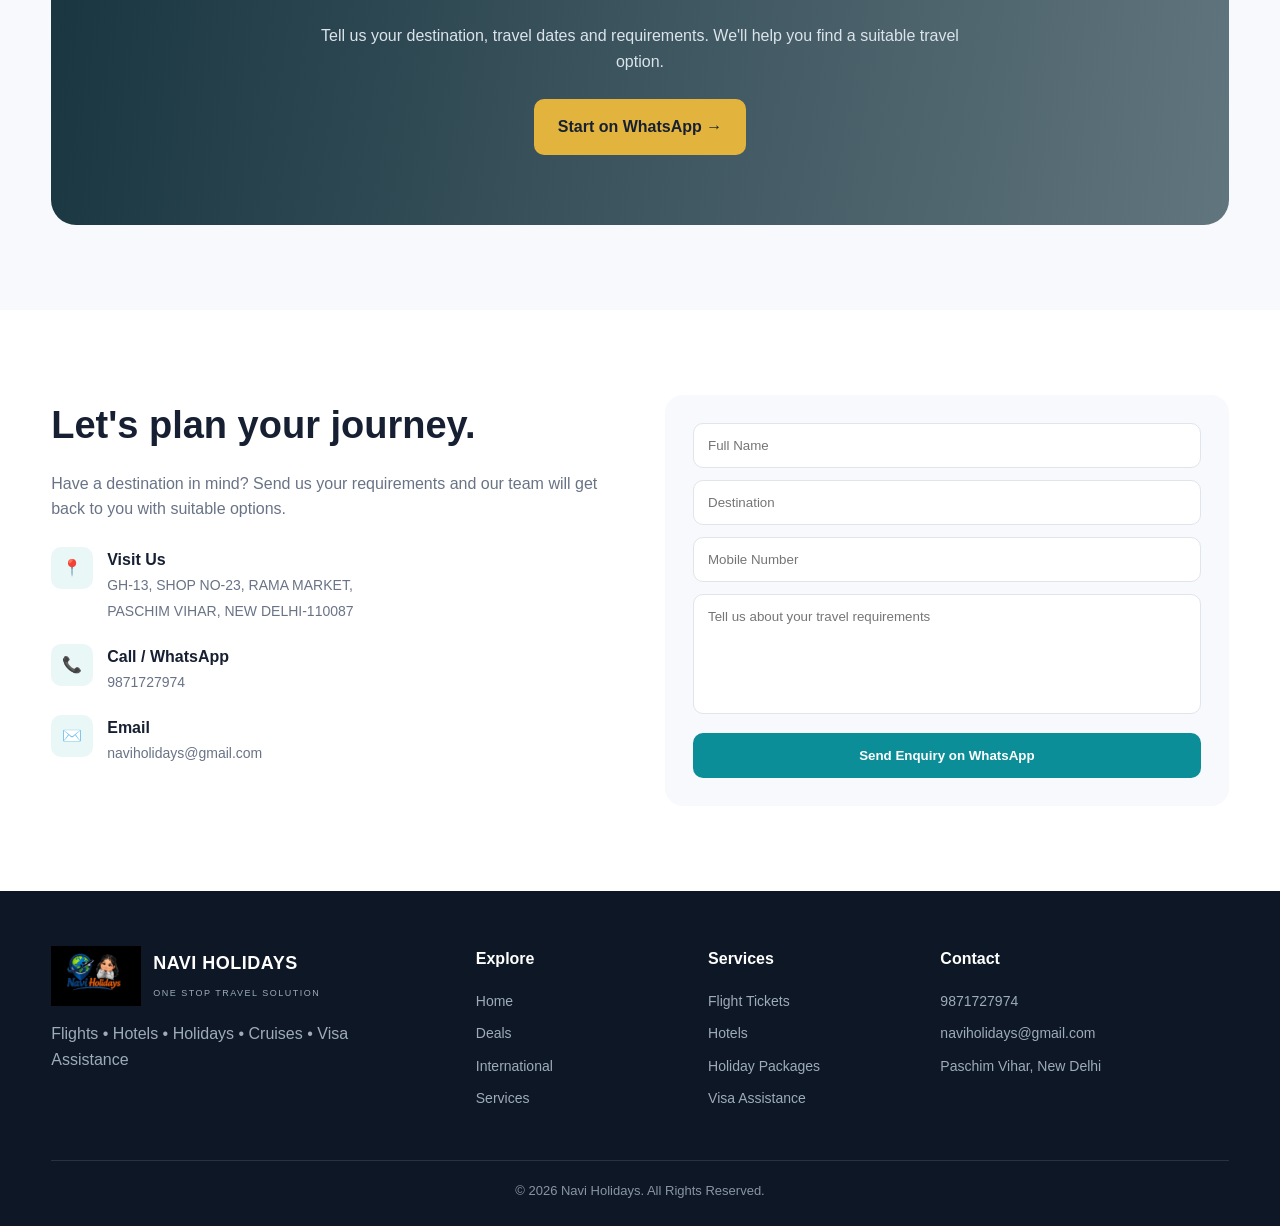
==== commit 169bbdd5: "Add Thailand 4-night package details" ====
--- a/index.html
+++ b/index.html
@@ -1175,11 +1175,11 @@
 
 <div class="deal-content">
 <div class="deal-tag">INTERNATIONAL</div>
-<h3>Thailand Getaway</h3>
-<p>Discover Bangkok, Phuket, Pattaya and beautiful tropical escapes.</p>
+<h3>Thailand – 3N Pattaya + 1N Bangkok</h3>
+<p>Direct return flights, hotels with breakfast, Coral Island, Alcazar Show and city tours.</p>
 
 <div class="deal-bottom">
-<div class="price">Get Best Deal</div>
+<div class="price">₹59,000 / person</div>
 <button type="button" class="view-btn deal-package-btn" data-package="thailand">View details →</button>
 </div>
 
@@ -1526,7 +1526,7 @@
 const packageDetails = {
  bali:{title:"Bali Holiday – 6 Nights / 7 Days | INR 75,000 per adult",intro:"Bali getaway with Malaysia Airlines flights included. Special price: INR 75,000 per adult. The supplied flyer is for 2 adults, with an October arrival period (year and live availability to be reconfirmed before booking).",days:["Day 1 – Arrive in Bali. Private airport-to-hotel transfer. Indian/VEG dinner (2 main courses, fixed menu) delivered to the hotel.","Day 2 – Water Sports Combo: Banana Boat, Jet Ski and one round of Parasailing; Padang Padang Beach; Uluwatu Sunset Tour.","Day 3 – Denpasar City Tour (no entrance fees): Kumbasari Market, Puputan Square and Bajra Sandhi Monument.","Day 4 – Ulun Danu (Floating Temple), Candi Kuning Market and sunset at Tanah Lot.","Day 5 – Kintamani, Coffee Plantation, Tegenungan Waterfall, Tegalalang Rice Terrace and Bali Jungle Swing (unlimited swings and nests); complimentary small local lunch at the swing.","Day 6 – Floating breakfast and free time at leisure.","Day 7 – Private hotel-to-airport transfer and departure from Bali."],includes:["Malaysia Airlines flights (as stated on the supplied offer; flight routing, baggage and dates to be confirmed in the final quotation).","4 nights at The One Legian Bali in a Superior Room (1 room).","2 nights at Ladera Villas, Ubud in a One Bedroom Pool Villa (1 room).","Daily breakfast at the hotels.","Welcome flower garland on arrival.","Private airport-to-hotel and hotel-to-airport transfers.","Basic English-speaking driver.","One water bottle per person per day during tours.","Indian/VEG dinner (2 main courses, fixed menu) delivered to the hotel on Day 1.","Sightseeing and activities listed in the itinerary.","All transfers on a private basis."],excludes:["Any item not specifically listed under package inclusions.","Personal expenses and optional services not mentioned in the itinerary.","Final travel date, flight schedule, baggage allowance, taxes and any additional charges must be confirmed in the written quotation."]},
  singapore:{title:"5N Singapore Getaway – ₹86,000 per person",intro:"5-night Singapore holiday ex-Delhi, starting at ₹86,000 per person. Includes return economy flights on Air India, 4-star accommodation at Aqueen Prestige Lavender in a Superior Room with bed and breakfast, and sightseeing on SIC basis.",days:["Day 1 – Depart Delhi on Air India for Singapore. Arrive, transfer to Aqueen Prestige Lavender and check in.","Day 2 – Singapore City Tour on SIC basis.","Day 3 – Gardens by the Bay: Cloud Forest and Flower Dome (SIC).","Day 4 – Universal Studios (SIC).","Day 5 – Sentosa: Cable Car and Wings of Time (SIC).","Day 6 – Check out and transfer for return Air India flight to Delhi. Flight timings and exact day plan to be confirmed; package is stated as 5 nights."],includes:["Return economy flights: Delhi–Singapore–Delhi on Air India.","5 nights at Aqueen Prestige Lavender, Singapore – 4-star, Superior Room.","Bed and breakfast meal plan.","All transfers on SIC (Seat-in-Coach) basis.","Gardens by the Bay – Cloud Forest and Flower Dome (SIC).","Singapore City Tour (SIC).","Universal Studios (SIC).","Sentosa – Cable Car and Wings of Time (SIC)."],excludes:["Visa, travel insurance and personal expenses unless included in the final quotation.","Meals other than breakfast unless specifically stated.","Any sightseeing, transfers, entrance fees, baggage or charges not listed above.","Travel dates, flight timings, availability, taxes and applicable surcharges to be confirmed before booking."]},
- thailand:{title:"Thailand Holiday – 5 Nights / 6 Days",intro:"A suggested Thailand getaway combining a beach destination with sightseeing and leisure.",days:["Arrive in Thailand and transfer to hotel.","Enjoy local sightseeing and leisure.","Optional island excursion, subject to weather.","Transfer to your next selected destination or hotel.","Free day for shopping and optional activities.","Check out and depart."],includes:["Hotels and transfers as selected","Tours as specified in final quotation","Travel planning assistance"],excludes:["Flights and visa unless quoted","Optional island tours and activities","Meals, national park fees and personal expenses unless specified"]},
+ thailand:{title:"Thailand Package – 3 Nights Pattaya + 1 Night Bangkok | ₹59,000 per person",intro:"Complete 4-night Thailand package with direct return flights, hotel stay with breakfast, tours, transfers and sightseeing. Total package price: INR 59,000 per person.",days:["Day 1 – Fly direct from Delhi to Bangkok. Airport pickup by private transfer and proceed to Pattaya for hotel check-in. Overnight in Pattaya.","Day 2 – Coral Island Tour in Pattaya by speedboat with lunch included. Return to the hotel. Overnight in Pattaya.","Day 3 – Pattaya City Tour covering Tiger Park, Big Buddha and View Point. In the evening, enjoy Alcazar Cabaret Show with private transfer. Overnight in Pattaya.","Day 4 – Check out and travel from Pattaya to Bangkok by private intercity transfer. Enjoy Bangkok City Tour covering Golden Buddha and Marble Temple, including temple tickets. Overnight in Bangkok.","Day 5 – Private transfer to Bangkok airport for your direct return flight to Delhi."],includes:["Direct return flights: Delhi–Bangkok–Delhi.","3 nights hotel stay in Pattaya and 1 night hotel stay in Bangkok.","Daily breakfast at the hotels.","Coral Island Tour, Pattaya by speedboat with lunch included.","Alcazar Cabaret Show in Pattaya with private transfer.","Pattaya City Tour covering Tiger Park, Big Buddha and View Point.","Bangkok City Tour with Golden Buddha and Marble Temple tickets.","3 private transfers: airport pickup, intercity transfer and airport drop.","Total package price: INR 59,000 per person."],excludes:["Hotel names, room category, travel dates, airline, baggage allowance and flight timings were not specified in the supplied flyer and must be confirmed in the final quotation.","Any meals other than breakfast and the Coral Island tour lunch, unless specifically stated.","Visa, travel insurance, personal expenses, tips and services not listed in the inclusions; confirm applicable charges before booking.","Tiger Park experience/ticket category and any associated charges should be confirmed in the final supplier itinerary."]},
  vietnam:{title:"Vietnam Holiday – 4 Nights / 5 Days",intro:"A suggested Vietnam discovery trip with city sightseeing and a scenic excursion.",days:["Arrive in Vietnam and check in.","Explore local highlights and cultural sites.","Enjoy an optional scenic day excursion.","Free time for sightseeing, shopping or food experiences.","Check out and depart."],includes:["Hotel accommodation as selected","Transfers and tours if quoted","Itinerary planning support"],excludes:["Flights, visa and insurance unless quoted","Optional excursions and attraction fees","Meals and personal expenses unless specified"]}
 };
 const packageBackdrop=document.getElementById("packageBackdrop");
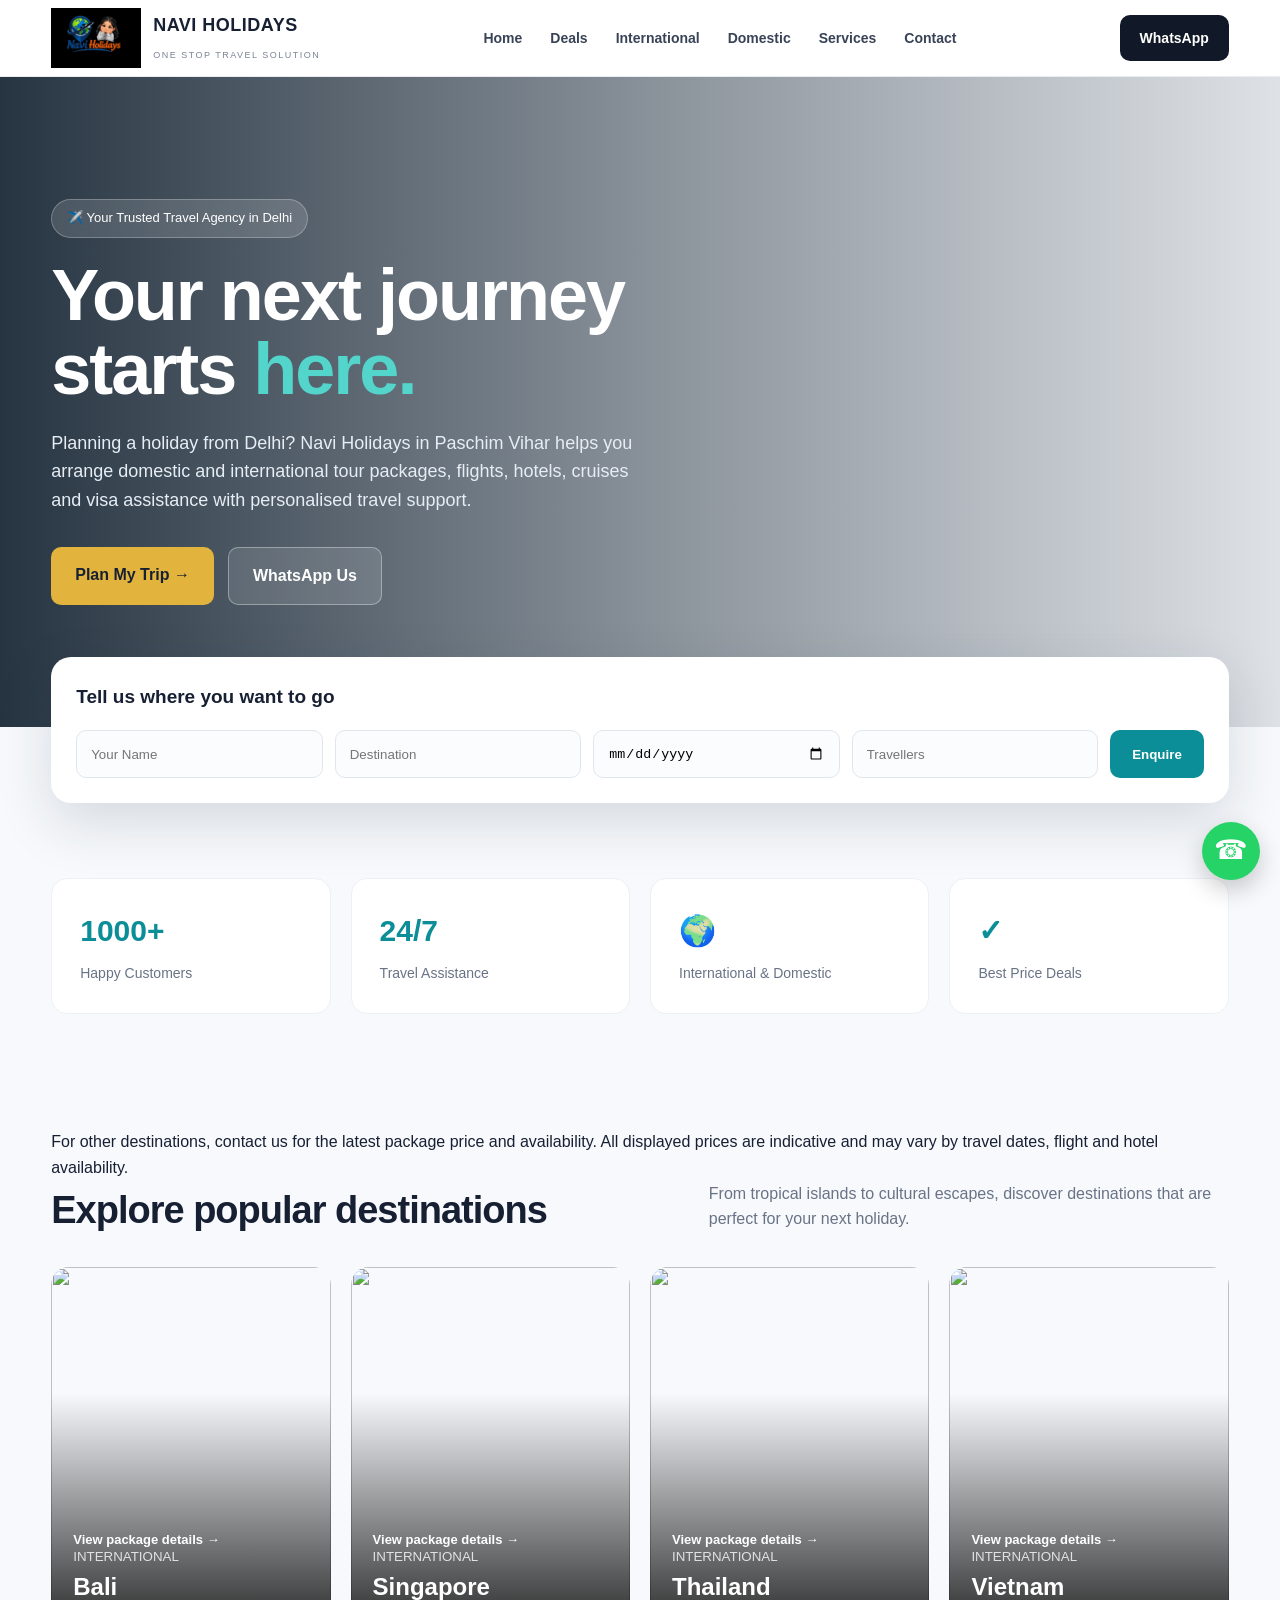
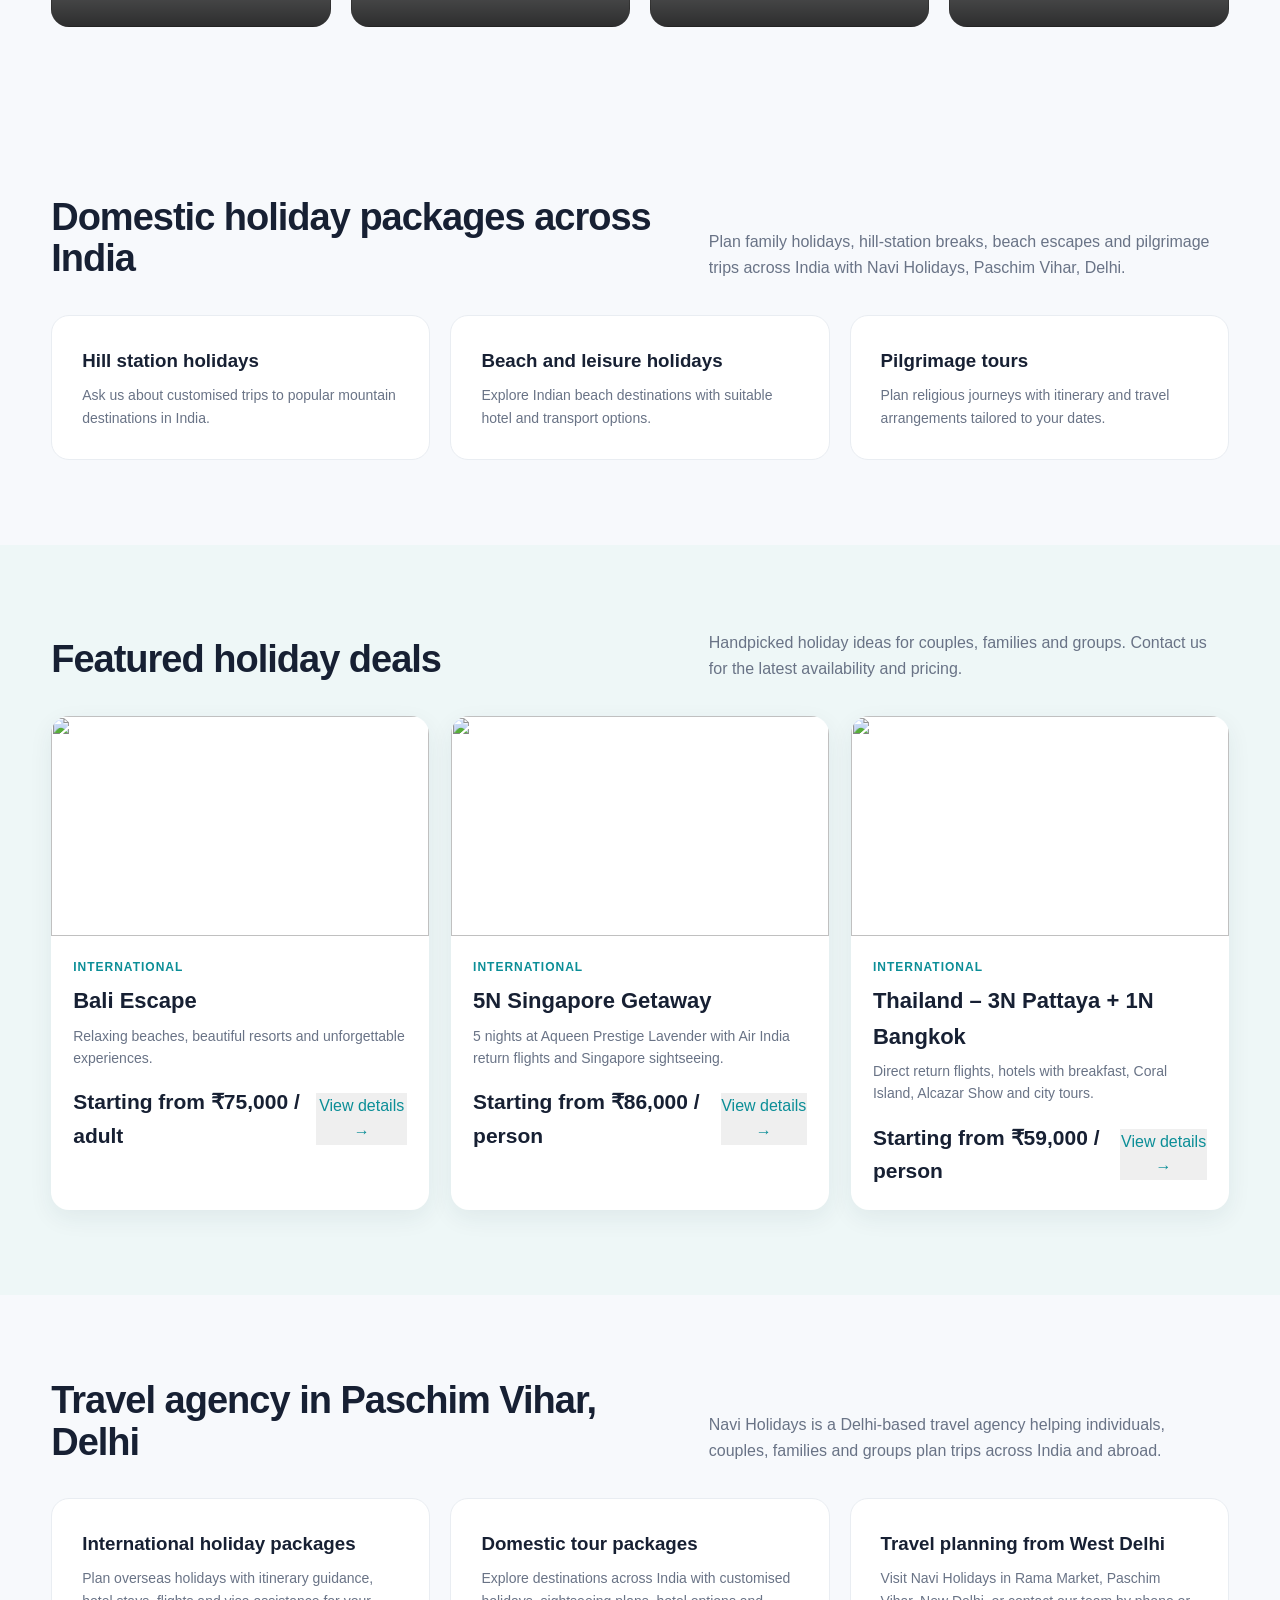
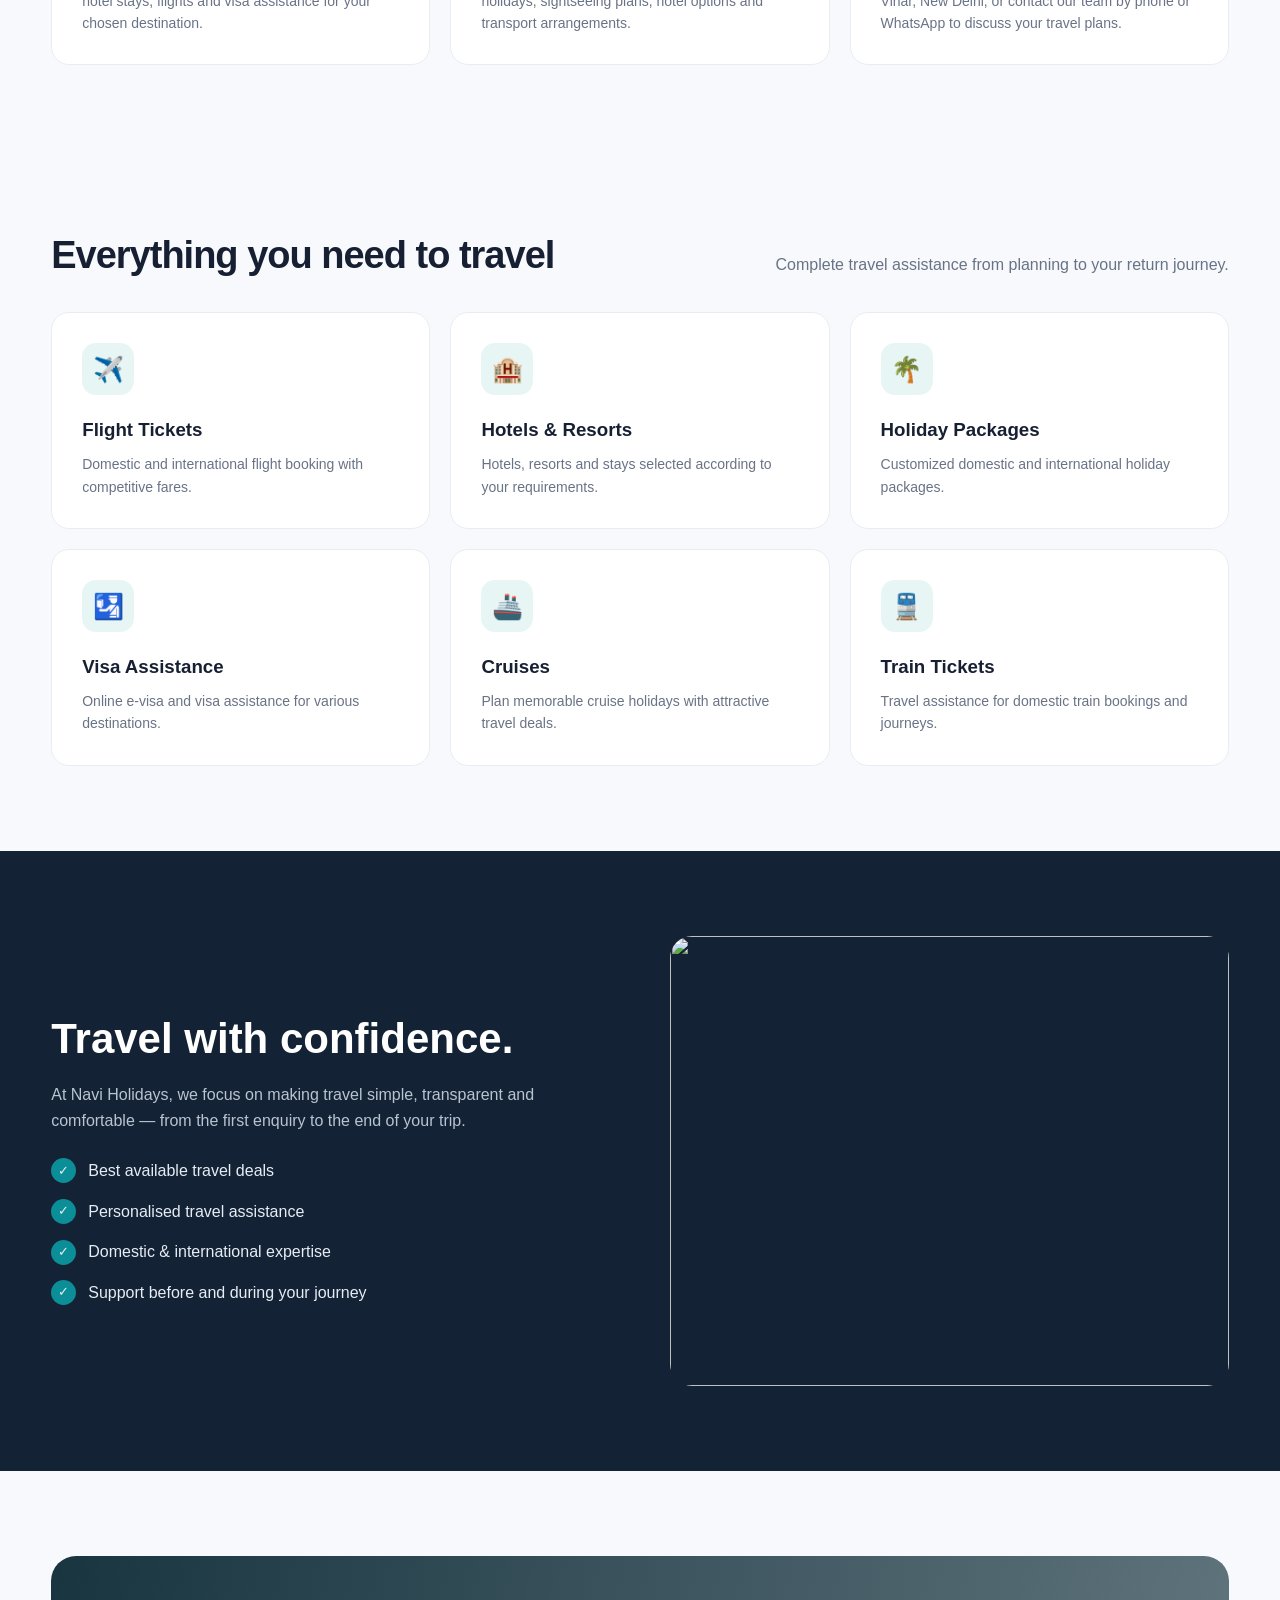
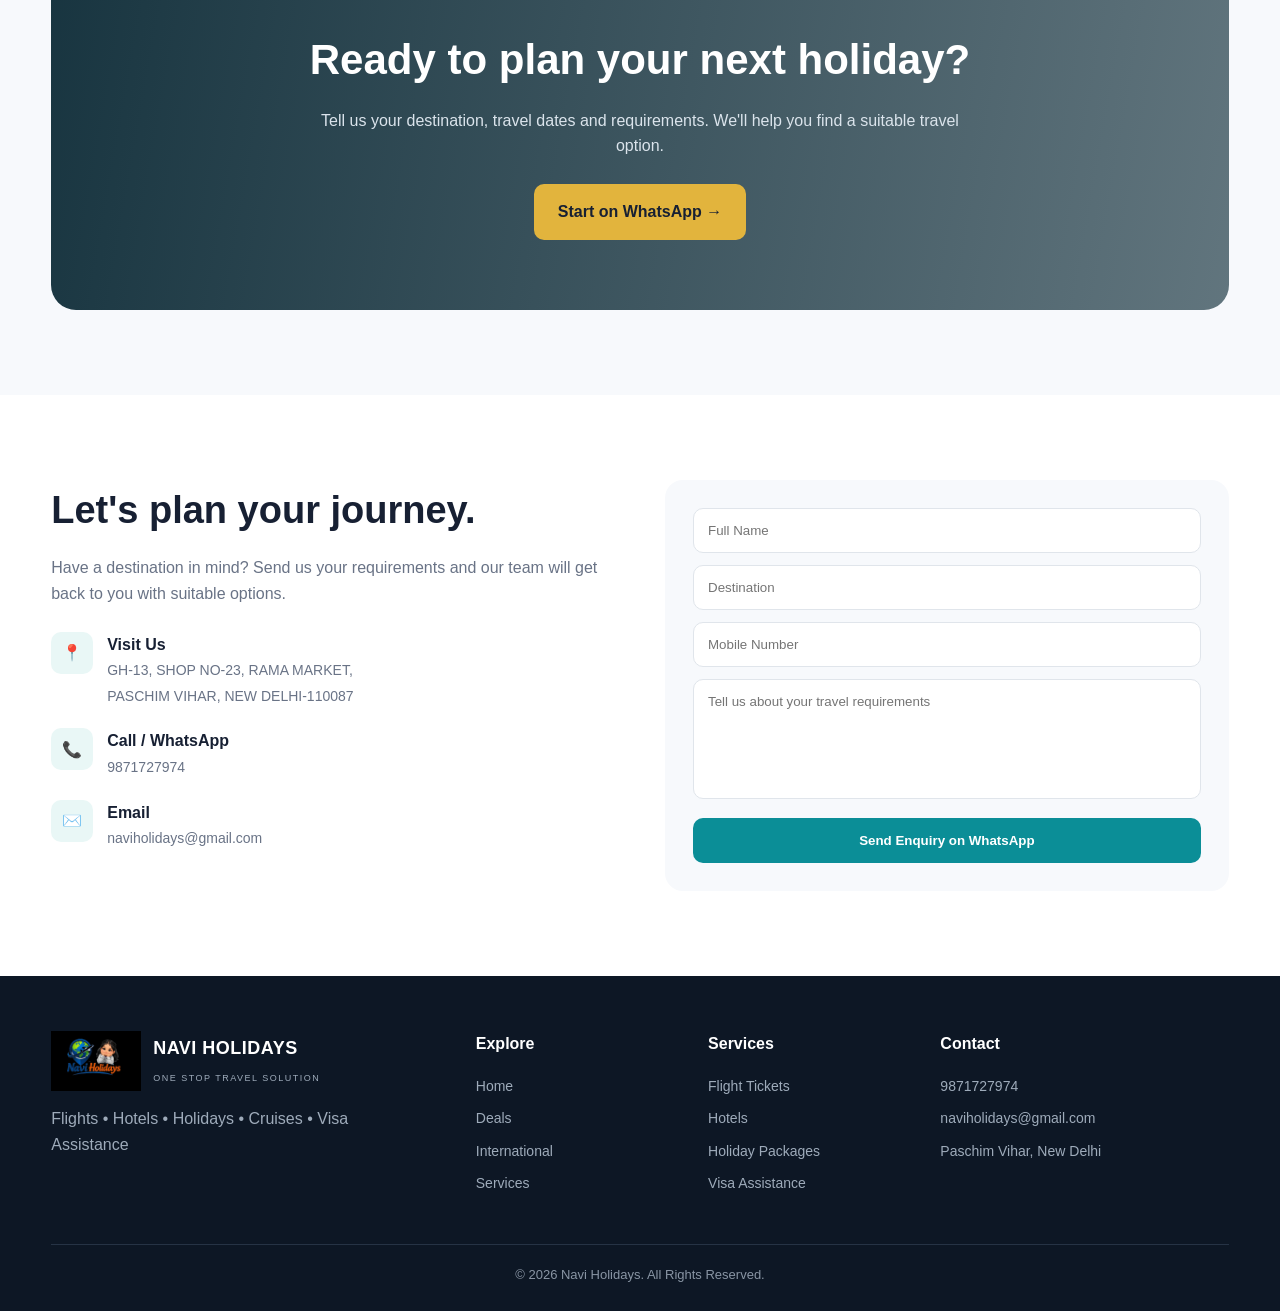
==== commit af87e3da: "Clarify package starting prices and latest-price enquiries" ====
--- a/index.html
+++ b/index.html
@@ -1015,6 +1015,8 @@
 
 <div class="container">
 
+<p class="pricing-note">For other destinations, contact us for the latest package price and availability. All displayed prices are indicative and may vary by travel dates, flight and hotel availability.</p>
+
 <div class="section-header">
 
 <div>
@@ -1139,7 +1141,7 @@
 <p>Relaxing beaches, beautiful resorts and unforgettable experiences.</p>
 
 <div class="deal-bottom">
-<div class="price">₹75,000 / adult</div>
+<div class="price">Starting from ₹75,000 / adult</div>
 <button type="button" class="view-btn deal-package-btn" data-package="bali">View details →</button>
 </div>
 
@@ -1159,7 +1161,7 @@
 <p>5 nights at Aqueen Prestige Lavender with Air India return flights and Singapore sightseeing.</p>
 
 <div class="deal-bottom">
-<div class="price">₹86,000 / person</div>
+<div class="price">Starting from ₹86,000 / person</div>
 <button type="button" class="view-btn deal-package-btn" data-package="singapore">View details →</button>
 </div>
 
@@ -1179,7 +1181,7 @@
 <p>Direct return flights, hotels with breakfast, Coral Island, Alcazar Show and city tours.</p>
 
 <div class="deal-bottom">
-<div class="price">₹59,000 / person</div>
+<div class="price">Starting from ₹59,000 / person</div>
 <button type="button" class="view-btn deal-package-btn" data-package="thailand">View details →</button>
 </div>
 
